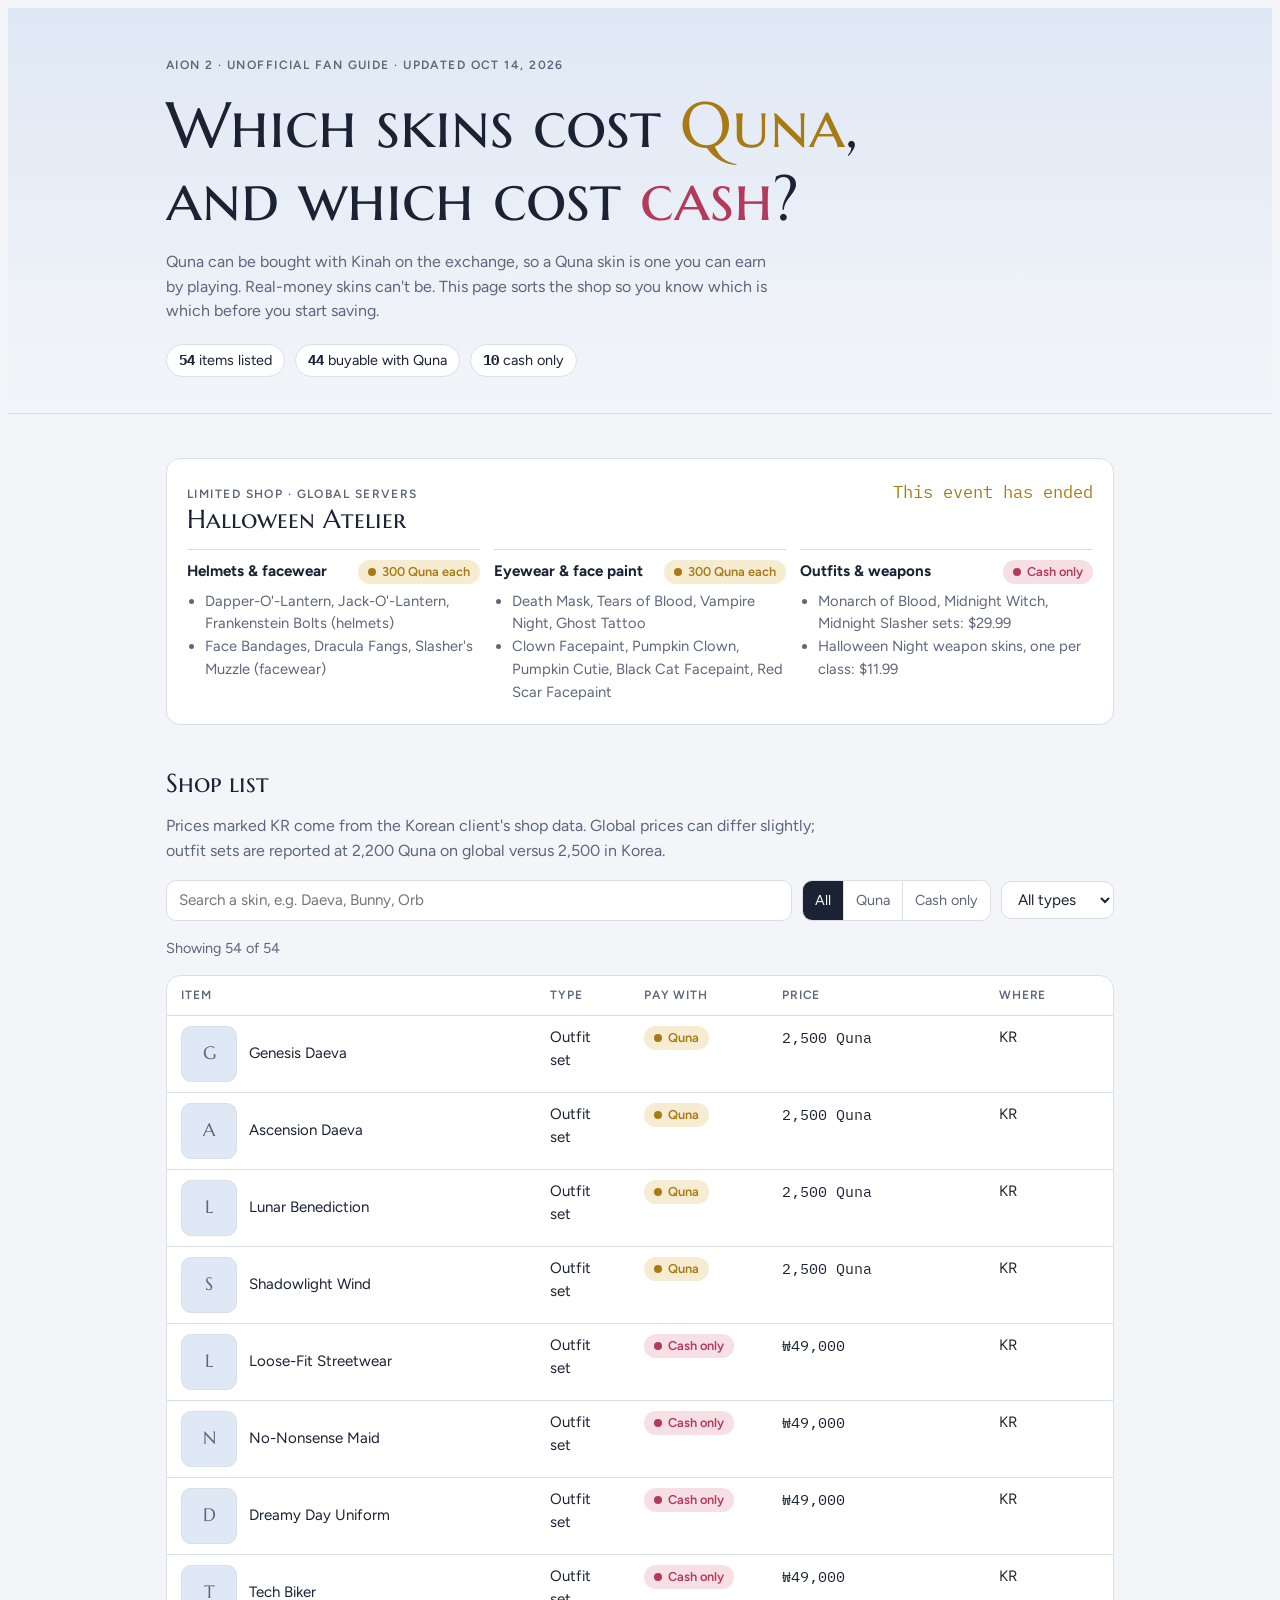
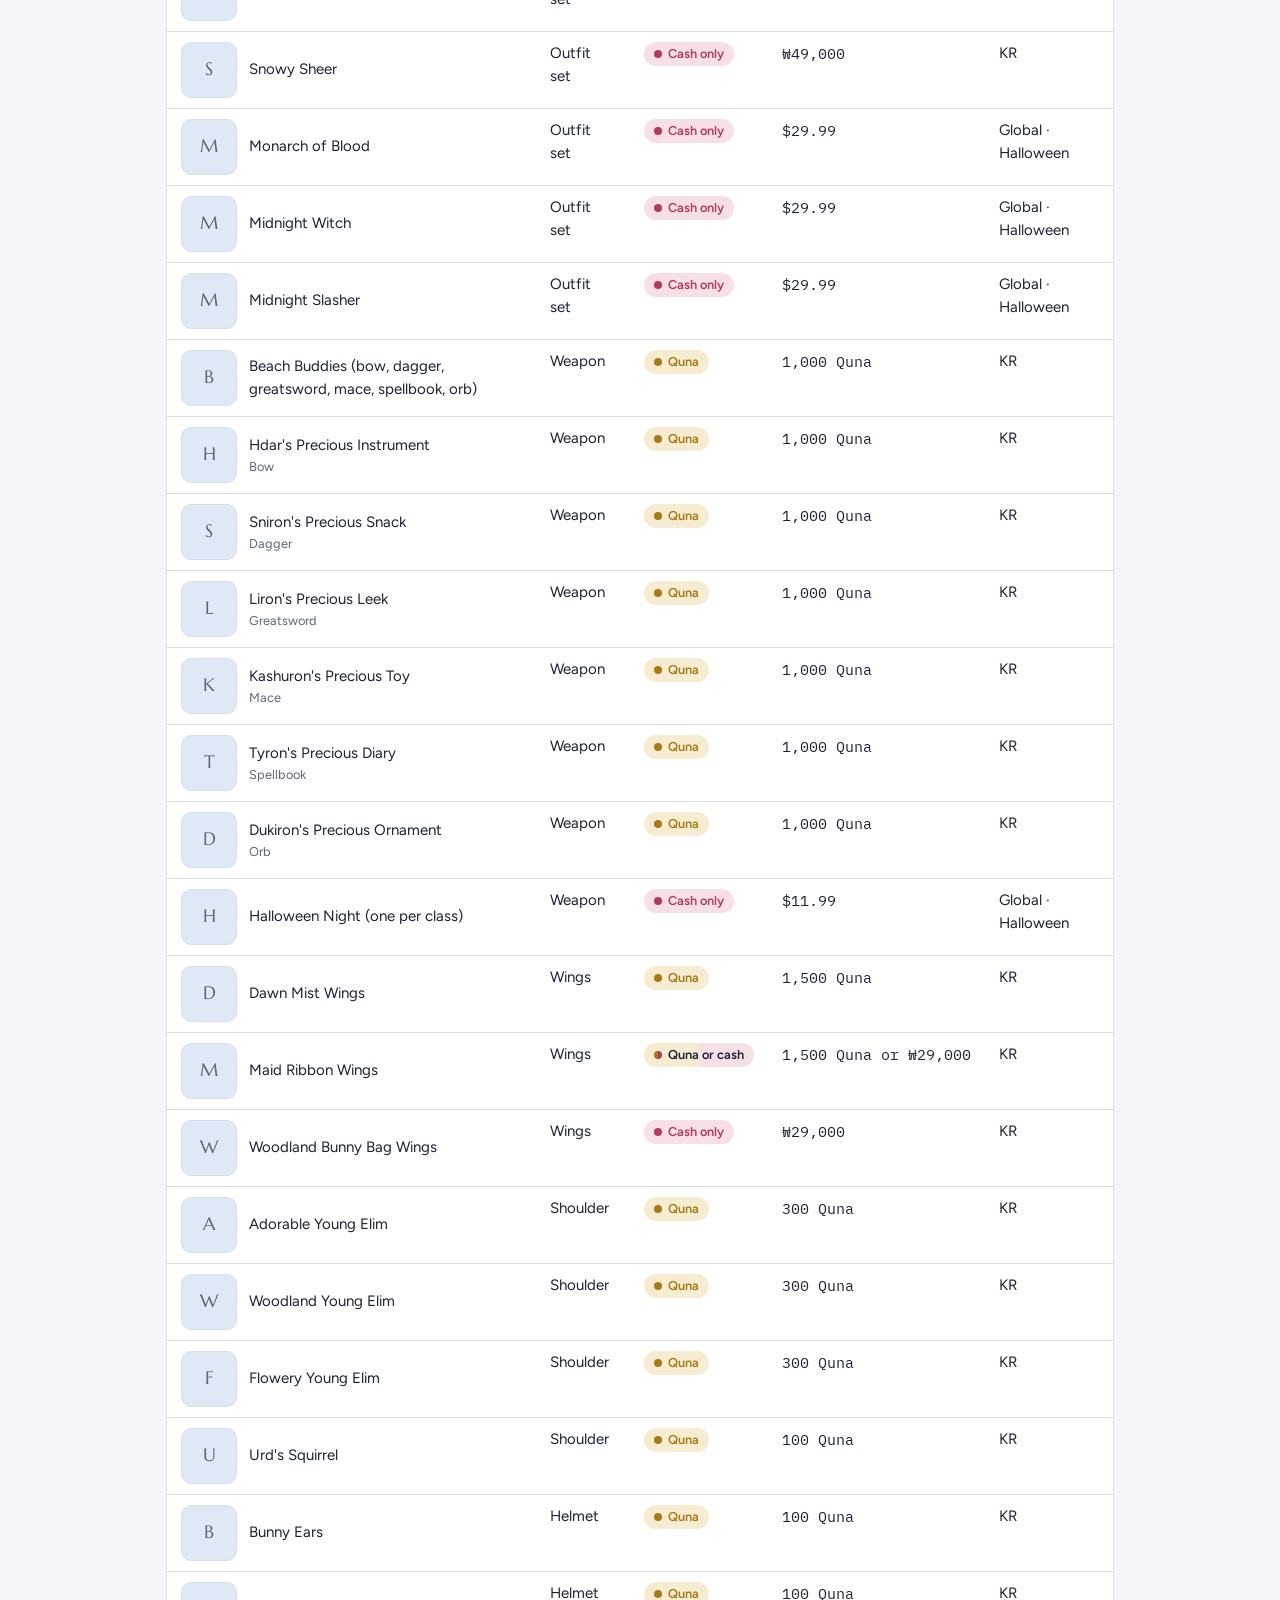
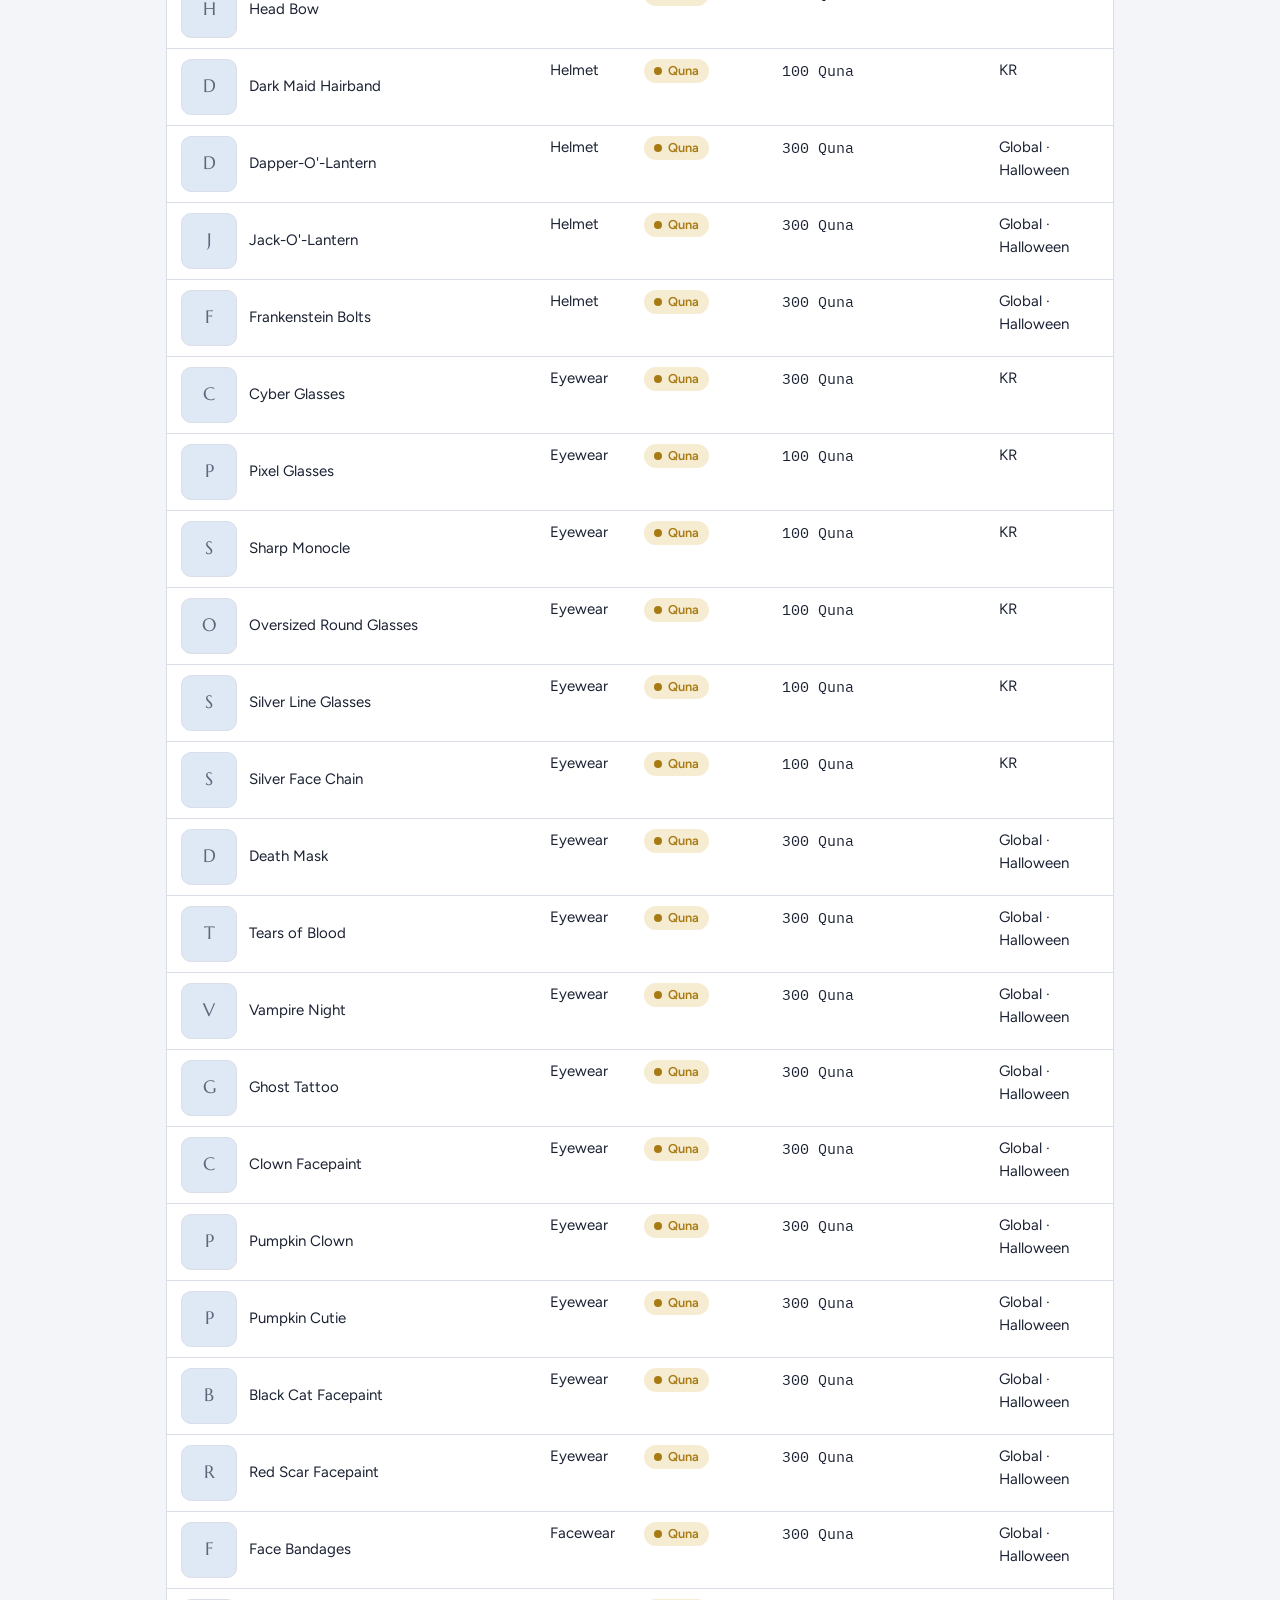
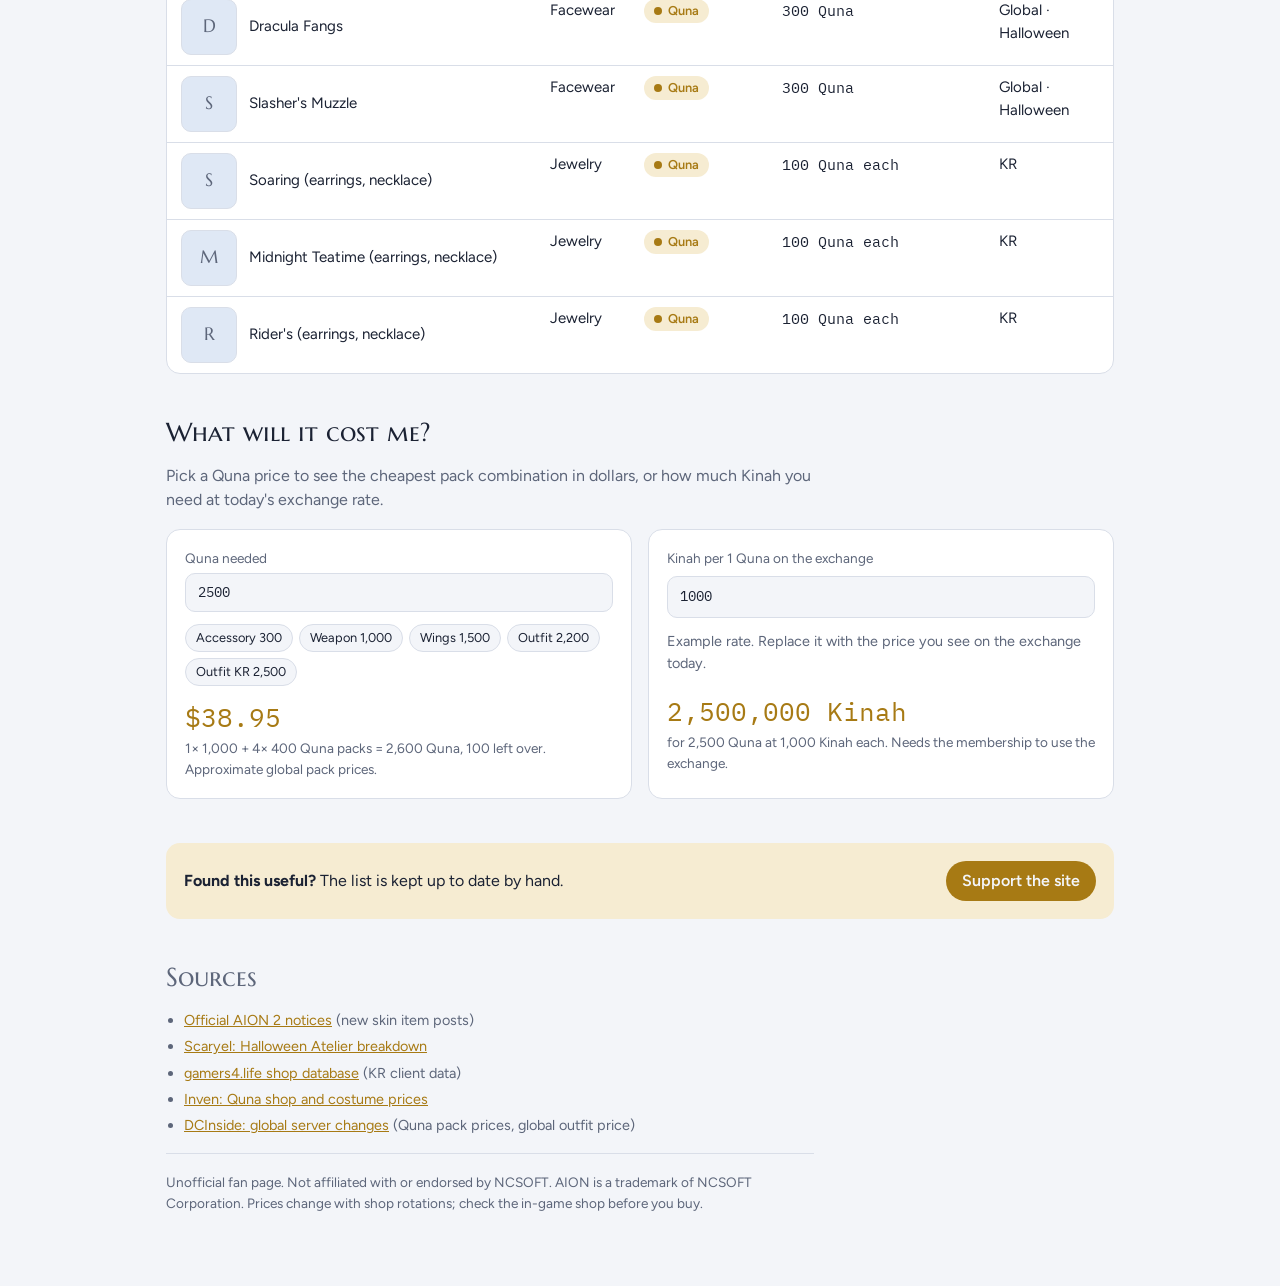
==== index.html @ 922e8251 "Add Quna or Cash? AION 2 skin guide Co-Authored-By: Claude Opus 5.5 <noreply@anthropic.com>" ====
<!doctype html>
<html lang="en">
<head>
<meta charset="utf-8">
<meta name="viewport" content="width=device-width, initial-scale=1, viewport-fit=cover">
<title>Quna or Cash?</title>
<meta name="description" content="Unofficial AION 2 fan guide: which skins, weapons, wings and accessories can be bought with Quna, which are real-money only, and what they cost.">
<link rel="preconnect" href="https://fonts.googleapis.com">
<link rel="preconnect" href="https://fonts.gstatic.com" crossorigin>
<link rel="stylesheet" href="https://fonts.googleapis.com/css2?family=Marcellus+SC&family=Figtree:wght@400;500;600;700&family=IBM+Plex+Mono:wght@500&display=swap">
<style>
/* Layout: a single reading column; Elyos daylight in light theme, Asmodian night in dark. Quna = gold, cash = rose. */
:root {
  --bg: #f3f5f9;
  --surface: #ffffff;
  --line: #d9dee8;
  --fg: #1b2233;
  --muted: #5d667a;
  --accent: #a77a14;      /* Quna gold */
  --accent-soft: #f6ecd2;
  --cash: #b23a5b;        /* real money */
  --cash-soft: #f7dfe6;
  --sky: #dfe8f5;
  --font-display: "Marcellus SC", "Palatino Linotype", Georgia, serif;
  --font-body: "Figtree", "Segoe UI", system-ui, sans-serif;
  --font-num: "IBM Plex Mono", ui-monospace, Consolas, monospace;
}
@media (prefers-color-scheme: dark) {
  :root:not([data-theme="light"]) {
    --bg: #12111c; --surface: #1b1a29; --line: #2e2c42; --fg: #e8e6f2; --muted: #a09cb8;
    --accent: #e2b852; --accent-soft: #352c17; --cash: #f0809f; --cash-soft: #3a1c27; --sky: #1f1d33;
    color-scheme: dark;
  }
}
:root[data-theme="dark"] {
  --bg: #12111c; --surface: #1b1a29; --line: #2e2c42; --fg: #e8e6f2; --muted: #a09cb8;
  --accent: #e2b852; --accent-soft: #352c17; --cash: #f0809f; --cash-soft: #3a1c27; --sky: #1f1d33;
  color-scheme: dark;
}
* { box-sizing: border-box; }
body { background: var(--bg); color: var(--fg); font-family: var(--font-body); font-size: 16px; line-height: 1.55; }
.wrap { max-width: 980px; margin: 0 auto; padding-inline: 16px; padding-block: 0 64px; }
a { color: var(--accent); }
a:focus-visible, button:focus-visible, input:focus-visible, select:focus-visible { outline: 2px solid var(--accent); outline-offset: 2px; }
h1, h2 { font-family: var(--font-display); font-weight: 400; text-wrap: balance; line-height: 1.15; margin: 0; }
h2 { font-size: 1.6rem; }
.eyebrow { font-size: .75rem; letter-spacing: .12em; text-transform: uppercase; color: var(--muted); font-weight: 600; }
.num { font-family: var(--font-num); font-variant-numeric: tabular-nums; }

/* hero */
.hero { background: linear-gradient(180deg, var(--sky), var(--bg)); border-bottom: 1px solid var(--line); }
.hero .wrap { padding-block: 48px 36px; display: grid; gap: 14px; }
.hero h1 { font-size: clamp(2.4rem, 7vw, 4rem); }
.hero h1 .q { color: var(--accent); }
.hero h1 .c { color: var(--cash); }
.hero p { max-width: 62ch; margin: 0; color: var(--muted); }
.summary { display: flex; flex-wrap: wrap; gap: 10px; margin-top: 6px; }
.summary span { background: var(--surface); border: 1px solid var(--line); border-radius: 999px; padding: 4px 12px; font-size: .9rem; }

section { margin-top: 44px; display: grid; gap: 16px; }
section > p { margin: 0; max-width: 68ch; color: var(--muted); }

/* chips */
.chip { display: inline-flex; align-items: center; gap: 6px; border-radius: 999px; padding: 2px 10px; font-size: .8rem; font-weight: 600; white-space: nowrap; }
.chip::before { content: ""; width: 8px; height: 8px; border-radius: 50%; background: currentColor; }
.chip.quna { background: var(--accent-soft); color: var(--accent); }
.chip.cash { background: var(--cash-soft); color: var(--cash); }
.chip.both { background: linear-gradient(90deg, var(--accent-soft) 50%, var(--cash-soft) 50%); color: var(--fg); }
.chip.both::before { background: linear-gradient(90deg, var(--accent) 50%, var(--cash) 50%); }

/* event banner */
.event { background: var(--surface); border: 1px solid var(--line); border-radius: 14px; padding: 20px; display: grid; gap: 14px; }
.event-head { display: flex; flex-wrap: wrap; justify-content: space-between; gap: 12px; align-items: baseline; }
.countdown { font-family: var(--font-num); font-size: 1.05rem; color: var(--accent); }
.event-groups { display: grid; grid-template-columns: repeat(auto-fit, minmax(240px, 1fr)); gap: 14px; }
.group { border-top: 1px solid var(--line); padding-top: 10px; min-width: 0; }
.group h3 { margin: 0 0 6px; font-size: .95rem; display: flex; justify-content: space-between; gap: 8px; align-items: center; }
.group ul { margin: 0; padding-left: 18px; color: var(--muted); font-size: .92rem; }

/* filters + table */
.filters { display: flex; flex-wrap: wrap; gap: 10px; align-items: center; }
.filters input, .filters select { font: inherit; font-size: .95rem; padding: 8px 12px; border-radius: 10px; border: 1px solid var(--line); background: var(--surface); color: var(--fg); }
.filters input { flex: 1 1 220px; min-width: 0; }
.seg { display: inline-flex; border: 1px solid var(--line); border-radius: 10px; overflow: hidden; }
.seg button { font: inherit; font-size: .9rem; border: 0; background: var(--surface); color: var(--muted); padding: 8px 12px; cursor: pointer; }
.seg button + button { border-left: 1px solid var(--line); }
.seg button[aria-pressed="true"] { background: var(--fg); color: var(--bg); }
.table-box { overflow-x: auto; border: 1px solid var(--line); border-radius: 14px; background: var(--surface); }
table { width: 100%; border-collapse: collapse; font-size: .94rem; min-width: 560px; }
th, td { text-align: left; padding: 10px 14px; border-bottom: 1px solid var(--line); vertical-align: top; }
th { font-size: .75rem; letter-spacing: .08em; text-transform: uppercase; color: var(--muted); font-weight: 600; }
tr:last-child td { border-bottom: 0; }
td.price { white-space: nowrap; }
td .note { display: block; color: var(--muted); font-size: .8rem; }
.item { display: flex; gap: 12px; align-items: center; min-width: 0; }
.thumb { flex: 0 0 56px; width: 56px; height: 56px; border-radius: 10px; border: 1px solid var(--line); background: var(--sky); object-fit: cover; display: grid; place-items: center; font-family: var(--font-display); color: var(--muted); font-size: 1.1rem; padding: 0; cursor: default; }
button.thumb { cursor: zoom-in; overflow: hidden; }
button.thumb img { width: 100%; height: 100%; object-fit: cover; display: block; }
dialog { border: 1px solid var(--line); border-radius: 14px; background: var(--surface); color: var(--fg); padding: 12px; max-width: min(92vw, 720px); }
dialog::backdrop { background: rgba(10, 8, 20, .7); }
dialog img { display: block; max-width: 100%; max-height: 75vh; border-radius: 10px; margin: 0 auto; }
dialog p { margin: 10px 4px 2px; display: flex; justify-content: space-between; gap: 12px; align-items: center; }
dialog button { font: inherit; border: 1px solid var(--line); background: var(--bg); color: var(--fg); border-radius: 999px; padding: 4px 14px; cursor: pointer; }
.count { color: var(--muted); font-size: .9rem; }
.empty { padding: 24px; color: var(--muted); text-align: center; }

/* calculator */
.calc { display: grid; grid-template-columns: repeat(auto-fit, minmax(280px, 1fr)); gap: 16px; }
.panel { background: var(--surface); border: 1px solid var(--line); border-radius: 14px; padding: 18px; display: grid; gap: 12px; min-width: 0; }
.panel label { font-size: .85rem; color: var(--muted); display: grid; gap: 4px; }
.panel input { font: inherit; font-family: var(--font-num); padding: 8px 12px; border-radius: 10px; border: 1px solid var(--line); background: var(--bg); color: var(--fg); width: 100%; }
.result { font-family: var(--font-num); font-size: 1.6rem; color: var(--accent); }
.result small { display: block; font-family: var(--font-body); font-size: .85rem; color: var(--muted); }
.presets { display: flex; flex-wrap: wrap; gap: 6px; }
.presets button { font: inherit; font-size: .8rem; border: 1px solid var(--line); background: var(--bg); color: var(--fg); border-radius: 999px; padding: 3px 10px; cursor: pointer; }

/* footer */
.sources { font-size: .9rem; color: var(--muted); }
.sources ul { margin: 0; padding-left: 18px; display: grid; gap: 4px; }
.disclaimer { border-top: 1px solid var(--line); padding-top: 18px; font-size: .85rem; color: var(--muted); max-width: 72ch; }
.tip { background: var(--accent-soft); border-radius: 14px; padding: 18px; display: flex; flex-wrap: wrap; gap: 12px; align-items: center; justify-content: space-between; }
.tip a { background: var(--accent); color: var(--bg); text-decoration: none; padding: 8px 16px; border-radius: 999px; font-weight: 600; }
@media (prefers-reduced-motion: no-preference) { .seg button, .presets button { transition: background .15s, color .15s; } }
</style>
</head>
<body>


<header class="hero">
  <div class="wrap">
    <span class="eyebrow">AION 2 · Unofficial fan guide · Updated Oct 14, 2026</span>
    <h1>Which skins cost <span class="q">Quna</span>, and which cost <span class="c">cash</span>?</h1>
    <p>Quna can be bought with Kinah on the exchange, so a Quna skin is one you can earn by playing. Real-money skins can't be. This page sorts the shop so you know which is which before you start saving.</p>
    <div class="summary" id="summary"></div>
  </div>
</header>

<main class="wrap">

  <section aria-labelledby="event-h">
    <div class="event">
      <div class="event-head">
        <div>
          <span class="eyebrow">Limited shop · Global servers</span>
          <h2 id="event-h">Halloween Atelier</h2>
        </div>
        <div class="countdown" id="countdown">Ends Nov 24 (NA) · Nov 25 (EU)</div>
      </div>
      <div class="event-groups">
        <div class="group">
          <h3>Helmets &amp; facewear <span class="chip quna">300 Quna each</span></h3>
          <ul><li>Dapper-O'-Lantern, Jack-O'-Lantern, Frankenstein Bolts (helmets)</li><li>Face Bandages, Dracula Fangs, Slasher's Muzzle (facewear)</li></ul>
        </div>
        <div class="group">
          <h3>Eyewear &amp; face paint <span class="chip quna">300 Quna each</span></h3>
          <ul><li>Death Mask, Tears of Blood, Vampire Night, Ghost Tattoo</li><li>Clown Facepaint, Pumpkin Clown, Pumpkin Cutie, Black Cat Facepaint, Red Scar Facepaint</li></ul>
        </div>
        <div class="group">
          <h3>Outfits &amp; weapons <span class="chip cash">Cash only</span></h3>
          <ul><li>Monarch of Blood, Midnight Witch, Midnight Slasher sets: $29.99</li><li>Halloween Night weapon skins, one per class: $11.99</li></ul>
        </div>
      </div>
    </div>
  </section>

  <section aria-labelledby="list-h">
    <h2 id="list-h">Shop list</h2>
    <p>Prices marked KR come from the Korean client's shop data. Global prices can differ slightly; outfit sets are reported at 2,200 Quna on global versus 2,500 in Korea.</p>
    <div class="filters" role="search">
      <input id="q" type="search" placeholder="Search a skin, e.g. Daeva, Bunny, Orb" aria-label="Search skins">
      <div class="seg" role="group" aria-label="Currency">
        <button type="button" data-cur="all" aria-pressed="true">All</button>
        <button type="button" data-cur="quna" aria-pressed="false">Quna</button>
        <button type="button" data-cur="cash" aria-pressed="false">Cash only</button>
      </div>
      <select id="type" aria-label="Item type"></select>
    </div>
    <div class="count" id="count"></div>
    <div class="table-box">
      <table>
        <thead><tr><th>Item</th><th>Type</th><th>Pay with</th><th>Price</th><th>Where</th></tr></thead>
        <tbody id="rows"></tbody>
      </table>
    </div>
  </section>

  <section aria-labelledby="calc-h">
    <h2 id="calc-h">What will it cost me?</h2>
    <p>Pick a Quna price to see the cheapest pack combination in dollars, or how much Kinah you need at today's exchange rate.</p>
    <div class="calc">
      <div class="panel">
        <label for="need">Quna needed
          <input id="need" type="number" min="0" step="100" value="2500" inputmode="numeric">
        </label>
        <div class="presets" aria-label="Common prices">
          <button type="button" data-q="300">Accessory 300</button>
          <button type="button" data-q="1000">Weapon 1,000</button>
          <button type="button" data-q="1500">Wings 1,500</button>
          <button type="button" data-q="2200">Outfit 2,200</button>
          <button type="button" data-q="2500">Outfit KR 2,500</button>
        </div>
        <div class="result" id="usd"></div>
      </div>
      <div class="panel">
        <label for="rate">Kinah per 1 Quna on the exchange
          <input id="rate" type="number" min="0" step="1" value="1000" inputmode="numeric">
        </label>
        <div class="count">Example rate. Replace it with the price you see on the exchange today.</div>
        <div class="result" id="kinah"></div>
      </div>
    </div>
  </section>

  <section class="tip" id="tip" hidden>
    <div><strong>Found this useful?</strong> The list is kept up to date by hand.</div>
    <a id="tip-link" href="#" target="_blank" rel="noopener">Support the site</a>
  </section>

  <section aria-labelledby="src-h" class="sources">
    <h2 id="src-h">Sources</h2>
    <ul>
      <li><a href="https://aion2.plaync.com/en-us/board/notice" target="_blank" rel="noopener">Official AION 2 notices</a> (new skin item posts)</li>
      <li><a href="https://scaryel.com/en/article/aion2-halloween-skins-october/" target="_blank" rel="noopener">Scaryel: Halloween Atelier breakdown</a></li>
      <li><a href="https://gamers4.life/aion-2/database/en/shop/" target="_blank" rel="noopener">gamers4.life shop database</a> (KR client data)</li>
      <li><a href="https://www.inven.co.kr/board/aion2/6444/139" target="_blank" rel="noopener">Inven: Quna shop and costume prices</a></li>
      <li><a href="https://gall.dcinside.com/mgallery/board/view/?id=aion2&amp;no=3002169" target="_blank" rel="noopener">DCInside: global server changes</a> (Quna pack prices, global outfit price)</li>
    </ul>
    <p class="disclaimer">Unofficial fan page. Not affiliated with or endorsed by NCSOFT. AION is a trademark of NCSOFT Corporation. Prices change with shop rotations; check the in-game shop before you buy.</p>
  </section>
</main>

<dialog id="zoom" aria-label="Skin preview">
  <img id="zoom-img" src="" alt="">
  <p><strong id="zoom-name"></strong><button type="button" id="zoom-close">Close</button></p>
</dialog>

<script>
// Set this to your Ko-fi / PayPal.me link to show the support box.
const TIP_URL = "";

const ITEMS = [
  // Outfit sets
  ["Genesis Daeva", "Outfit set", "quna", "2,500 Quna", "KR"],
  ["Ascension Daeva", "Outfit set", "quna", "2,500 Quna", "KR"],
  ["Lunar Benediction", "Outfit set", "quna", "2,500 Quna", "KR"],
  ["Shadowlight Wind", "Outfit set", "quna", "2,500 Quna", "KR"],
  ["Loose-Fit Streetwear", "Outfit set", "cash", "₩49,000", "KR"],
  ["No-Nonsense Maid", "Outfit set", "cash", "₩49,000", "KR"],
  ["Dreamy Day Uniform", "Outfit set", "cash", "₩49,000", "KR"],
  ["Tech Biker", "Outfit set", "cash", "₩49,000", "KR"],
  ["Snowy Sheer", "Outfit set", "cash", "₩49,000", "KR"],
  ["Monarch of Blood", "Outfit set", "cash", "$29.99", "Global · Halloween"],
  ["Midnight Witch", "Outfit set", "cash", "$29.99", "Global · Halloween"],
  ["Midnight Slasher", "Outfit set", "cash", "$29.99", "Global · Halloween"],
  // Weapons
  ["Beach Buddies (bow, dagger, greatsword, mace, spellbook, orb)", "Weapon", "quna", "1,000 Quna", "KR"],
  ["Hdar's Precious Instrument", "Weapon", "quna", "1,000 Quna", "KR", "Bow"],
  ["Sniron's Precious Snack", "Weapon", "quna", "1,000 Quna", "KR", "Dagger"],
  ["Liron's Precious Leek", "Weapon", "quna", "1,000 Quna", "KR", "Greatsword"],
  ["Kashuron's Precious Toy", "Weapon", "quna", "1,000 Quna", "KR", "Mace"],
  ["Tyron's Precious Diary", "Weapon", "quna", "1,000 Quna", "KR", "Spellbook"],
  ["Dukiron's Precious Ornament", "Weapon", "quna", "1,000 Quna", "KR", "Orb"],
  ["Halloween Night (one per class)", "Weapon", "cash", "$11.99", "Global · Halloween"],
  // Wings
  ["Dawn Mist Wings", "Wings", "quna", "1,500 Quna", "KR"],
  ["Maid Ribbon Wings", "Wings", "both", "1,500 Quna or ₩29,000", "KR"],
  ["Woodland Bunny Bag Wings", "Wings", "cash", "₩29,000", "KR"],
  // Shoulder
  ["Adorable Young Elim", "Shoulder", "quna", "300 Quna", "KR"],
  ["Woodland Young Elim", "Shoulder", "quna", "300 Quna", "KR"],
  ["Flowery Young Elim", "Shoulder", "quna", "300 Quna", "KR"],
  ["Urd's Squirrel", "Shoulder", "quna", "100 Quna", "KR"],
  // Helmets
  ["Bunny Ears", "Helmet", "quna", "100 Quna", "KR"],
  ["Head Bow", "Helmet", "quna", "100 Quna", "KR"],
  ["Dark Maid Hairband", "Helmet", "quna", "100 Quna", "KR"],
  ["Dapper-O'-Lantern", "Helmet", "quna", "300 Quna", "Global · Halloween"],
  ["Jack-O'-Lantern", "Helmet", "quna", "300 Quna", "Global · Halloween"],
  ["Frankenstein Bolts", "Helmet", "quna", "300 Quna", "Global · Halloween"],
  // Eyewear / facewear
  ["Cyber Glasses", "Eyewear", "quna", "300 Quna", "KR"],
  ["Pixel Glasses", "Eyewear", "quna", "100 Quna", "KR"],
  ["Sharp Monocle", "Eyewear", "quna", "100 Quna", "KR"],
  ["Oversized Round Glasses", "Eyewear", "quna", "100 Quna", "KR"],
  ["Silver Line Glasses", "Eyewear", "quna", "100 Quna", "KR"],
  ["Silver Face Chain", "Eyewear", "quna", "100 Quna", "KR"],
  ["Death Mask", "Eyewear", "quna", "300 Quna", "Global · Halloween"],
  ["Tears of Blood", "Eyewear", "quna", "300 Quna", "Global · Halloween"],
  ["Vampire Night", "Eyewear", "quna", "300 Quna", "Global · Halloween"],
  ["Ghost Tattoo", "Eyewear", "quna", "300 Quna", "Global · Halloween"],
  ["Clown Facepaint", "Eyewear", "quna", "300 Quna", "Global · Halloween"],
  ["Pumpkin Clown", "Eyewear", "quna", "300 Quna", "Global · Halloween"],
  ["Pumpkin Cutie", "Eyewear", "quna", "300 Quna", "Global · Halloween"],
  ["Black Cat Facepaint", "Eyewear", "quna", "300 Quna", "Global · Halloween"],
  ["Red Scar Facepaint", "Eyewear", "quna", "300 Quna", "Global · Halloween"],
  ["Face Bandages", "Facewear", "quna", "300 Quna", "Global · Halloween"],
  ["Dracula Fangs", "Facewear", "quna", "300 Quna", "Global · Halloween"],
  ["Slasher's Muzzle", "Facewear", "quna", "300 Quna", "Global · Halloween"],
  // Jewelry
  ["Soaring (earrings, necklace)", "Jewelry", "quna", "100 Quna each", "KR"],
  ["Midnight Teatime (earrings, necklace)", "Jewelry", "quna", "100 Quna each", "KR"],
  ["Rider's (earrings, necklace)", "Jewelry", "quna", "100 Quna each", "KR"],
].map(([name, type, cur, price, where, sub]) => ({ name, type, cur, price, where, sub }));

// Pictures: put a screenshot in images/ named after the item (e.g. images/genesis-daeva.jpg)
// and add that name here. Items without a picture show their initial instead.
const HAS_IMG = new Set([]);
const slug = (s) => s.replace(/\(.*?\)/g, "").toLowerCase().replace(/['’]/g, "").replace(/[^a-z0-9]+/g, "-").replace(/^-|-$/g, "");
const imgPath = (name) => `images/${slug(name)}.jpg`;

const CHIP = { quna: ["quna", "Quna"], cash: ["cash", "Cash only"], both: ["both", "Quna or cash"] };
const $ = (s) => document.querySelector(s);
const esc = (s) => s.replace(/[&<>"]/g, (c) => ({ "&": "&amp;", "<": "&lt;", ">": "&gt;", '"': "&quot;" }[c]));
let cur = "all";

// summary pills
const nQ = ITEMS.filter(i => i.cur !== "cash").length, nC = ITEMS.filter(i => i.cur === "cash").length;
$("#summary").innerHTML = `<span><b class="num">${ITEMS.length}</b> items listed</span><span><b class="num">${nQ}</b> buyable with Quna</span><span><b class="num">${nC}</b> cash only</span>`;

// type select
const types = [...new Set(ITEMS.map(i => i.type))];
$("#type").innerHTML = `<option value="all">All types</option>` + types.map(t => `<option>${t}</option>`).join("");

try { const saved = localStorage.getItem("qoc-cur"); if (saved && ["all","quna","cash"].includes(saved)) cur = saved; } catch (e) {}

function render() {
  const q = $("#q").value.trim().toLowerCase(), t = $("#type").value;
  document.querySelectorAll(".seg button").forEach(b => b.setAttribute("aria-pressed", String(b.dataset.cur === cur)));
  const list = ITEMS.filter(i =>
    (cur === "all" || (cur === "quna" ? i.cur !== "cash" : i.cur === "cash")) &&
    (t === "all" || i.type === t) &&
    (!q || (i.name + " " + i.type + " " + (i.sub || "")).toLowerCase().includes(q)));
  $("#count").textContent = `Showing ${list.length} of ${ITEMS.length}`;
  $("#rows").innerHTML = list.length ? list.map(i => {
    const [cls, label] = CHIP[i.cur];
    const initial = esc(i.name.charAt(0));
    const pic = HAS_IMG.has(slug(i.name))
      ? `<button type="button" class="thumb" data-img="${imgPath(i.name)}" data-name="${esc(i.name)}" aria-label="View ${esc(i.name)}"><img src="${imgPath(i.name)}" alt="" loading="lazy"></button>`
      : `<span class="thumb" aria-hidden="true">${initial}</span>`;
    return `<tr><td><div class="item">${pic}<div>${esc(i.name)}${i.sub ? `<span class="note">${esc(i.sub)}</span>` : ""}</div></div></td><td>${i.type}</td><td><span class="chip ${cls}">${label}</span></td><td class="price num">${esc(i.price)}</td><td>${esc(i.where)}</td></tr>`;
  }).join("") : `<tr><td colspan="5" class="empty">No skins match. Try a shorter search or clear the filters.</td></tr>`;
}
document.querySelectorAll(".seg button").forEach(b => b.addEventListener("click", () => {
  cur = b.dataset.cur; try { localStorage.setItem("qoc-cur", cur); } catch (e) {} render();
}));
$("#rows").addEventListener("click", (e) => {
  const b = e.target.closest("button.thumb"); if (!b) return;
  $("#zoom-img").src = b.dataset.img; $("#zoom-img").alt = b.dataset.name; $("#zoom-name").textContent = b.dataset.name;
  $("#zoom").showModal();
});
$("#zoom-close").addEventListener("click", () => $("#zoom").close());
$("#zoom").addEventListener("click", (e) => { if (e.target === $("#zoom")) $("#zoom").close(); });
$("#q").addEventListener("input", render);
$("#type").addEventListener("change", render);
render();

// countdown to the EU end date (Nov 25, 2026)
(function () {
  const end = new Date("2026-11-25T00:00:00+01:00");
  const days = Math.ceil((end - new Date()) / 864e5);
  $("#countdown").textContent = days > 0 ? `About ${days} days left · ends Nov 24 (NA) / Nov 25 (EU)` : "This event has ended";
})();

// calculator: global Quna packs (USD, reported prices)
const PACKS = [[400, 5.99], [1000, 14.99], [2000, 29.99], [4000, 59.99]];
function cheapest(n) {
  if (n <= 0) return { cost: 0, combo: [] };
  const unit = 200, max = Math.ceil(n / unit) + 20;           // allow some overshoot
  const best = Array(max + 1).fill(Infinity), pick = Array(max + 1).fill(-1);
  best[0] = 0;
  for (let a = 1; a <= max; a++) PACKS.forEach(([q, p], k) => {
    const s = q / unit; if (s <= a && best[a - s] + p < best[a]) { best[a] = best[a - s] + p; pick[a] = k; }
  });
  let a = -1, cost = Infinity;
  for (let x = Math.ceil(n / unit); x <= max; x++) if (best[x] < cost - 1e-9) { cost = best[x]; a = x; }
  const combo = []; while (a > 0 && pick[a] >= 0) { combo.push(PACKS[pick[a]][0]); a -= PACKS[pick[a]][0] / unit; }
  return { cost, combo };
}
function calc() {
  const n = Math.max(0, Math.round(+$("#need").value || 0));
  const { cost, combo } = cheapest(n);
  const got = combo.reduce((s, q) => s + q, 0);
  const counts = {}; combo.forEach(q => counts[q] = (counts[q] || 0) + 1);
  const desc = Object.keys(counts).sort((a, b) => b - a).map(q => `${counts[q]}× ${(+q).toLocaleString()}`).join(" + ");
  $("#usd").innerHTML = n ? `$${cost.toFixed(2)}<small>${desc} Quna packs = ${got.toLocaleString()} Quna${got > n ? `, ${(got - n).toLocaleString()} left over` : ""}. Approximate global pack prices.</small>` : `$0.00<small>Enter a Quna amount.</small>`;
  const r = Math.max(0, +$("#rate").value || 0);
  $("#kinah").innerHTML = `${Math.round(n * r).toLocaleString()} Kinah<small>for ${n.toLocaleString()} Quna at ${r.toLocaleString()} Kinah each. Needs the membership to use the exchange.</small>`;
}
document.querySelectorAll(".presets button").forEach(b => b.addEventListener("click", () => { $("#need").value = b.dataset.q; calc(); }));
$("#need").addEventListener("input", calc);
$("#rate").addEventListener("input", calc);
calc();

if (TIP_URL) { $("#tip-link").href = TIP_URL; $("#tip").hidden = false; }
</script>

</body>
</html>
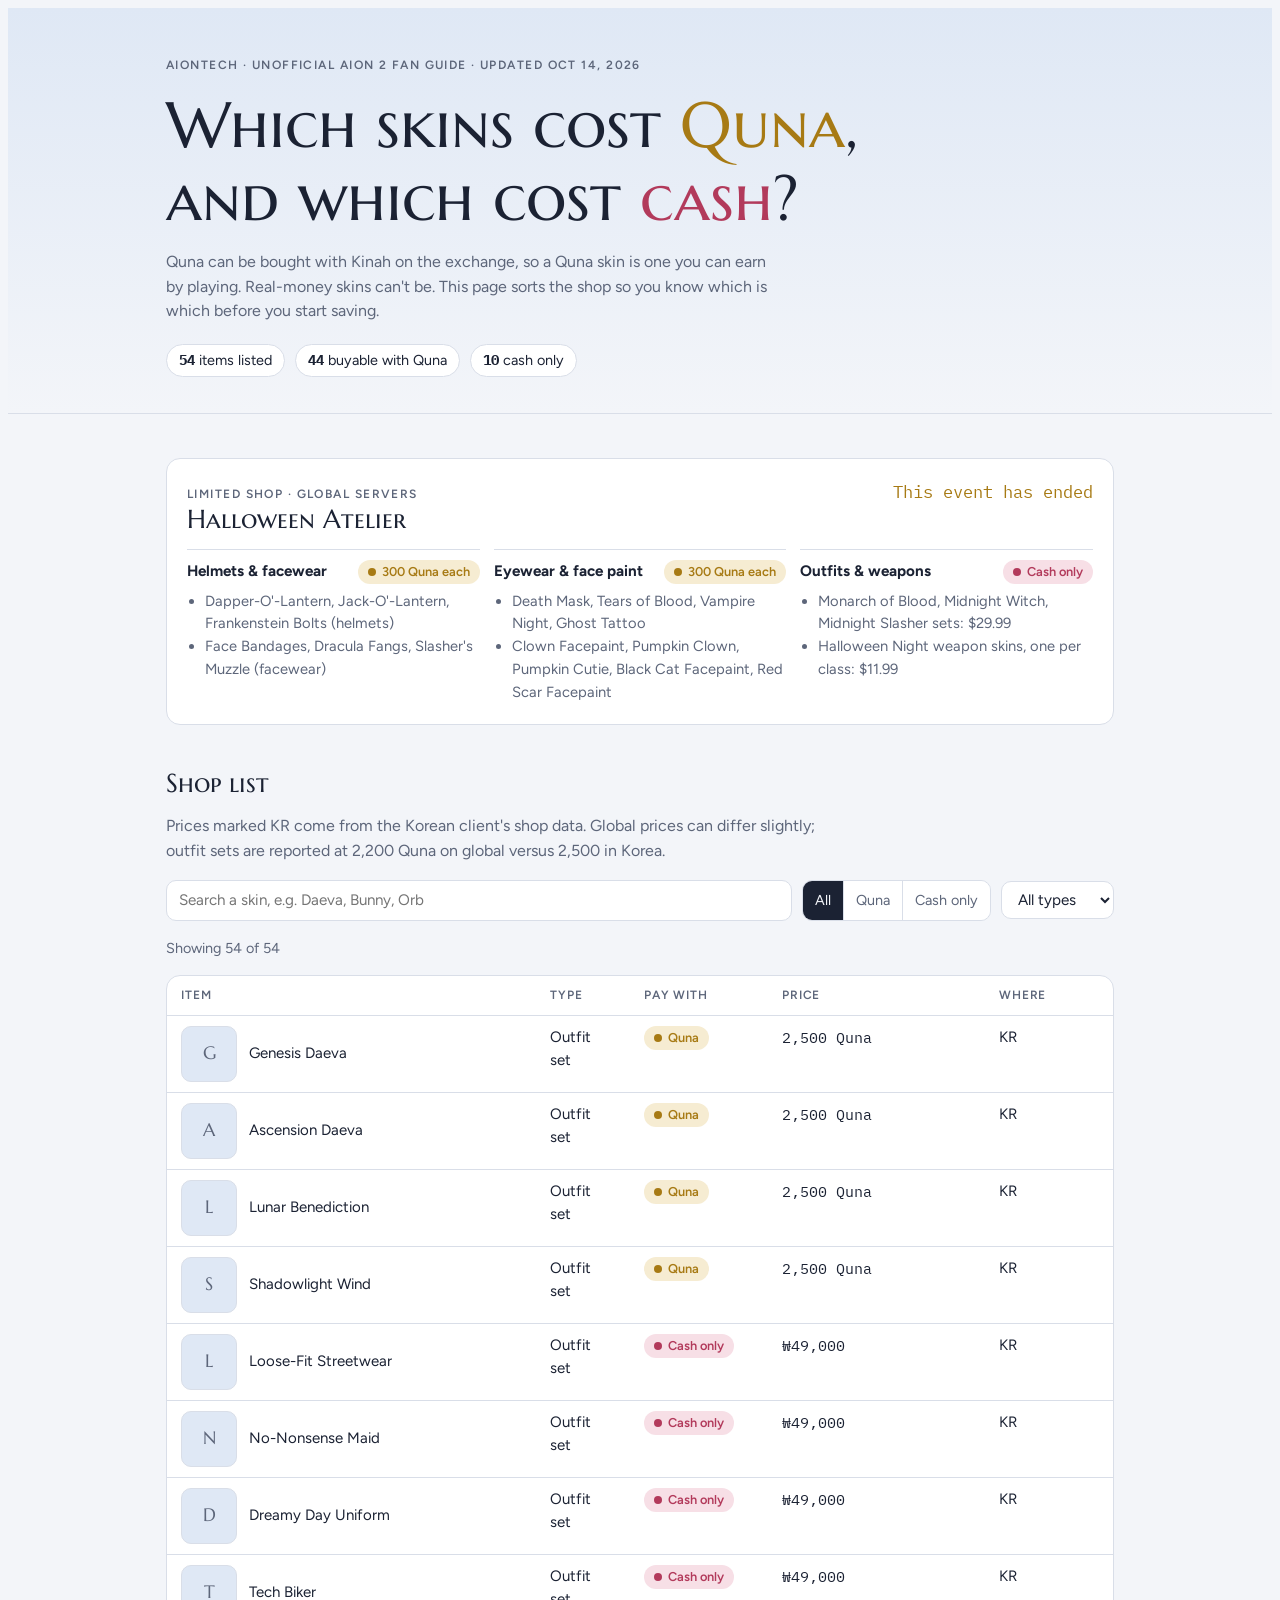
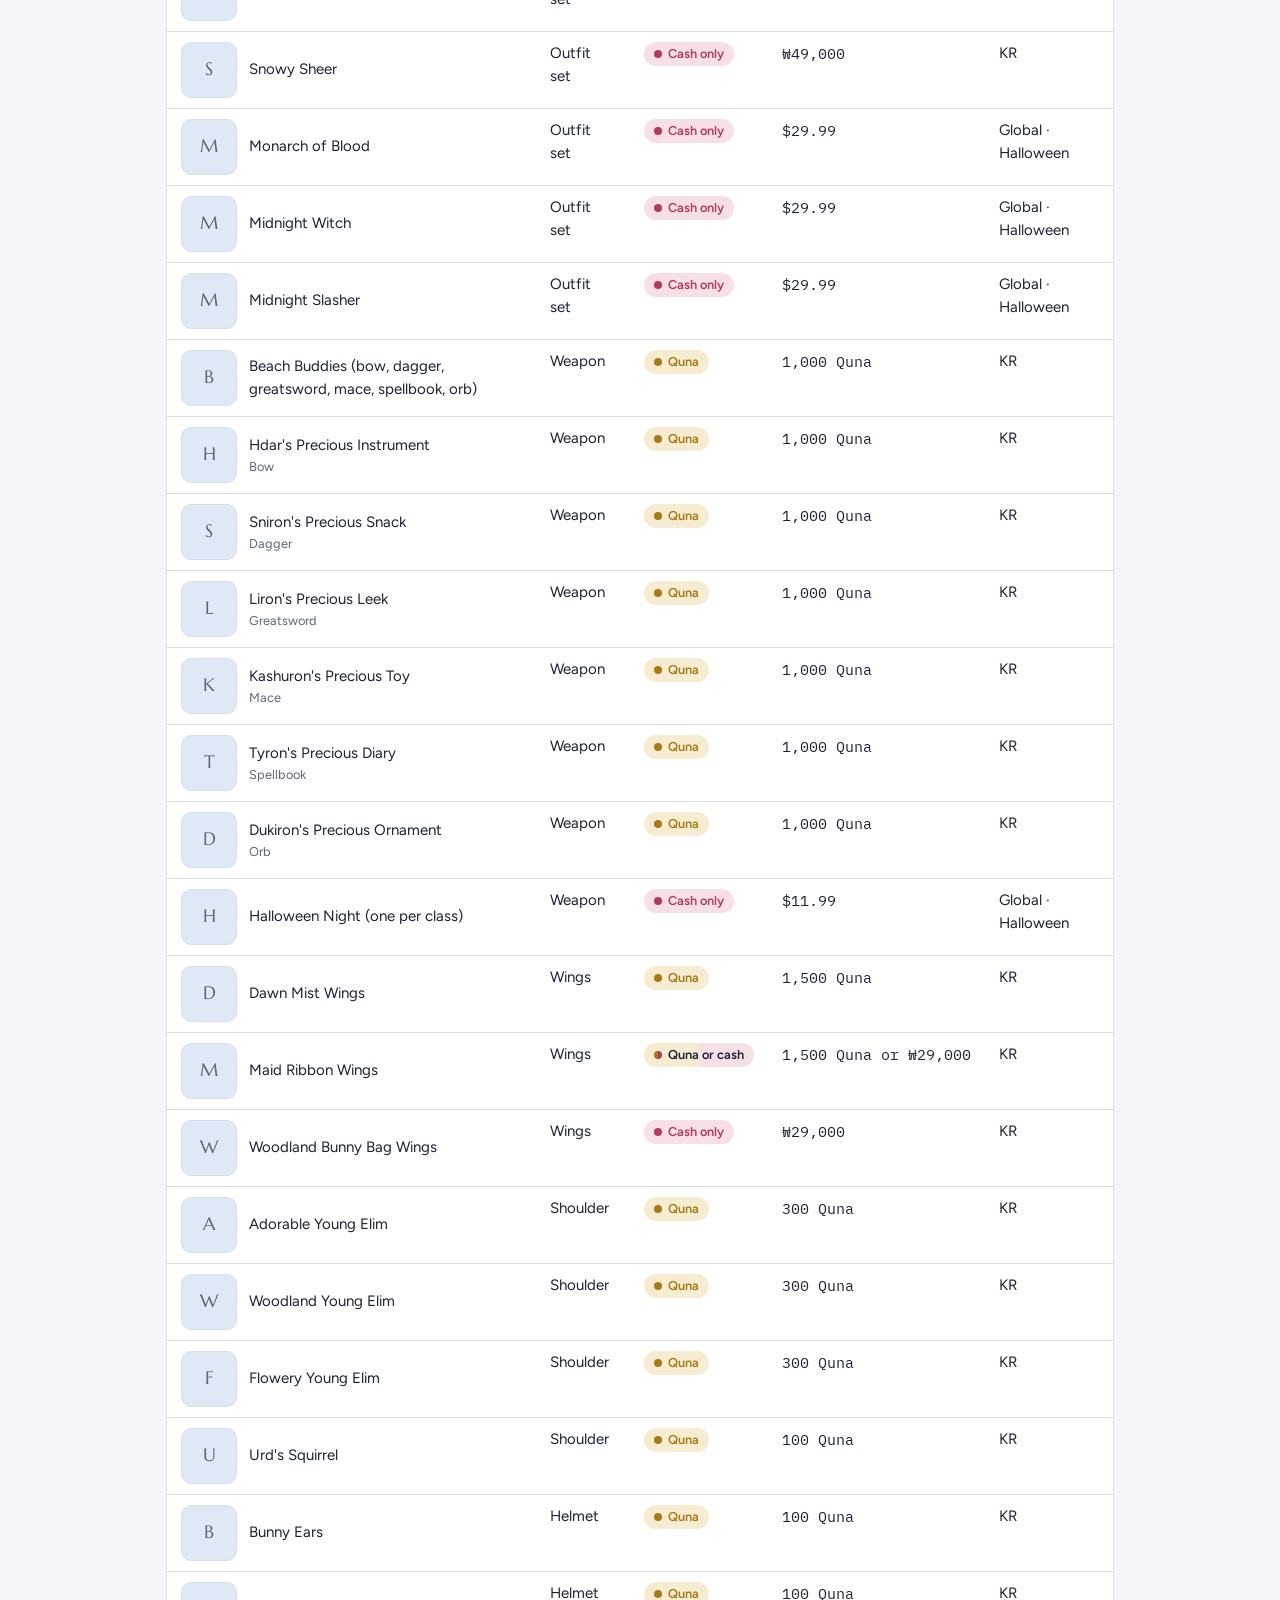
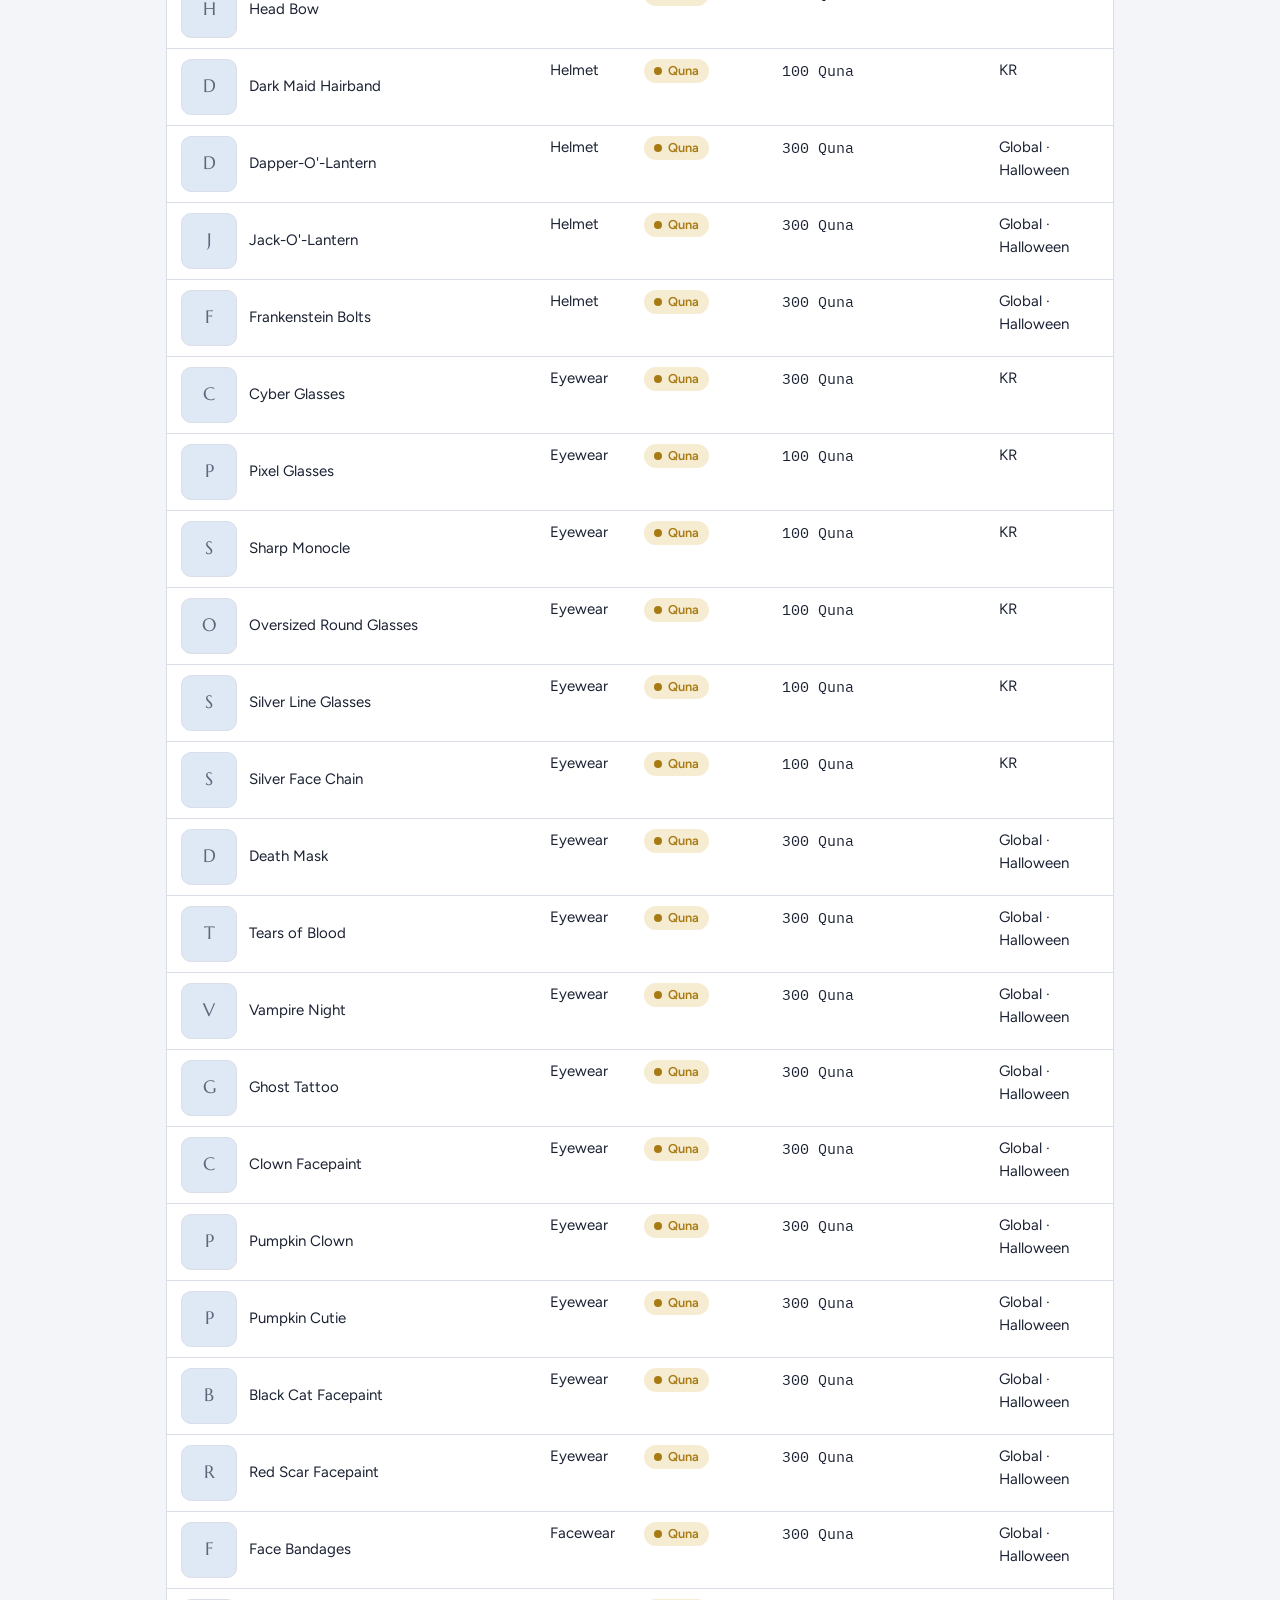
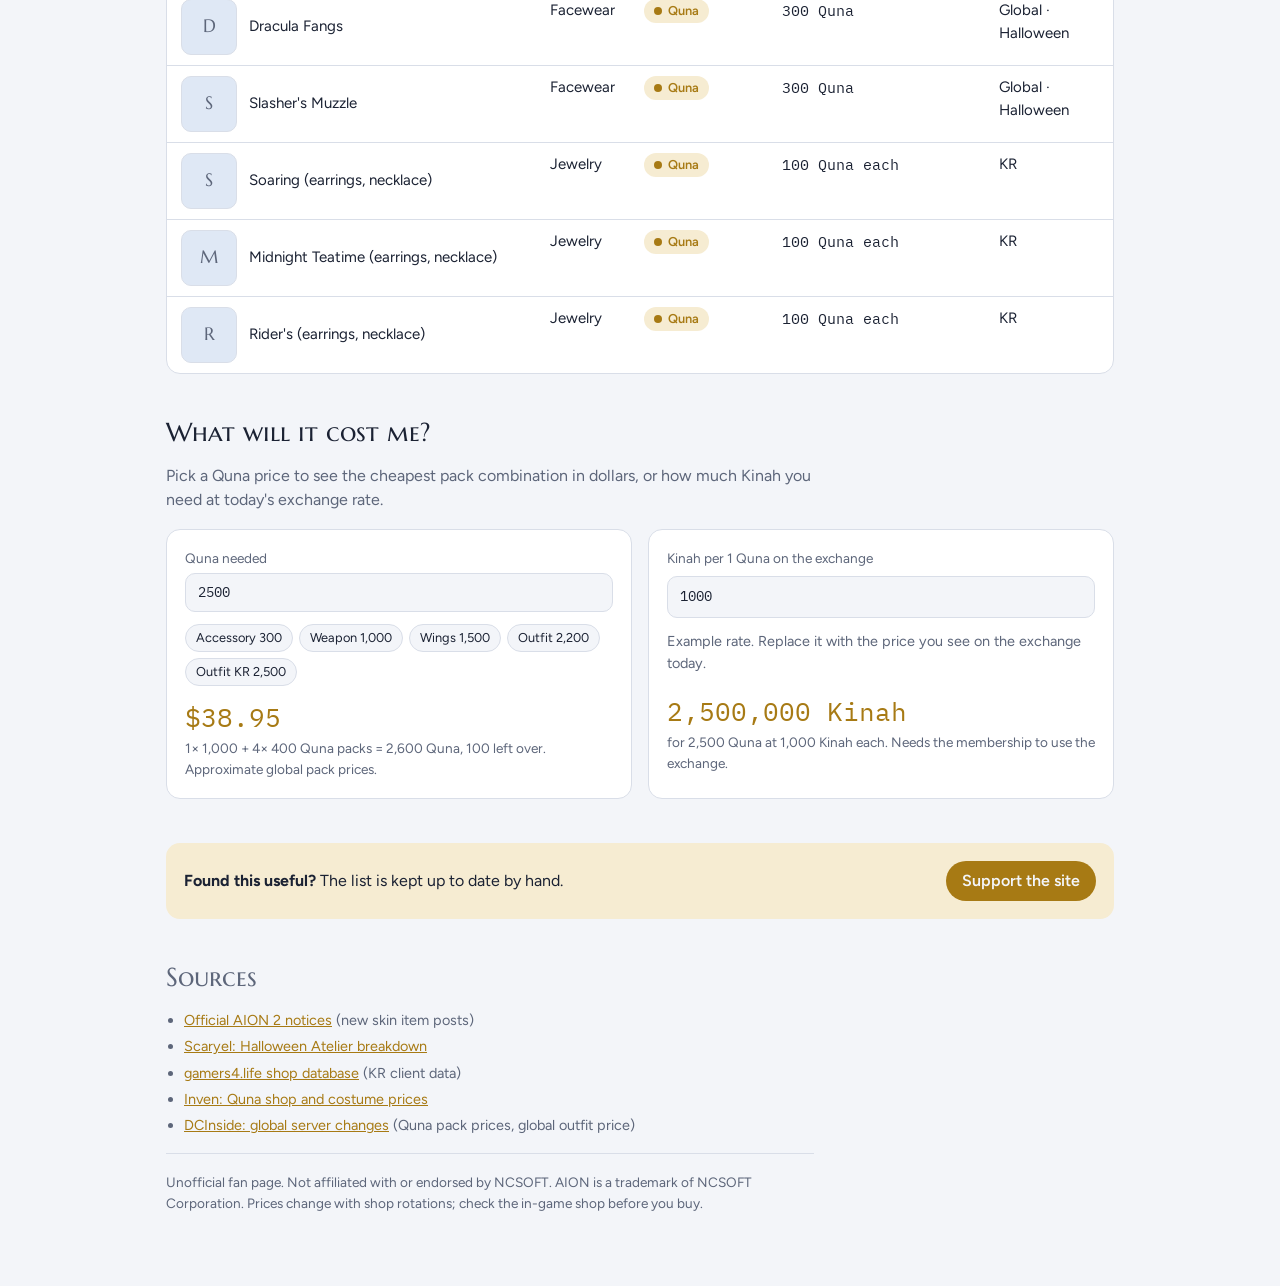
==== commit 763bded4: "Rename site to AionTech Co-Authored-By: Claude Opus 5.5 <noreply@anthropic.com>" ====
--- a/index.html
+++ b/index.html
@@ -3,7 +3,7 @@
 <head>
 <meta charset="utf-8">
 <meta name="viewport" content="width=device-width, initial-scale=1, viewport-fit=cover">
-<title>Quna or Cash?</title>
+<title>AionTech</title>
 <meta name="description" content="Unofficial AION 2 fan guide: which skins, weapons, wings and accessories can be bought with Quna, which are real-money only, and what they cost.">
 <link rel="preconnect" href="https://fonts.googleapis.com">
 <link rel="preconnect" href="https://fonts.gstatic.com" crossorigin>
@@ -128,7 +128,7 @@
 
 <header class="hero">
   <div class="wrap">
-    <span class="eyebrow">AION 2 · Unofficial fan guide · Updated Oct 14, 2026</span>
+    <span class="eyebrow">AionTech · Unofficial AION 2 fan guide · Updated Oct 14, 2026</span>
     <h1>Which skins cost <span class="q">Quna</span>, and which cost <span class="c">cash</span>?</h1>
     <p>Quna can be bought with Kinah on the exchange, so a Quna skin is one you can earn by playing. Real-money skins can't be. This page sorts the shop so you know which is which before you start saving.</p>
     <div class="summary" id="summary"></div>
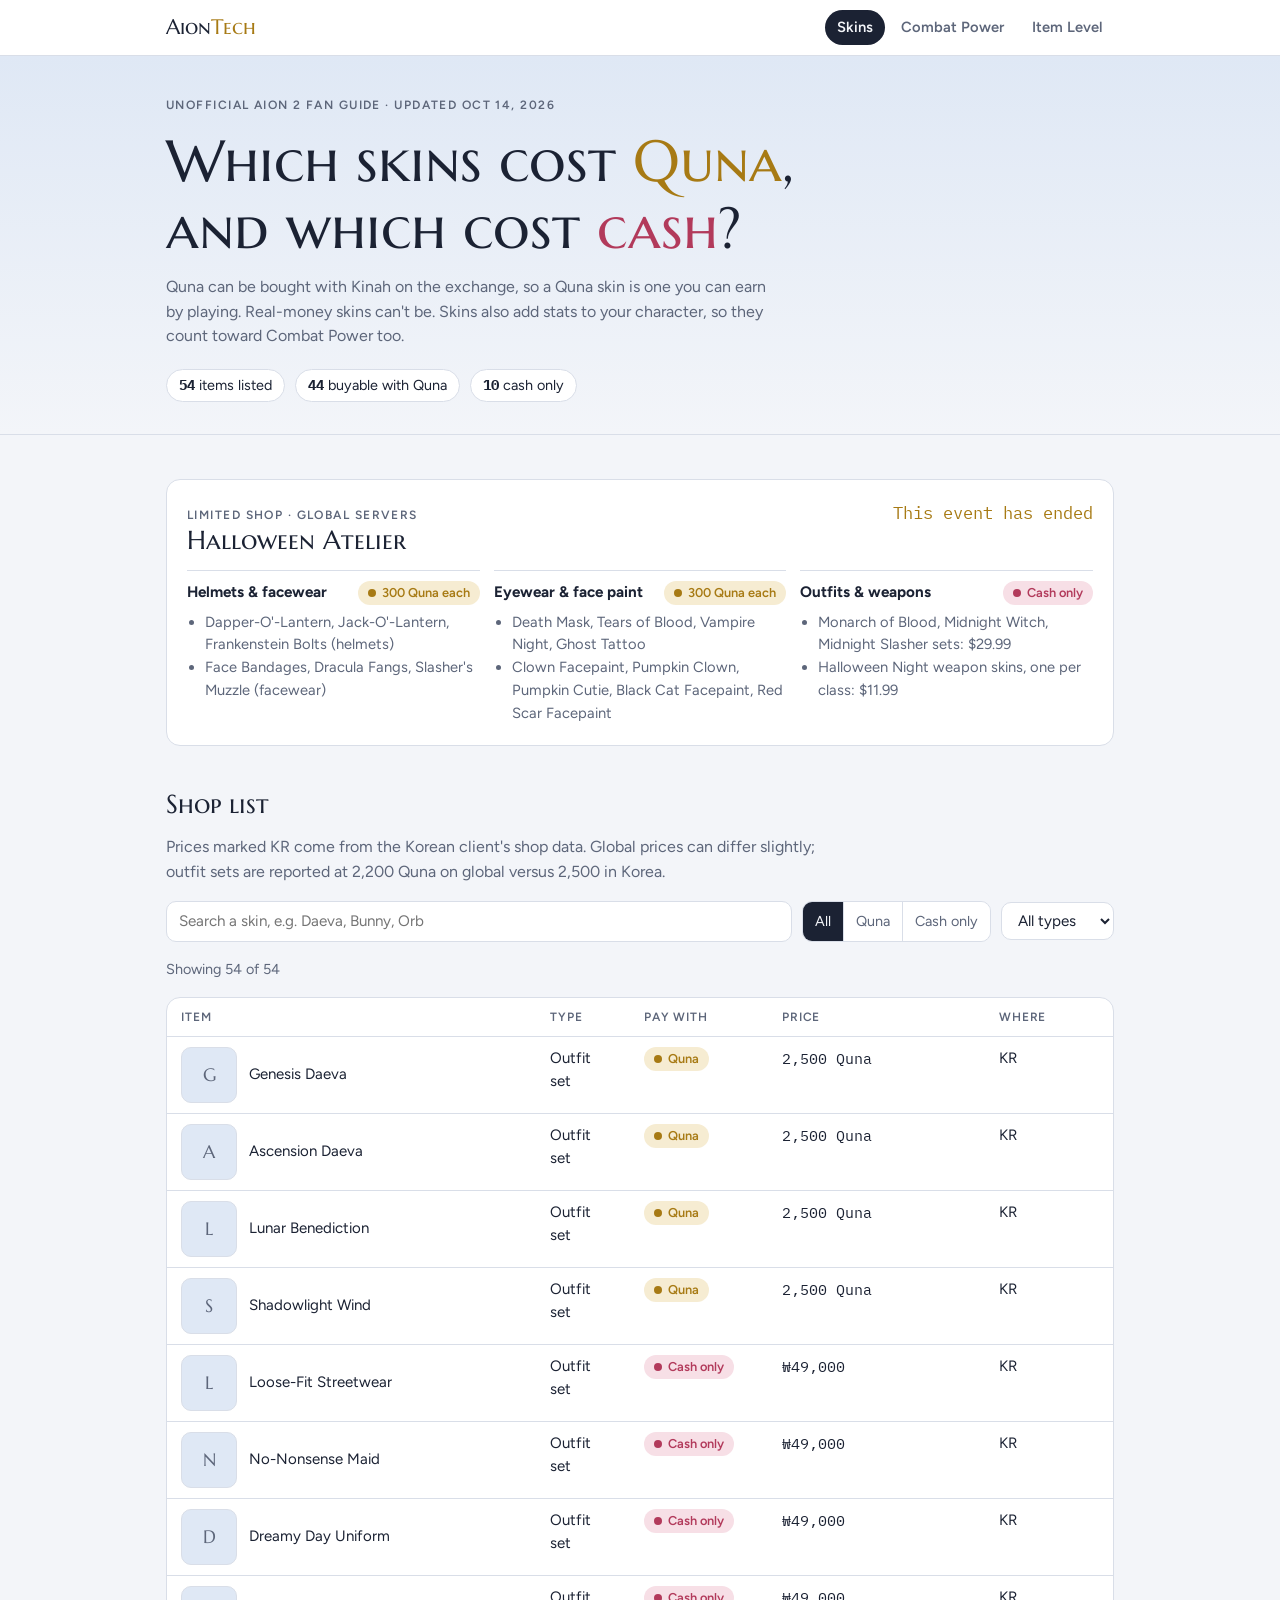
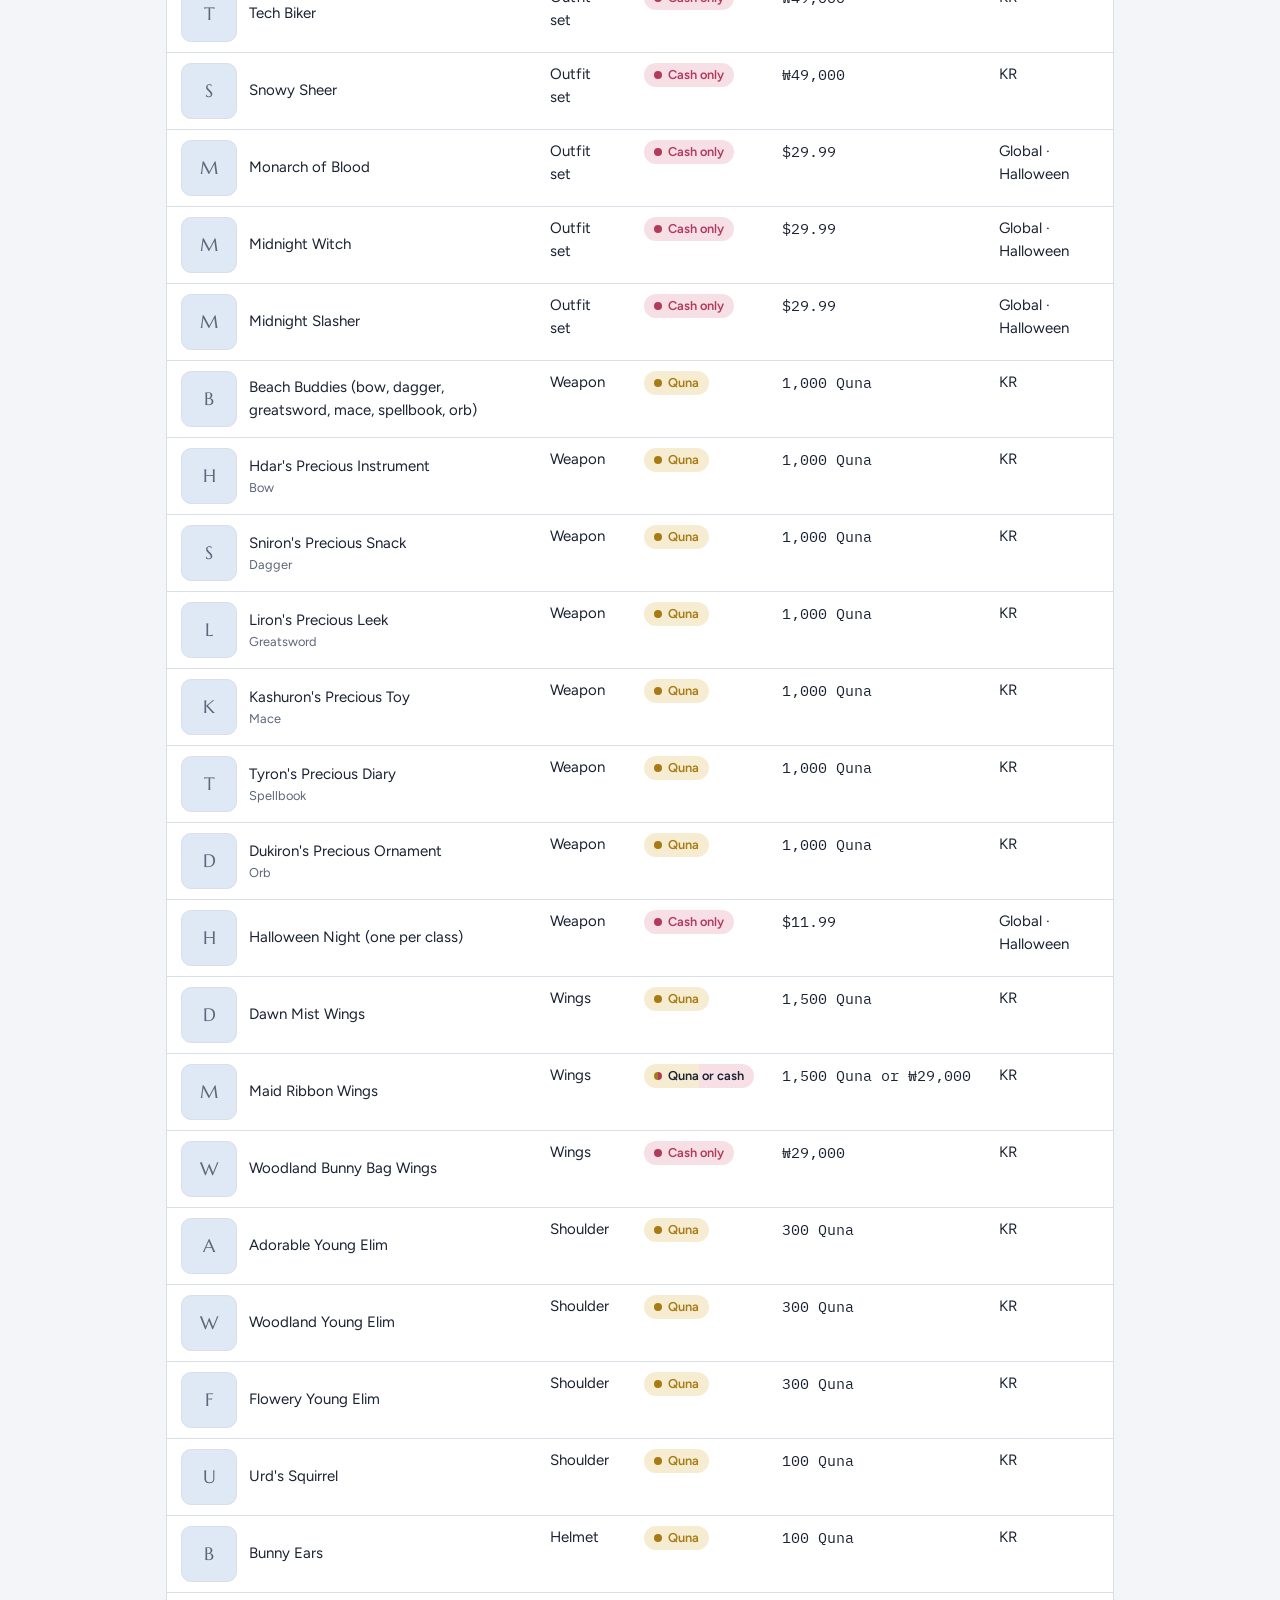
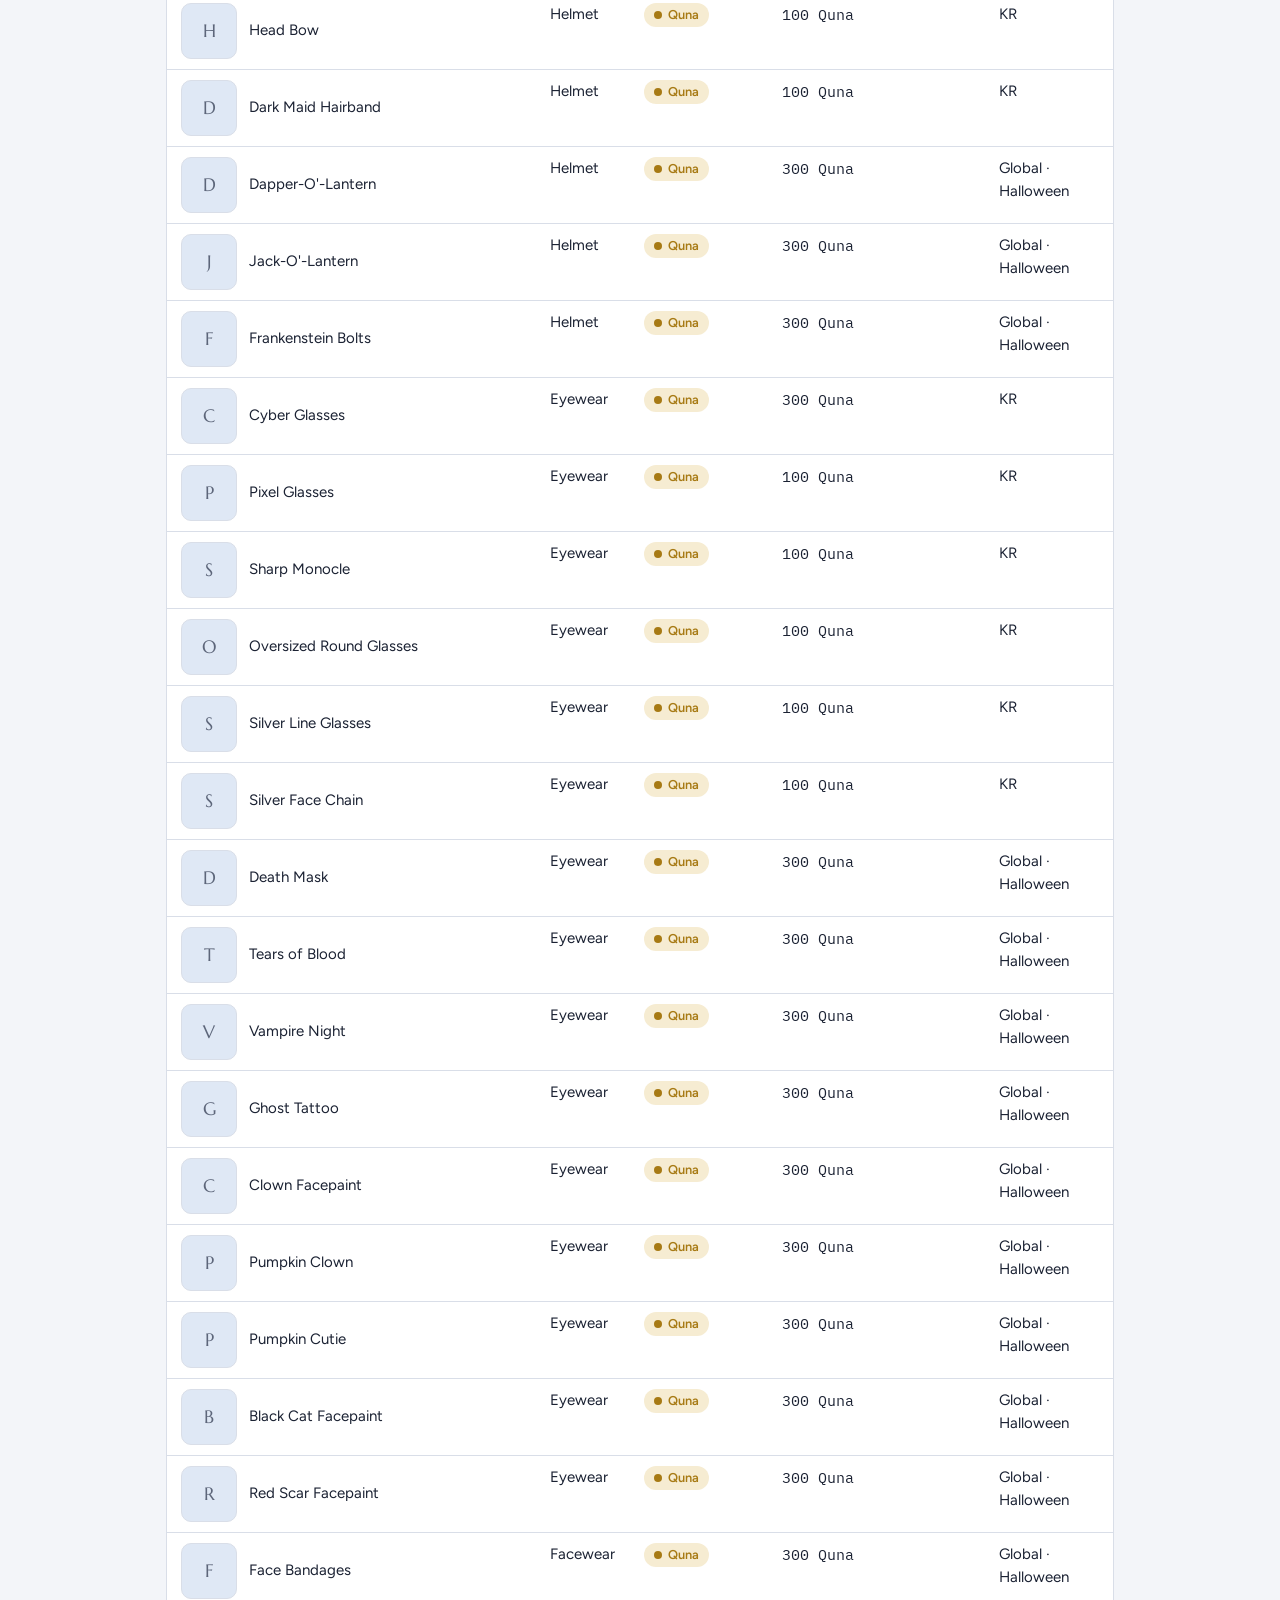
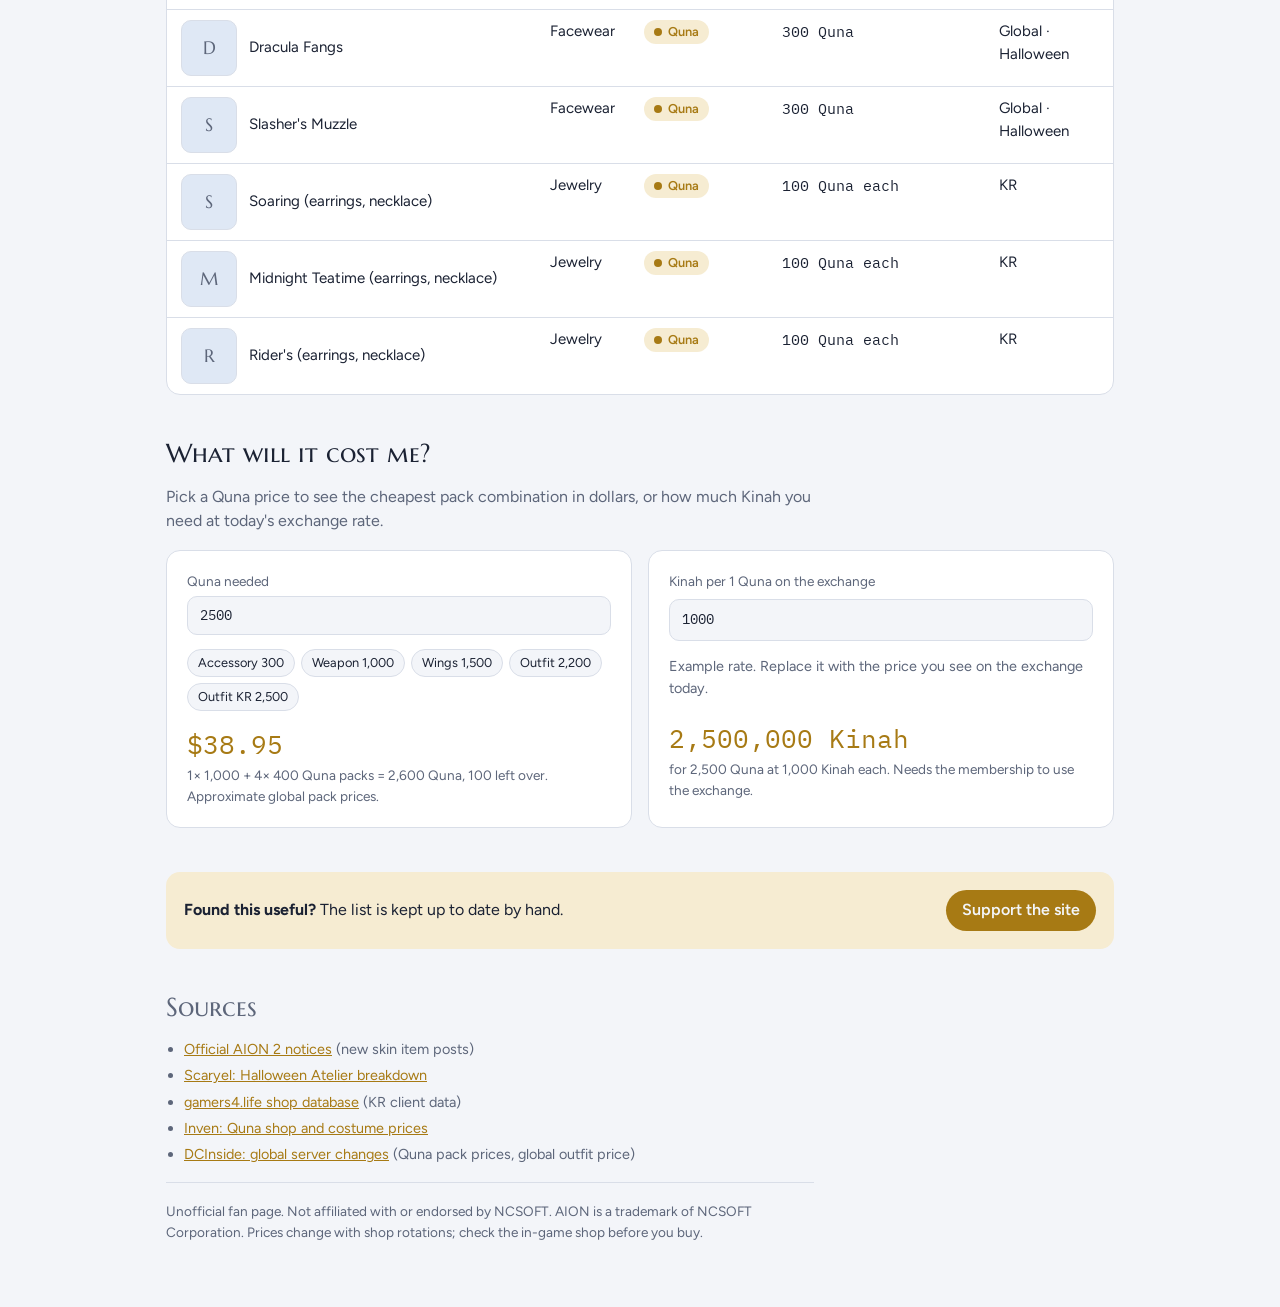
==== commit 0439e551: "Add Combat Power and Item Level guides, shared styles and site nav Co-Authored-By: Claude Opus 5.5 <" ====
--- a/index.html
+++ b/index.html
@@ -3,134 +3,30 @@
 <head>
 <meta charset="utf-8">
 <meta name="viewport" content="width=device-width, initial-scale=1, viewport-fit=cover">
-<title>AionTech</title>
+<title>AionTech · AION 2 Skins: Quna or Cash?</title>
 <meta name="description" content="Unofficial AION 2 fan guide: which skins, weapons, wings and accessories can be bought with Quna, which are real-money only, and what they cost.">
 <link rel="preconnect" href="https://fonts.googleapis.com">
 <link rel="preconnect" href="https://fonts.gstatic.com" crossorigin>
 <link rel="stylesheet" href="https://fonts.googleapis.com/css2?family=Marcellus+SC&family=Figtree:wght@400;500;600;700&family=IBM+Plex+Mono:wght@500&display=swap">
-<style>
-/* Layout: a single reading column; Elyos daylight in light theme, Asmodian night in dark. Quna = gold, cash = rose. */
-:root {
-  --bg: #f3f5f9;
-  --surface: #ffffff;
-  --line: #d9dee8;
-  --fg: #1b2233;
-  --muted: #5d667a;
-  --accent: #a77a14;      /* Quna gold */
-  --accent-soft: #f6ecd2;
-  --cash: #b23a5b;        /* real money */
-  --cash-soft: #f7dfe6;
-  --sky: #dfe8f5;
-  --font-display: "Marcellus SC", "Palatino Linotype", Georgia, serif;
-  --font-body: "Figtree", "Segoe UI", system-ui, sans-serif;
-  --font-num: "IBM Plex Mono", ui-monospace, Consolas, monospace;
-}
-@media (prefers-color-scheme: dark) {
-  :root:not([data-theme="light"]) {
-    --bg: #12111c; --surface: #1b1a29; --line: #2e2c42; --fg: #e8e6f2; --muted: #a09cb8;
-    --accent: #e2b852; --accent-soft: #352c17; --cash: #f0809f; --cash-soft: #3a1c27; --sky: #1f1d33;
-    color-scheme: dark;
-  }
-}
-:root[data-theme="dark"] {
-  --bg: #12111c; --surface: #1b1a29; --line: #2e2c42; --fg: #e8e6f2; --muted: #a09cb8;
-  --accent: #e2b852; --accent-soft: #352c17; --cash: #f0809f; --cash-soft: #3a1c27; --sky: #1f1d33;
-  color-scheme: dark;
-}
-* { box-sizing: border-box; }
-body { background: var(--bg); color: var(--fg); font-family: var(--font-body); font-size: 16px; line-height: 1.55; }
-.wrap { max-width: 980px; margin: 0 auto; padding-inline: 16px; padding-block: 0 64px; }
-a { color: var(--accent); }
-a:focus-visible, button:focus-visible, input:focus-visible, select:focus-visible { outline: 2px solid var(--accent); outline-offset: 2px; }
-h1, h2 { font-family: var(--font-display); font-weight: 400; text-wrap: balance; line-height: 1.15; margin: 0; }
-h2 { font-size: 1.6rem; }
-.eyebrow { font-size: .75rem; letter-spacing: .12em; text-transform: uppercase; color: var(--muted); font-weight: 600; }
-.num { font-family: var(--font-num); font-variant-numeric: tabular-nums; }
-
-/* hero */
-.hero { background: linear-gradient(180deg, var(--sky), var(--bg)); border-bottom: 1px solid var(--line); }
-.hero .wrap { padding-block: 48px 36px; display: grid; gap: 14px; }
-.hero h1 { font-size: clamp(2.4rem, 7vw, 4rem); }
-.hero h1 .q { color: var(--accent); }
-.hero h1 .c { color: var(--cash); }
-.hero p { max-width: 62ch; margin: 0; color: var(--muted); }
-.summary { display: flex; flex-wrap: wrap; gap: 10px; margin-top: 6px; }
-.summary span { background: var(--surface); border: 1px solid var(--line); border-radius: 999px; padding: 4px 12px; font-size: .9rem; }
-
-section { margin-top: 44px; display: grid; gap: 16px; }
-section > p { margin: 0; max-width: 68ch; color: var(--muted); }
-
-/* chips */
-.chip { display: inline-flex; align-items: center; gap: 6px; border-radius: 999px; padding: 2px 10px; font-size: .8rem; font-weight: 600; white-space: nowrap; }
-.chip::before { content: ""; width: 8px; height: 8px; border-radius: 50%; background: currentColor; }
-.chip.quna { background: var(--accent-soft); color: var(--accent); }
-.chip.cash { background: var(--cash-soft); color: var(--cash); }
-.chip.both { background: linear-gradient(90deg, var(--accent-soft) 50%, var(--cash-soft) 50%); color: var(--fg); }
-.chip.both::before { background: linear-gradient(90deg, var(--accent) 50%, var(--cash) 50%); }
-
-/* event banner */
-.event { background: var(--surface); border: 1px solid var(--line); border-radius: 14px; padding: 20px; display: grid; gap: 14px; }
-.event-head { display: flex; flex-wrap: wrap; justify-content: space-between; gap: 12px; align-items: baseline; }
-.countdown { font-family: var(--font-num); font-size: 1.05rem; color: var(--accent); }
-.event-groups { display: grid; grid-template-columns: repeat(auto-fit, minmax(240px, 1fr)); gap: 14px; }
-.group { border-top: 1px solid var(--line); padding-top: 10px; min-width: 0; }
-.group h3 { margin: 0 0 6px; font-size: .95rem; display: flex; justify-content: space-between; gap: 8px; align-items: center; }
-.group ul { margin: 0; padding-left: 18px; color: var(--muted); font-size: .92rem; }
-
-/* filters + table */
-.filters { display: flex; flex-wrap: wrap; gap: 10px; align-items: center; }
-.filters input, .filters select { font: inherit; font-size: .95rem; padding: 8px 12px; border-radius: 10px; border: 1px solid var(--line); background: var(--surface); color: var(--fg); }
-.filters input { flex: 1 1 220px; min-width: 0; }
-.seg { display: inline-flex; border: 1px solid var(--line); border-radius: 10px; overflow: hidden; }
-.seg button { font: inherit; font-size: .9rem; border: 0; background: var(--surface); color: var(--muted); padding: 8px 12px; cursor: pointer; }
-.seg button + button { border-left: 1px solid var(--line); }
-.seg button[aria-pressed="true"] { background: var(--fg); color: var(--bg); }
-.table-box { overflow-x: auto; border: 1px solid var(--line); border-radius: 14px; background: var(--surface); }
-table { width: 100%; border-collapse: collapse; font-size: .94rem; min-width: 560px; }
-th, td { text-align: left; padding: 10px 14px; border-bottom: 1px solid var(--line); vertical-align: top; }
-th { font-size: .75rem; letter-spacing: .08em; text-transform: uppercase; color: var(--muted); font-weight: 600; }
-tr:last-child td { border-bottom: 0; }
-td.price { white-space: nowrap; }
-td .note { display: block; color: var(--muted); font-size: .8rem; }
-.item { display: flex; gap: 12px; align-items: center; min-width: 0; }
-.thumb { flex: 0 0 56px; width: 56px; height: 56px; border-radius: 10px; border: 1px solid var(--line); background: var(--sky); object-fit: cover; display: grid; place-items: center; font-family: var(--font-display); color: var(--muted); font-size: 1.1rem; padding: 0; cursor: default; }
-button.thumb { cursor: zoom-in; overflow: hidden; }
-button.thumb img { width: 100%; height: 100%; object-fit: cover; display: block; }
-dialog { border: 1px solid var(--line); border-radius: 14px; background: var(--surface); color: var(--fg); padding: 12px; max-width: min(92vw, 720px); }
-dialog::backdrop { background: rgba(10, 8, 20, .7); }
-dialog img { display: block; max-width: 100%; max-height: 75vh; border-radius: 10px; margin: 0 auto; }
-dialog p { margin: 10px 4px 2px; display: flex; justify-content: space-between; gap: 12px; align-items: center; }
-dialog button { font: inherit; border: 1px solid var(--line); background: var(--bg); color: var(--fg); border-radius: 999px; padding: 4px 14px; cursor: pointer; }
-.count { color: var(--muted); font-size: .9rem; }
-.empty { padding: 24px; color: var(--muted); text-align: center; }
-
-/* calculator */
-.calc { display: grid; grid-template-columns: repeat(auto-fit, minmax(280px, 1fr)); gap: 16px; }
-.panel { background: var(--surface); border: 1px solid var(--line); border-radius: 14px; padding: 18px; display: grid; gap: 12px; min-width: 0; }
-.panel label { font-size: .85rem; color: var(--muted); display: grid; gap: 4px; }
-.panel input { font: inherit; font-family: var(--font-num); padding: 8px 12px; border-radius: 10px; border: 1px solid var(--line); background: var(--bg); color: var(--fg); width: 100%; }
-.result { font-family: var(--font-num); font-size: 1.6rem; color: var(--accent); }
-.result small { display: block; font-family: var(--font-body); font-size: .85rem; color: var(--muted); }
-.presets { display: flex; flex-wrap: wrap; gap: 6px; }
-.presets button { font: inherit; font-size: .8rem; border: 1px solid var(--line); background: var(--bg); color: var(--fg); border-radius: 999px; padding: 3px 10px; cursor: pointer; }
-
-/* footer */
-.sources { font-size: .9rem; color: var(--muted); }
-.sources ul { margin: 0; padding-left: 18px; display: grid; gap: 4px; }
-.disclaimer { border-top: 1px solid var(--line); padding-top: 18px; font-size: .85rem; color: var(--muted); max-width: 72ch; }
-.tip { background: var(--accent-soft); border-radius: 14px; padding: 18px; display: flex; flex-wrap: wrap; gap: 12px; align-items: center; justify-content: space-between; }
-.tip a { background: var(--accent); color: var(--bg); text-decoration: none; padding: 8px 16px; border-radius: 999px; font-weight: 600; }
-@media (prefers-reduced-motion: no-preference) { .seg button, .presets button { transition: background .15s, color .15s; } }
-</style>
+<link rel="stylesheet" href="styles.css">
 </head>
 <body>
-
+<nav class="nav" aria-label="Site">
+  <div class="wrap">
+    <a class="brand" href="./">Aion<span>Tech</span></a>
+    <ul>
+      <li><a href="./" aria-current="page">Skins</a></li>
+      <li><a href="combat-power.html">Combat Power</a></li>
+      <li><a href="item-level.html">Item Level</a></li>
+    </ul>
+  </div>
+</nav>
 
 <header class="hero">
   <div class="wrap">
-    <span class="eyebrow">AionTech · Unofficial AION 2 fan guide · Updated Oct 14, 2026</span>
+    <span class="eyebrow">Unofficial AION 2 fan guide · Updated Oct 14, 2026</span>
     <h1>Which skins cost <span class="q">Quna</span>, and which cost <span class="c">cash</span>?</h1>
-    <p>Quna can be bought with Kinah on the exchange, so a Quna skin is one you can earn by playing. Real-money skins can't be. This page sorts the shop so you know which is which before you start saving.</p>
+    <p>Quna can be bought with Kinah on the exchange, so a Quna skin is one you can earn by playing. Real-money skins can't be. Skins also add stats to your character, so they count toward Combat Power too.</p>
     <div class="summary" id="summary"></div>
   </div>
 </header>
@@ -165,7 +61,7 @@
 
   <section aria-labelledby="list-h">
     <h2 id="list-h">Shop list</h2>
-    <p>Prices marked KR come from the Korean client's shop data. Global prices can differ slightly; outfit sets are reported at 2,200 Quna on global versus 2,500 in Korea.</p>
+    <p class="lead">Prices marked KR come from the Korean client's shop data. Global prices can differ slightly; outfit sets are reported at 2,200 Quna on global versus 2,500 in Korea.</p>
     <div class="filters" role="search">
       <input id="q" type="search" placeholder="Search a skin, e.g. Daeva, Bunny, Orb" aria-label="Search skins">
       <div class="seg" role="group" aria-label="Currency">
@@ -186,8 +82,8 @@
 
   <section aria-labelledby="calc-h">
     <h2 id="calc-h">What will it cost me?</h2>
-    <p>Pick a Quna price to see the cheapest pack combination in dollars, or how much Kinah you need at today's exchange rate.</p>
-    <div class="calc">
+    <p class="lead">Pick a Quna price to see the cheapest pack combination in dollars, or how much Kinah you need at today's exchange rate.</p>
+    <div class="grid2">
       <div class="panel">
         <label for="need">Quna needed
           <input id="need" type="number" min="0" step="100" value="2500" inputmode="numeric">
@@ -238,8 +134,13 @@
 // Set this to your Ko-fi / PayPal.me link to show the support box.
 const TIP_URL = "";
 
+// Pictures: put a screenshot in images/ named after the item (e.g. images/genesis-daeva.jpg)
+// and add that name here. Items without a picture show their initial instead.
+const HAS_IMG = new Set([]);
+const slug = (s) => s.replace(/\(.*?\)/g, "").toLowerCase().replace(/['’]/g, "").replace(/[^a-z0-9]+/g, "-").replace(/^-|-$/g, "");
+const imgPath = (name) => `images/${slug(name)}.jpg`;
+
 const ITEMS = [
-  // Outfit sets
   ["Genesis Daeva", "Outfit set", "quna", "2,500 Quna", "KR"],
   ["Ascension Daeva", "Outfit set", "quna", "2,500 Quna", "KR"],
   ["Lunar Benediction", "Outfit set", "quna", "2,500 Quna", "KR"],
@@ -252,7 +153,6 @@
   ["Monarch of Blood", "Outfit set", "cash", "$29.99", "Global · Halloween"],
   ["Midnight Witch", "Outfit set", "cash", "$29.99", "Global · Halloween"],
   ["Midnight Slasher", "Outfit set", "cash", "$29.99", "Global · Halloween"],
-  // Weapons
   ["Beach Buddies (bow, dagger, greatsword, mace, spellbook, orb)", "Weapon", "quna", "1,000 Quna", "KR"],
   ["Hdar's Precious Instrument", "Weapon", "quna", "1,000 Quna", "KR", "Bow"],
   ["Sniron's Precious Snack", "Weapon", "quna", "1,000 Quna", "KR", "Dagger"],
@@ -261,23 +161,19 @@
   ["Tyron's Precious Diary", "Weapon", "quna", "1,000 Quna", "KR", "Spellbook"],
   ["Dukiron's Precious Ornament", "Weapon", "quna", "1,000 Quna", "KR", "Orb"],
   ["Halloween Night (one per class)", "Weapon", "cash", "$11.99", "Global · Halloween"],
-  // Wings
   ["Dawn Mist Wings", "Wings", "quna", "1,500 Quna", "KR"],
   ["Maid Ribbon Wings", "Wings", "both", "1,500 Quna or ₩29,000", "KR"],
   ["Woodland Bunny Bag Wings", "Wings", "cash", "₩29,000", "KR"],
-  // Shoulder
   ["Adorable Young Elim", "Shoulder", "quna", "300 Quna", "KR"],
   ["Woodland Young Elim", "Shoulder", "quna", "300 Quna", "KR"],
   ["Flowery Young Elim", "Shoulder", "quna", "300 Quna", "KR"],
   ["Urd's Squirrel", "Shoulder", "quna", "100 Quna", "KR"],
-  // Helmets
   ["Bunny Ears", "Helmet", "quna", "100 Quna", "KR"],
   ["Head Bow", "Helmet", "quna", "100 Quna", "KR"],
   ["Dark Maid Hairband", "Helmet", "quna", "100 Quna", "KR"],
   ["Dapper-O'-Lantern", "Helmet", "quna", "300 Quna", "Global · Halloween"],
   ["Jack-O'-Lantern", "Helmet", "quna", "300 Quna", "Global · Halloween"],
   ["Frankenstein Bolts", "Helmet", "quna", "300 Quna", "Global · Halloween"],
-  // Eyewear / facewear
   ["Cyber Glasses", "Eyewear", "quna", "300 Quna", "KR"],
   ["Pixel Glasses", "Eyewear", "quna", "100 Quna", "KR"],
   ["Sharp Monocle", "Eyewear", "quna", "100 Quna", "KR"],
@@ -296,28 +192,19 @@
   ["Face Bandages", "Facewear", "quna", "300 Quna", "Global · Halloween"],
   ["Dracula Fangs", "Facewear", "quna", "300 Quna", "Global · Halloween"],
   ["Slasher's Muzzle", "Facewear", "quna", "300 Quna", "Global · Halloween"],
-  // Jewelry
   ["Soaring (earrings, necklace)", "Jewelry", "quna", "100 Quna each", "KR"],
   ["Midnight Teatime (earrings, necklace)", "Jewelry", "quna", "100 Quna each", "KR"],
   ["Rider's (earrings, necklace)", "Jewelry", "quna", "100 Quna each", "KR"],
 ].map(([name, type, cur, price, where, sub]) => ({ name, type, cur, price, where, sub }));
 
-// Pictures: put a screenshot in images/ named after the item (e.g. images/genesis-daeva.jpg)
-// and add that name here. Items without a picture show their initial instead.
-const HAS_IMG = new Set([]);
-const slug = (s) => s.replace(/\(.*?\)/g, "").toLowerCase().replace(/['’]/g, "").replace(/[^a-z0-9]+/g, "-").replace(/^-|-$/g, "");
-const imgPath = (name) => `images/${slug(name)}.jpg`;
-
 const CHIP = { quna: ["quna", "Quna"], cash: ["cash", "Cash only"], both: ["both", "Quna or cash"] };
 const $ = (s) => document.querySelector(s);
 const esc = (s) => s.replace(/[&<>"]/g, (c) => ({ "&": "&amp;", "<": "&lt;", ">": "&gt;", '"': "&quot;" }[c]));
 let cur = "all";
 
-// summary pills
 const nQ = ITEMS.filter(i => i.cur !== "cash").length, nC = ITEMS.filter(i => i.cur === "cash").length;
 $("#summary").innerHTML = `<span><b class="num">${ITEMS.length}</b> items listed</span><span><b class="num">${nQ}</b> buyable with Quna</span><span><b class="num">${nC}</b> cash only</span>`;
 
-// type select
 const types = [...new Set(ITEMS.map(i => i.type))];
 $("#type").innerHTML = `<option value="all">All types</option>` + types.map(t => `<option>${t}</option>`).join("");
 
@@ -333,11 +220,10 @@
   $("#count").textContent = `Showing ${list.length} of ${ITEMS.length}`;
   $("#rows").innerHTML = list.length ? list.map(i => {
     const [cls, label] = CHIP[i.cur];
-    const initial = esc(i.name.charAt(0));
     const pic = HAS_IMG.has(slug(i.name))
       ? `<button type="button" class="thumb" data-img="${imgPath(i.name)}" data-name="${esc(i.name)}" aria-label="View ${esc(i.name)}"><img src="${imgPath(i.name)}" alt="" loading="lazy"></button>`
-      : `<span class="thumb" aria-hidden="true">${initial}</span>`;
-    return `<tr><td><div class="item">${pic}<div>${esc(i.name)}${i.sub ? `<span class="note">${esc(i.sub)}</span>` : ""}</div></div></td><td>${i.type}</td><td><span class="chip ${cls}">${label}</span></td><td class="price num">${esc(i.price)}</td><td>${esc(i.where)}</td></tr>`;
+      : `<span class="thumb" aria-hidden="true">${esc(i.name.charAt(0))}</span>`;
+    return `<tr><td><div class="item">${pic}<div>${esc(i.name)}${i.sub ? `<span class="note">${esc(i.sub)}</span>` : ""}</div></div></td><td>${i.type}</td><td><span class="chip ${cls}">${label}</span></td><td class="price">${esc(i.price)}</td><td>${esc(i.where)}</td></tr>`;
   }).join("") : `<tr><td colspan="5" class="empty">No skins match. Try a shorter search or clear the filters.</td></tr>`;
 }
 document.querySelectorAll(".seg button").forEach(b => b.addEventListener("click", () => {
@@ -354,18 +240,17 @@
 $("#type").addEventListener("change", render);
 render();
 
-// countdown to the EU end date (Nov 25, 2026)
 (function () {
   const end = new Date("2026-11-25T00:00:00+01:00");
   const days = Math.ceil((end - new Date()) / 864e5);
   $("#countdown").textContent = days > 0 ? `About ${days} days left · ends Nov 24 (NA) / Nov 25 (EU)` : "This event has ended";
 })();
 
-// calculator: global Quna packs (USD, reported prices)
+// Global Quna packs (USD). 400 and 4,000 are reported prices; 1,000 and 2,000 are estimated at the same rate.
 const PACKS = [[400, 5.99], [1000, 14.99], [2000, 29.99], [4000, 59.99]];
 function cheapest(n) {
   if (n <= 0) return { cost: 0, combo: [] };
-  const unit = 200, max = Math.ceil(n / unit) + 20;           // allow some overshoot
+  const unit = 200, max = Math.ceil(n / unit) + 20;
   const best = Array(max + 1).fill(Infinity), pick = Array(max + 1).fill(-1);
   best[0] = 0;
   for (let a = 1; a <= max; a++) PACKS.forEach(([q, p], k) => {
@@ -393,6 +278,5 @@
 
 if (TIP_URL) { $("#tip-link").href = TIP_URL; $("#tip").hidden = false; }
 </script>
-
 </body>
 </html>
--- a/styles.css
+++ b/styles.css
@@ -0,0 +1,154 @@
+/* AionTech: one reading column; Elyos daylight in light theme, Asmodian night in dark. Quna = gold, cash = rose. */
+:root {
+  --bg: #f3f5f9;
+  --surface: #ffffff;
+  --line: #d9dee8;
+  --fg: #1b2233;
+  --muted: #5d667a;
+  --accent: #a77a14;
+  --accent-soft: #f6ecd2;
+  --cash: #b23a5b;
+  --cash-soft: #f7dfe6;
+  --sky: #dfe8f5;
+  --good: #2f7d4f;
+  --warn: #a35a00;
+  --font-display: "Marcellus SC", "Palatino Linotype", Georgia, serif;
+  --font-body: "Figtree", "Segoe UI", system-ui, sans-serif;
+  --font-num: "IBM Plex Mono", ui-monospace, Consolas, monospace;
+}
+@media (prefers-color-scheme: dark) {
+  :root:not([data-theme="light"]) {
+    --bg: #12111c; --surface: #1b1a29; --line: #2e2c42; --fg: #e8e6f2; --muted: #a09cb8;
+    --accent: #e2b852; --accent-soft: #352c17; --cash: #f0809f; --cash-soft: #3a1c27; --sky: #1f1d33;
+    --good: #6fcf97; --warn: #f2a65a;
+    color-scheme: dark;
+  }
+}
+:root[data-theme="dark"] {
+  --bg: #12111c; --surface: #1b1a29; --line: #2e2c42; --fg: #e8e6f2; --muted: #a09cb8;
+  --accent: #e2b852; --accent-soft: #352c17; --cash: #f0809f; --cash-soft: #3a1c27; --sky: #1f1d33;
+  --good: #6fcf97; --warn: #f2a65a;
+  color-scheme: dark;
+}
+* { box-sizing: border-box; }
+body { margin: 0; background: var(--bg); color: var(--fg); font-family: var(--font-body); font-size: 16px; line-height: 1.55; }
+.wrap { max-width: 980px; margin: 0 auto; padding-inline: 16px; padding-block: 0 64px; }
+a { color: var(--accent); }
+a:focus-visible, button:focus-visible, input:focus-visible, select:focus-visible { outline: 2px solid var(--accent); outline-offset: 2px; }
+h1, h2, h3 { text-wrap: balance; }
+h1, h2 { font-family: var(--font-display); font-weight: 400; line-height: 1.15; margin: 0; }
+h2 { font-size: 1.6rem; }
+h3 { font-size: 1.05rem; margin: 0; }
+.eyebrow { font-size: .75rem; letter-spacing: .12em; text-transform: uppercase; color: var(--muted); font-weight: 600; }
+.num { font-family: var(--font-num); font-variant-numeric: tabular-nums; }
+
+/* site nav */
+.nav { position: sticky; top: 0; z-index: 5; background: var(--surface); border-bottom: 1px solid var(--line); }
+.nav .wrap { padding-block: 10px; display: flex; flex-wrap: wrap; gap: 8px 20px; align-items: center; }
+.brand { font-family: var(--font-display); font-size: 1.3rem; color: var(--fg); text-decoration: none; margin-right: auto; }
+.brand span { color: var(--accent); }
+.nav ul { list-style: none; margin: 0; padding: 0; display: flex; flex-wrap: wrap; gap: 4px; }
+.nav ul a { display: block; padding: 6px 12px; border-radius: 999px; text-decoration: none; color: var(--muted); font-weight: 600; font-size: .92rem; }
+.nav ul a:hover { color: var(--fg); background: var(--bg); }
+.nav ul a[aria-current="page"] { color: var(--bg); background: var(--fg); }
+
+/* hero */
+.hero { background: linear-gradient(180deg, var(--sky), var(--bg)); border-bottom: 1px solid var(--line); }
+.hero .wrap { padding-block: 40px 32px; display: grid; gap: 14px; }
+.hero h1 { font-size: clamp(2.2rem, 6.5vw, 3.6rem); }
+.hero h1 .q { color: var(--accent); }
+.hero h1 .c { color: var(--cash); }
+.hero p { max-width: 62ch; margin: 0; color: var(--muted); }
+.summary { display: flex; flex-wrap: wrap; gap: 10px; margin-top: 6px; }
+.summary span, .summary a { background: var(--surface); border: 1px solid var(--line); border-radius: 999px; padding: 4px 12px; font-size: .9rem; color: var(--fg); text-decoration: none; }
+.summary a:hover { border-color: var(--accent); }
+
+section { margin-top: 44px; display: grid; gap: 16px; }
+section > p, .prose p { margin: 0; max-width: 68ch; }
+section > p.lead { color: var(--muted); }
+.prose { display: grid; gap: 12px; }
+.prose ul, .prose ol { margin: 0; padding-left: 22px; display: grid; gap: 6px; max-width: 70ch; }
+
+/* chips */
+.chip { display: inline-flex; align-items: center; gap: 6px; border-radius: 999px; padding: 2px 10px; font-size: .8rem; font-weight: 600; white-space: nowrap; }
+.chip::before { content: ""; width: 8px; height: 8px; border-radius: 50%; background: currentColor; }
+.chip.quna { background: var(--accent-soft); color: var(--accent); }
+.chip.cash { background: var(--cash-soft); color: var(--cash); }
+.chip.both { background: linear-gradient(90deg, var(--accent-soft) 50%, var(--cash-soft) 50%); color: var(--fg); }
+.chip.both::before { background: linear-gradient(90deg, var(--accent) 50%, var(--cash) 50%); }
+.chip.high { background: var(--accent-soft); color: var(--accent); }
+.chip.mid { background: var(--sky); color: var(--fg); }
+.chip.low { background: var(--bg); color: var(--muted); border: 1px solid var(--line); }
+
+/* cards and panels */
+.event, .panel, .callout { background: var(--surface); border: 1px solid var(--line); border-radius: 14px; padding: 20px; display: grid; gap: 14px; min-width: 0; }
+.callout { border-left: 4px solid var(--accent); gap: 8px; }
+.callout.warn { border-left-color: var(--warn); }
+.callout p { margin: 0; }
+.event-head { display: flex; flex-wrap: wrap; justify-content: space-between; gap: 12px; align-items: baseline; }
+.countdown { font-family: var(--font-num); font-size: 1.05rem; color: var(--accent); }
+.event-groups { display: grid; grid-template-columns: repeat(auto-fit, minmax(240px, 1fr)); gap: 14px; }
+.group { border-top: 1px solid var(--line); padding-top: 10px; min-width: 0; }
+.group h3 { margin: 0 0 6px; font-size: .95rem; display: flex; justify-content: space-between; gap: 8px; align-items: center; }
+.group ul { margin: 0; padding-left: 18px; color: var(--muted); font-size: .92rem; }
+.grid2 { display: grid; grid-template-columns: repeat(auto-fit, minmax(280px, 1fr)); gap: 16px; }
+
+/* numbered roadmap: order matters here */
+.steps { list-style: none; margin: 0; padding: 0; display: grid; gap: 12px; counter-reset: step; }
+.steps > li { counter-increment: step; display: grid; grid-template-columns: 40px 1fr; gap: 14px; background: var(--surface); border: 1px solid var(--line); border-radius: 14px; padding: 16px; }
+.steps > li::before { content: counter(step); width: 40px; height: 40px; border-radius: 50%; display: grid; place-items: center; background: var(--accent-soft); color: var(--accent); font-family: var(--font-display); font-size: 1.2rem; }
+.steps > li > div { min-width: 0; display: grid; gap: 6px; }
+.steps p, .steps ul { margin: 0; color: var(--muted); }
+.steps ul { padding-left: 18px; display: grid; gap: 4px; }
+.stage { font-family: var(--font-num); font-size: .8rem; color: var(--accent); }
+
+/* filters + table */
+.filters { display: flex; flex-wrap: wrap; gap: 10px; align-items: center; }
+.filters input, .filters select { font: inherit; font-size: .95rem; padding: 8px 12px; border-radius: 10px; border: 1px solid var(--line); background: var(--surface); color: var(--fg); }
+.filters input { flex: 1 1 220px; min-width: 0; }
+.seg { display: inline-flex; border: 1px solid var(--line); border-radius: 10px; overflow: hidden; }
+.seg button { font: inherit; font-size: .9rem; border: 0; background: var(--surface); color: var(--muted); padding: 8px 12px; cursor: pointer; }
+.seg button + button { border-left: 1px solid var(--line); }
+.seg button[aria-pressed="true"] { background: var(--fg); color: var(--bg); }
+.table-box { overflow-x: auto; border: 1px solid var(--line); border-radius: 14px; background: var(--surface); }
+table { width: 100%; border-collapse: collapse; font-size: .94rem; min-width: 560px; }
+th, td { text-align: left; padding: 10px 14px; border-bottom: 1px solid var(--line); vertical-align: top; }
+th { font-size: .75rem; letter-spacing: .08em; text-transform: uppercase; color: var(--muted); font-weight: 600; }
+tr:last-child td { border-bottom: 0; }
+td.price, td.n { white-space: nowrap; font-family: var(--font-num); font-variant-numeric: tabular-nums; }
+td .note { display: block; color: var(--muted); font-size: .8rem; }
+tr.done td { color: var(--muted); }
+tr.done td:first-child::before { content: "✓ "; color: var(--good); font-weight: 700; }
+tr.next td { background: var(--accent-soft); }
+.count { color: var(--muted); font-size: .9rem; }
+.empty { padding: 24px; color: var(--muted); text-align: center; }
+.item { display: flex; gap: 12px; align-items: center; min-width: 0; }
+.thumb { flex: 0 0 56px; width: 56px; height: 56px; border-radius: 10px; border: 1px solid var(--line); background: var(--sky); display: grid; place-items: center; font-family: var(--font-display); color: var(--muted); font-size: 1.1rem; padding: 0; }
+button.thumb { cursor: zoom-in; overflow: hidden; }
+button.thumb img { width: 100%; height: 100%; object-fit: cover; display: block; }
+dialog { border: 1px solid var(--line); border-radius: 14px; background: var(--surface); color: var(--fg); padding: 12px; max-width: min(92vw, 720px); }
+dialog::backdrop { background: rgba(10, 8, 20, .7); }
+dialog img { display: block; max-width: 100%; max-height: 75vh; border-radius: 10px; margin: 0 auto; }
+dialog p { margin: 10px 4px 2px; display: flex; justify-content: space-between; gap: 12px; align-items: center; }
+dialog button { font: inherit; border: 1px solid var(--line); background: var(--bg); color: var(--fg); border-radius: 999px; padding: 4px 14px; cursor: pointer; }
+
+/* calculators */
+.panel label { font-size: .85rem; color: var(--muted); display: grid; gap: 4px; }
+.panel input { font: inherit; font-family: var(--font-num); padding: 8px 12px; border-radius: 10px; border: 1px solid var(--line); background: var(--bg); color: var(--fg); width: 100%; }
+.result { font-family: var(--font-num); font-size: 1.6rem; color: var(--accent); }
+.result small { display: block; font-family: var(--font-body); font-size: .85rem; color: var(--muted); }
+.presets { display: flex; flex-wrap: wrap; gap: 6px; }
+.presets button { font: inherit; font-size: .8rem; border: 1px solid var(--line); background: var(--bg); color: var(--fg); border-radius: 999px; padding: 3px 10px; cursor: pointer; }
+.meter { height: 10px; border-radius: 999px; background: var(--bg); border: 1px solid var(--line); overflow: hidden; }
+.meter i { display: block; height: 100%; width: 0; background: var(--accent); }
+
+/* footer */
+.sources { font-size: .9rem; color: var(--muted); }
+.sources ul { margin: 0; padding-left: 18px; display: grid; gap: 4px; }
+.disclaimer { border-top: 1px solid var(--line); padding-top: 18px; font-size: .85rem; color: var(--muted); max-width: 72ch; }
+.tip { background: var(--accent-soft); border-radius: 14px; padding: 18px; display: flex; flex-wrap: wrap; gap: 12px; align-items: center; justify-content: space-between; }
+.tip a { background: var(--accent); color: var(--bg); text-decoration: none; padding: 8px 16px; border-radius: 999px; font-weight: 600; }
+@media (prefers-reduced-motion: no-preference) {
+  .seg button, .presets button, .nav ul a { transition: background .15s, color .15s; }
+  .meter i { transition: width .3s; }
+}
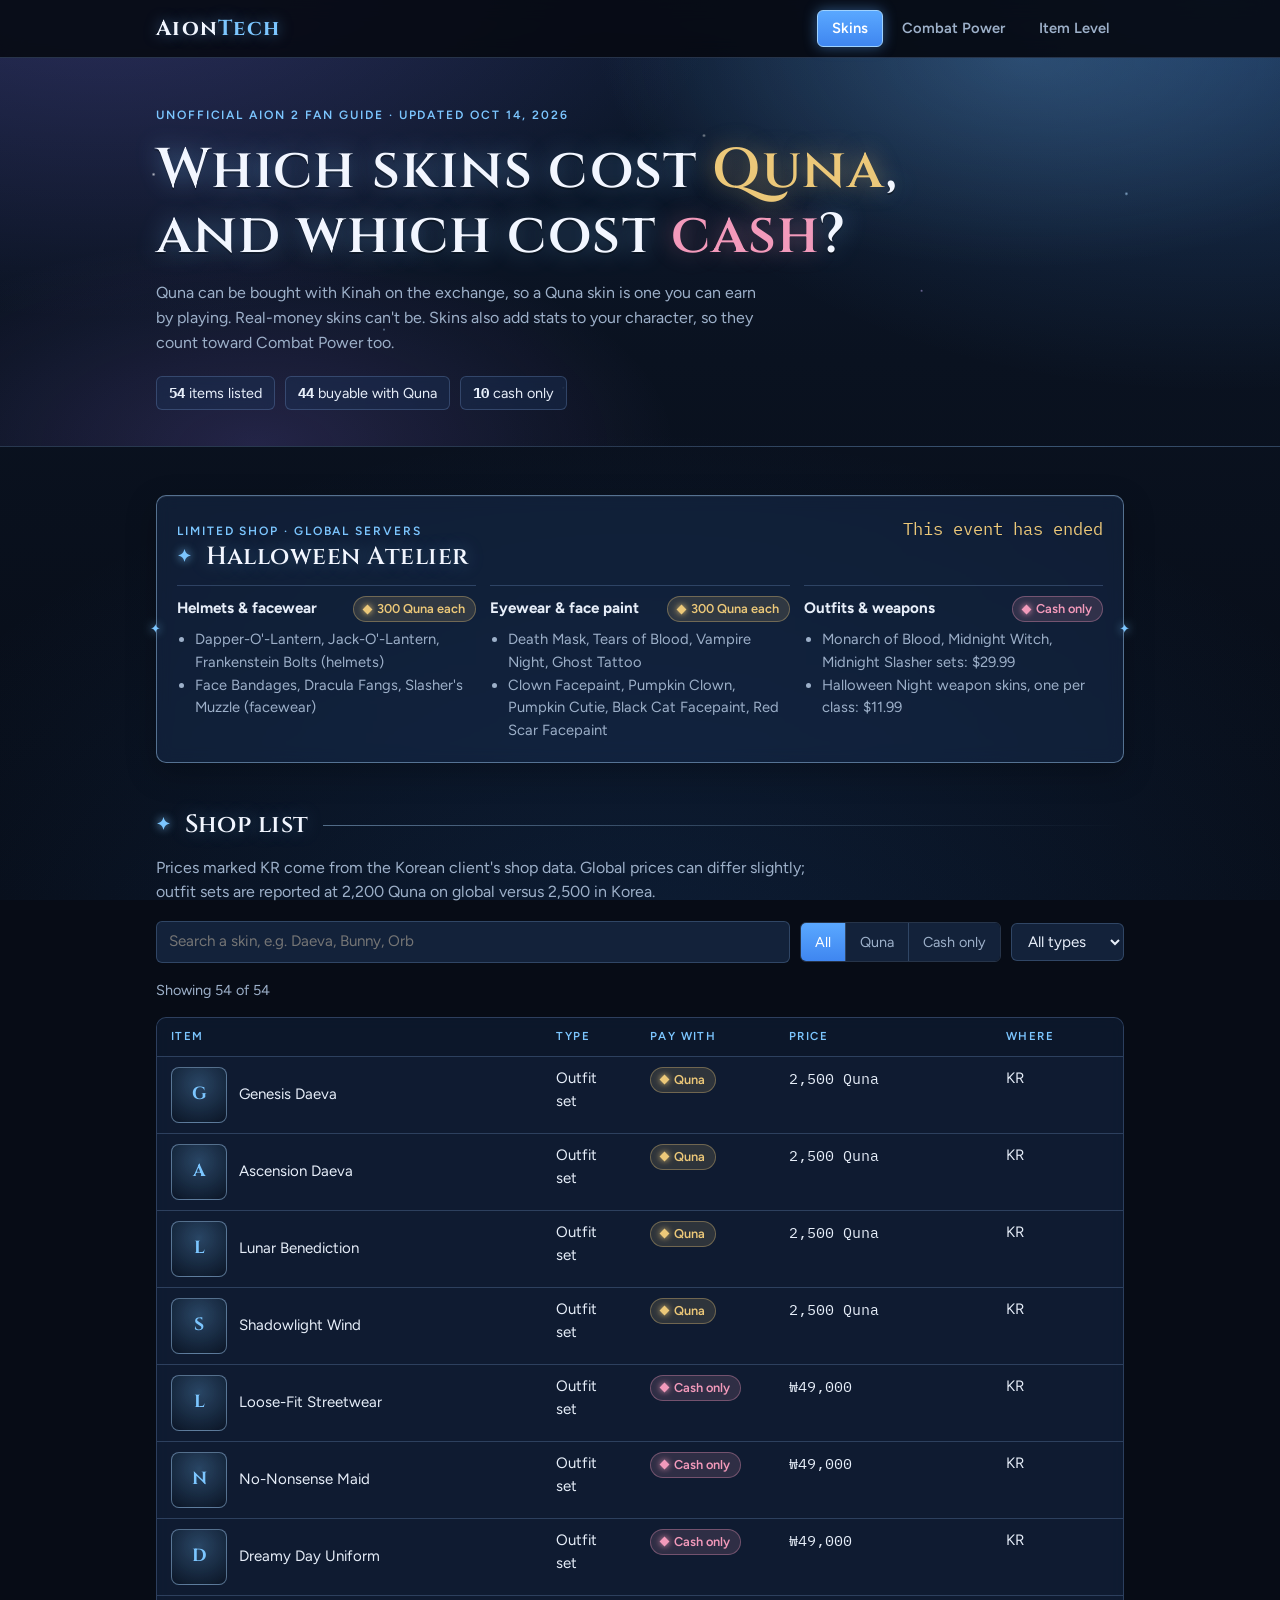
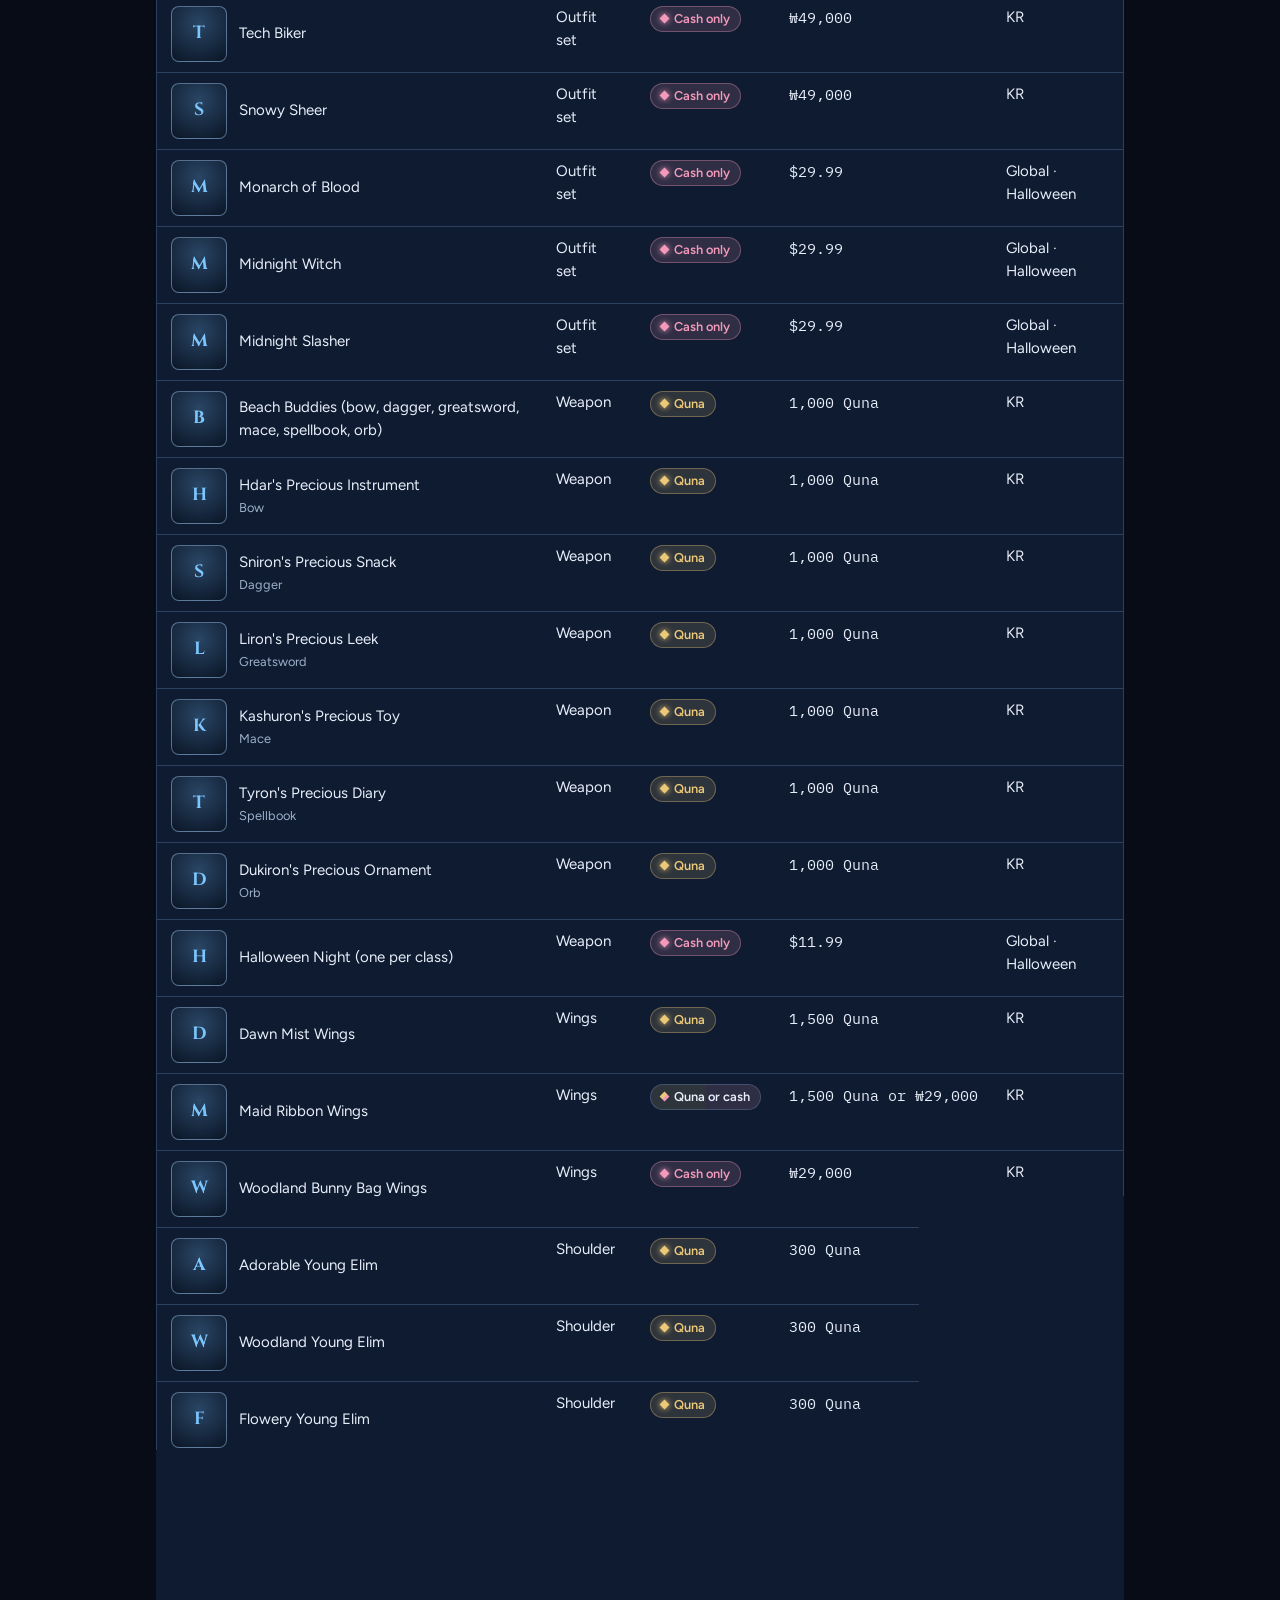
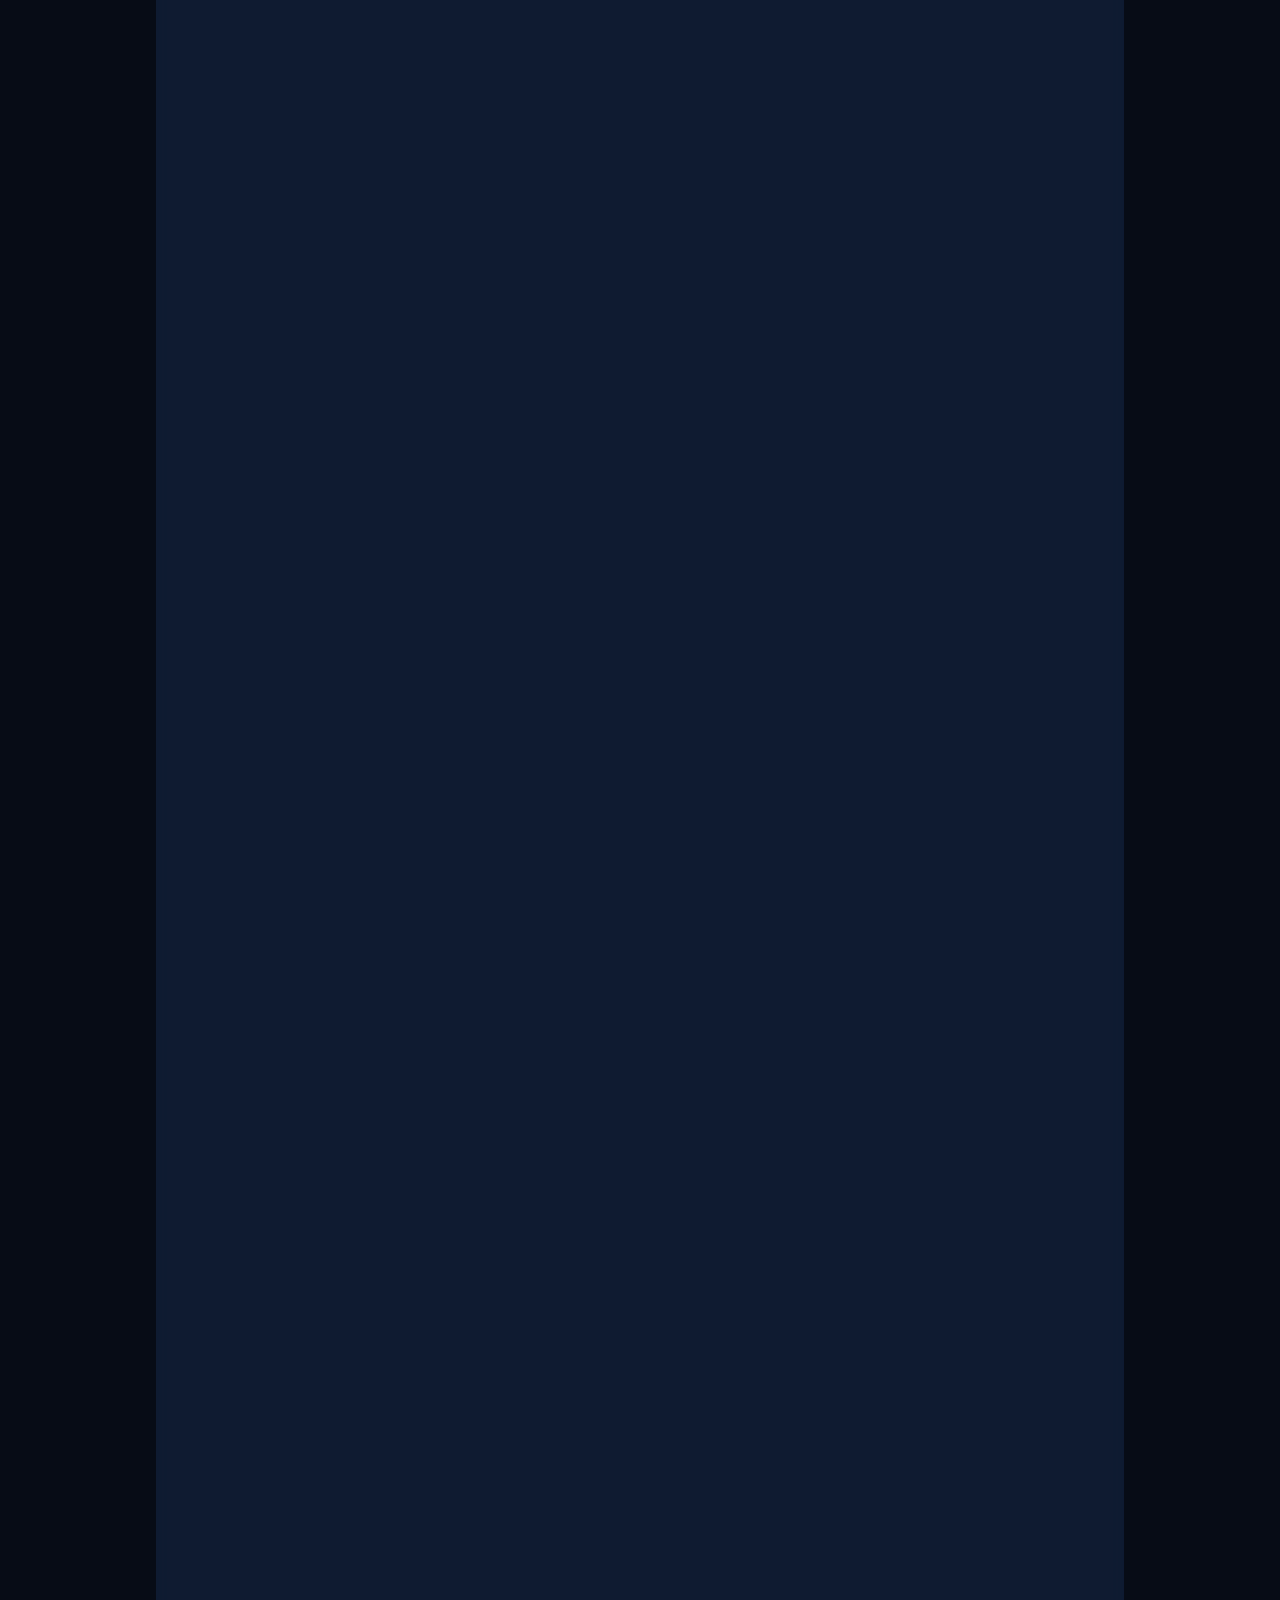
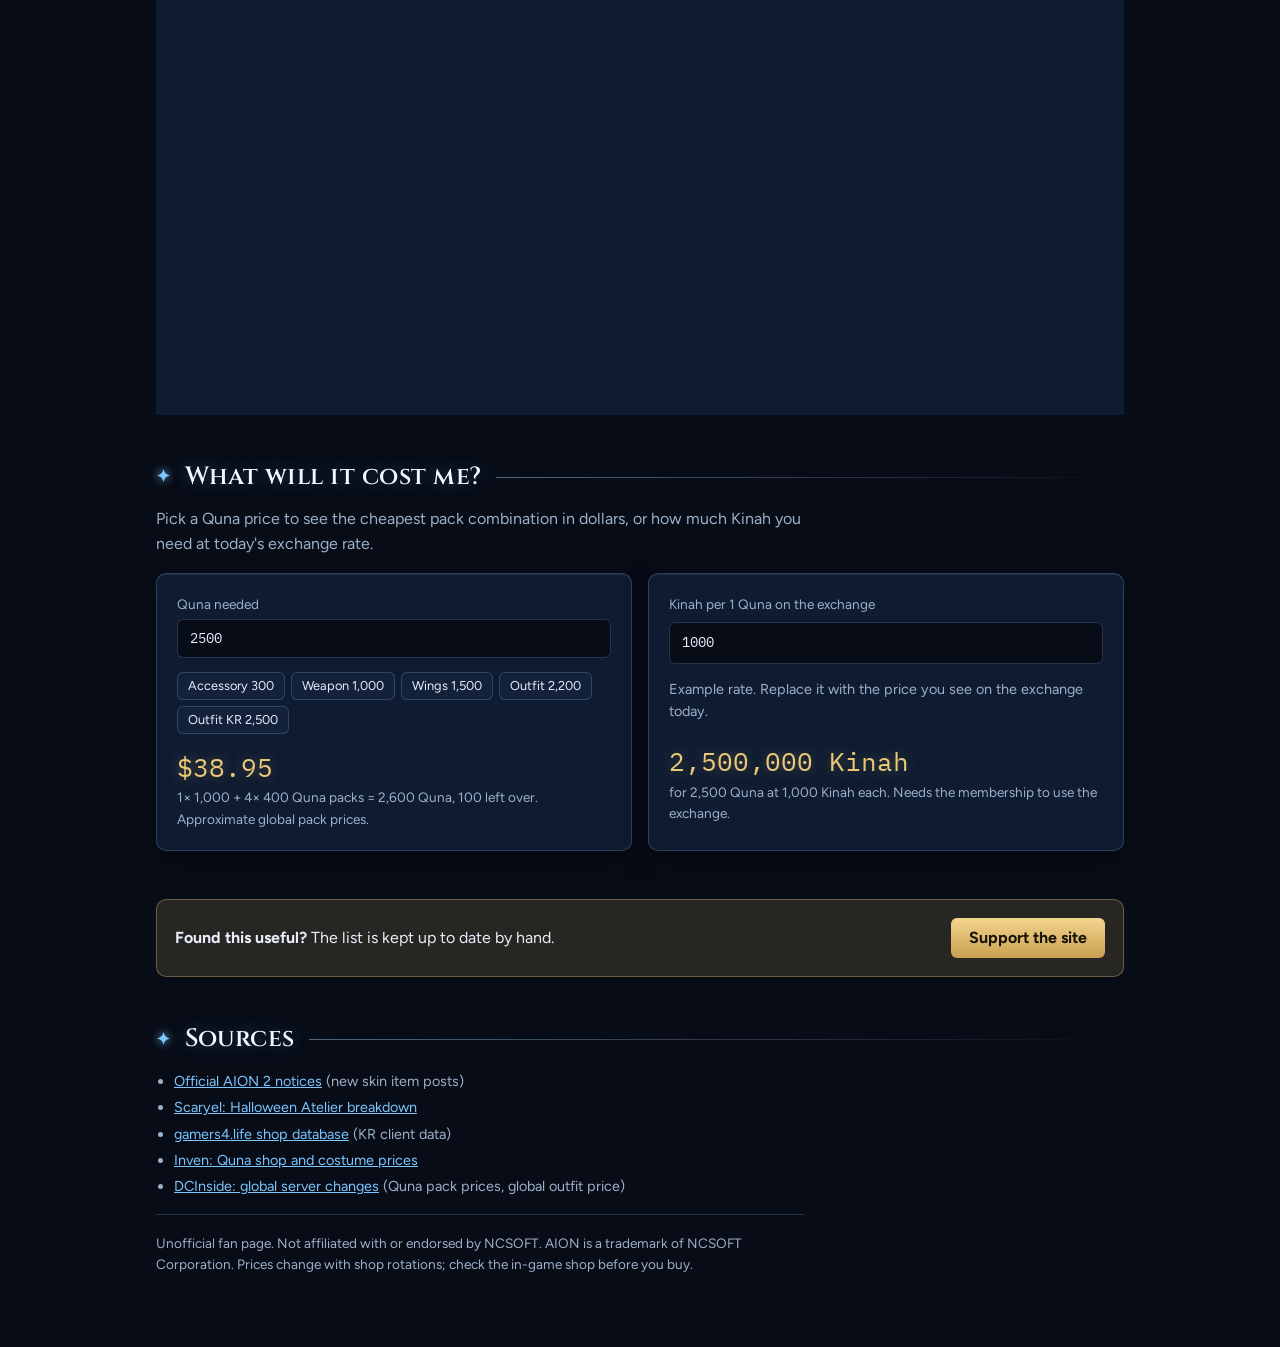
==== commit 830f6f5f: "Restyle site with an AION 2 night-sky theme Co-Authored-By: Claude Opus 5.5 <noreply@anthropic.com>" ====
--- a/index.html
+++ b/index.html
@@ -7,7 +7,7 @@
 <meta name="description" content="Unofficial AION 2 fan guide: which skins, weapons, wings and accessories can be bought with Quna, which are real-money only, and what they cost.">
 <link rel="preconnect" href="https://fonts.googleapis.com">
 <link rel="preconnect" href="https://fonts.gstatic.com" crossorigin>
-<link rel="stylesheet" href="https://fonts.googleapis.com/css2?family=Marcellus+SC&family=Figtree:wght@400;500;600;700&family=IBM+Plex+Mono:wght@500&display=swap">
+<link rel="stylesheet" href="https://fonts.googleapis.com/css2?family=Cinzel:wght@600;700&family=Figtree:wght@400;500;600;700&family=IBM+Plex+Mono:wght@500&display=swap">
 <link rel="stylesheet" href="styles.css">
 </head>
 <body>
--- a/styles.css
+++ b/styles.css
@@ -1,92 +1,114 @@
-/* AionTech: one reading column; Elyos daylight in light theme, Asmodian night in dark. Quna = gold, cash = rose. */
+/* AionTech, AION 2 night-sky theme: deep navy ground, Elyos-blue glow, Asmodian-violet haze,
+   silver carved headings with diamond flourishes, glass panels. Gold = Quna, rose = real money.
+   Single dark theme on purpose, to match the game's look. */
 :root {
-  --bg: #f3f5f9;
-  --surface: #ffffff;
-  --line: #d9dee8;
-  --fg: #1b2233;
-  --muted: #5d667a;
-  --accent: #a77a14;
-  --accent-soft: #f6ecd2;
-  --cash: #b23a5b;
-  --cash-soft: #f7dfe6;
-  --sky: #dfe8f5;
-  --good: #2f7d4f;
-  --warn: #a35a00;
-  --font-display: "Marcellus SC", "Palatino Linotype", Georgia, serif;
+  color-scheme: dark;
+  --bg: #0a1220;
+  --bg-deep: #070c16;
+  --surface: rgba(28, 52, 88, .42);
+  --surface-solid: #13223a;
+  --line: rgba(150, 196, 255, .22);
+  --line-strong: rgba(170, 214, 255, .45);
+  --fg: #e7eef9;
+  --muted: #9db0c9;
+  --accent: #7cc6ff;          /* Elyos glow */
+  --accent-deep: #3f86f0;
+  --violet: #9a7cff;          /* Asmodian haze */
+  --accent-soft: rgba(124, 198, 255, .14);
+  --gold: #ecc879;            /* Quna */
+  --gold-soft: rgba(236, 200, 121, .14);
+  --cash: #f39abb;            /* real money */
+  --cash-soft: rgba(243, 154, 187, .14);
+  --sky: rgba(124, 198, 255, .10);
+  --good: #79e0a6;
+  --warn: #f5b26b;
+  --font-display: "Cinzel", "Trajan Pro", "Palatino Linotype", Georgia, serif;
   --font-body: "Figtree", "Segoe UI", system-ui, sans-serif;
   --font-num: "IBM Plex Mono", ui-monospace, Consolas, monospace;
 }
-@media (prefers-color-scheme: dark) {
-  :root:not([data-theme="light"]) {
-    --bg: #12111c; --surface: #1b1a29; --line: #2e2c42; --fg: #e8e6f2; --muted: #a09cb8;
-    --accent: #e2b852; --accent-soft: #352c17; --cash: #f0809f; --cash-soft: #3a1c27; --sky: #1f1d33;
-    --good: #6fcf97; --warn: #f2a65a;
-    color-scheme: dark;
-  }
+* { box-sizing: border-box; }
+html { background: var(--bg-deep); }
+body {
+  margin: 0; color: var(--fg); font-family: var(--font-body); font-size: 16px; line-height: 1.55;
+  background:
+    radial-gradient(900px 520px at 8% -5%, rgba(154, 124, 255, .22), transparent 70%),
+    radial-gradient(900px 560px at 95% 0%, rgba(80, 160, 255, .24), transparent 70%),
+    radial-gradient(1200px 800px at 50% 110%, rgba(40, 110, 200, .18), transparent 70%),
+    linear-gradient(180deg, #0d1a30 0%, var(--bg) 40%, var(--bg-deep) 100%);
+  background-attachment: fixed;
+  min-height: 100vh;
 }
-:root[data-theme="dark"] {
-  --bg: #12111c; --surface: #1b1a29; --line: #2e2c42; --fg: #e8e6f2; --muted: #a09cb8;
-  --accent: #e2b852; --accent-soft: #352c17; --cash: #f0809f; --cash-soft: #3a1c27; --sky: #1f1d33;
-  --good: #6fcf97; --warn: #f2a65a;
-  color-scheme: dark;
-}
-* { box-sizing: border-box; }
-body { margin: 0; background: var(--bg); color: var(--fg); font-family: var(--font-body); font-size: 16px; line-height: 1.55; }
-.wrap { max-width: 980px; margin: 0 auto; padding-inline: 16px; padding-block: 0 64px; }
+.wrap { max-width: 1000px; margin: 0 auto; padding-inline: 16px; padding-block: 0 72px; }
 a { color: var(--accent); }
+a:hover { color: #b5deff; }
 a:focus-visible, button:focus-visible, input:focus-visible, select:focus-visible { outline: 2px solid var(--accent); outline-offset: 2px; }
 h1, h2, h3 { text-wrap: balance; }
-h1, h2 { font-family: var(--font-display); font-weight: 400; line-height: 1.15; margin: 0; }
-h2 { font-size: 1.6rem; }
+h1, h2 { font-family: var(--font-display); font-weight: 600; line-height: 1.15; margin: 0; letter-spacing: .02em; color: #f2f6ff; }
+h2 { font-size: 1.55rem; display: flex; align-items: center; gap: 14px; text-shadow: 0 0 18px rgba(124, 198, 255, .35); }
+h2::before, h2::after { content: "✦"; font-size: .7em; color: var(--accent); text-shadow: 0 0 10px var(--accent); }
+h2::after { flex: 1; content: ""; height: 1px; background: linear-gradient(90deg, var(--line-strong), transparent); text-shadow: none; }
 h3 { font-size: 1.05rem; margin: 0; }
-.eyebrow { font-size: .75rem; letter-spacing: .12em; text-transform: uppercase; color: var(--muted); font-weight: 600; }
+.eyebrow { font-size: .75rem; letter-spacing: .16em; text-transform: uppercase; color: var(--accent); font-weight: 600; }
 .num { font-family: var(--font-num); font-variant-numeric: tabular-nums; }
 
 /* site nav */
-.nav { position: sticky; top: 0; z-index: 5; background: var(--surface); border-bottom: 1px solid var(--line); }
+.nav { position: sticky; top: env(safe-area-inset-top, 0px); z-index: 5; background: rgba(6, 10, 18, .88); backdrop-filter: blur(10px); border-bottom: 1px solid var(--line); }
 .nav .wrap { padding-block: 10px; display: flex; flex-wrap: wrap; gap: 8px 20px; align-items: center; }
-.brand { font-family: var(--font-display); font-size: 1.3rem; color: var(--fg); text-decoration: none; margin-right: auto; }
+.brand { font-family: var(--font-display); font-weight: 700; font-size: 1.35rem; letter-spacing: .06em; color: #f2f6ff; text-decoration: none; margin-right: auto; text-shadow: 0 0 14px rgba(124, 198, 255, .5); }
 .brand span { color: var(--accent); }
 .nav ul { list-style: none; margin: 0; padding: 0; display: flex; flex-wrap: wrap; gap: 4px; }
-.nav ul a { display: block; padding: 6px 12px; border-radius: 999px; text-decoration: none; color: var(--muted); font-weight: 600; font-size: .92rem; }
-.nav ul a:hover { color: var(--fg); background: var(--bg); }
-.nav ul a[aria-current="page"] { color: var(--bg); background: var(--fg); }
+.nav ul a { display: block; padding: 6px 14px; border-radius: 6px; text-decoration: none; color: var(--muted); font-weight: 600; font-size: .92rem; border: 1px solid transparent; }
+.nav ul a:hover { color: var(--fg); border-color: var(--line); }
+.nav ul a[aria-current="page"] { color: #fff; background: linear-gradient(180deg, #5aa8ff, var(--accent-deep)); border-color: #9fd2ff; box-shadow: 0 0 14px rgba(90, 168, 255, .45); }
 
 /* hero */
-.hero { background: linear-gradient(180deg, var(--sky), var(--bg)); border-bottom: 1px solid var(--line); }
-.hero .wrap { padding-block: 40px 32px; display: grid; gap: 14px; }
-.hero h1 { font-size: clamp(2.2rem, 6.5vw, 3.6rem); }
-.hero h1 .q { color: var(--accent); }
-.hero h1 .c { color: var(--cash); }
+.hero { border-bottom: 1px solid var(--line); position: relative; overflow: hidden;
+  background:
+    radial-gradient(2px 2px at 12% 30%, rgba(255,255,255,.7), transparent),
+    radial-gradient(1.5px 1.5px at 30% 70%, rgba(180,220,255,.6), transparent),
+    radial-gradient(2px 2px at 55% 20%, rgba(255,255,255,.5), transparent),
+    radial-gradient(1.5px 1.5px at 72% 60%, rgba(200,180,255,.6), transparent),
+    radial-gradient(2px 2px at 88% 35%, rgba(180,220,255,.7), transparent),
+    radial-gradient(1.5px 1.5px at 44% 85%, rgba(255,255,255,.4), transparent),
+    radial-gradient(600px 300px at 20% 100%, rgba(154, 124, 255, .18), transparent 70%),
+    radial-gradient(600px 300px at 80% 0%, rgba(124, 198, 255, .2), transparent 70%); }
+.hero .wrap { padding-block: 48px 36px; display: grid; gap: 14px; }
+.hero h1 { font-size: clamp(2.1rem, 6vw, 3.5rem); text-shadow: 0 0 24px rgba(124, 198, 255, .45), 0 2px 0 rgba(0,0,0,.4); }
+.hero h1 .q { color: var(--gold); text-shadow: 0 0 22px rgba(236, 200, 121, .5); }
+.hero h1 .c { color: var(--cash); text-shadow: 0 0 22px rgba(243, 154, 187, .45); }
 .hero p { max-width: 62ch; margin: 0; color: var(--muted); }
 .summary { display: flex; flex-wrap: wrap; gap: 10px; margin-top: 6px; }
-.summary span, .summary a { background: var(--surface); border: 1px solid var(--line); border-radius: 999px; padding: 4px 12px; font-size: .9rem; color: var(--fg); text-decoration: none; }
-.summary a:hover { border-color: var(--accent); }
+.summary span, .summary a { background: var(--surface); border: 1px solid var(--line); border-radius: 6px; padding: 5px 12px; font-size: .9rem; color: var(--fg); text-decoration: none; backdrop-filter: blur(6px); }
+.summary a:hover { border-color: var(--accent); box-shadow: 0 0 12px rgba(124, 198, 255, .3); }
 
-section { margin-top: 44px; display: grid; gap: 16px; }
+section { margin-top: 48px; display: grid; gap: 16px; }
 section > p, .prose p { margin: 0; max-width: 68ch; }
 section > p.lead { color: var(--muted); }
 .prose { display: grid; gap: 12px; }
 .prose ul, .prose ol { margin: 0; padding-left: 22px; display: grid; gap: 6px; max-width: 70ch; }
+.prose li::marker { color: var(--accent); }
 
 /* chips */
-.chip { display: inline-flex; align-items: center; gap: 6px; border-radius: 999px; padding: 2px 10px; font-size: .8rem; font-weight: 600; white-space: nowrap; }
-.chip::before { content: ""; width: 8px; height: 8px; border-radius: 50%; background: currentColor; }
-.chip.quna { background: var(--accent-soft); color: var(--accent); }
-.chip.cash { background: var(--cash-soft); color: var(--cash); }
-.chip.both { background: linear-gradient(90deg, var(--accent-soft) 50%, var(--cash-soft) 50%); color: var(--fg); }
-.chip.both::before { background: linear-gradient(90deg, var(--accent) 50%, var(--cash) 50%); }
-.chip.high { background: var(--accent-soft); color: var(--accent); }
-.chip.mid { background: var(--sky); color: var(--fg); }
-.chip.low { background: var(--bg); color: var(--muted); border: 1px solid var(--line); }
+.chip { display: inline-flex; align-items: center; gap: 6px; border-radius: 999px; padding: 2px 10px; font-size: .8rem; font-weight: 600; white-space: nowrap; border: 1px solid transparent; }
+.chip::before { content: ""; width: 7px; height: 7px; transform: rotate(45deg); background: currentColor; box-shadow: 0 0 6px currentColor; }
+.chip.quna, .chip.high { background: var(--gold-soft); color: var(--gold); border-color: rgba(236, 200, 121, .35); }
+.chip.cash { background: var(--cash-soft); color: var(--cash); border-color: rgba(243, 154, 187, .35); }
+.chip.both { background: linear-gradient(90deg, var(--gold-soft) 50%, var(--cash-soft) 50%); color: var(--fg); border-color: var(--line); }
+.chip.both::before { background: linear-gradient(90deg, var(--gold) 50%, var(--cash) 50%); box-shadow: none; }
+.chip.mid { background: var(--accent-soft); color: var(--accent); border-color: rgba(124, 198, 255, .35); }
+.chip.low { background: transparent; color: var(--muted); border-color: var(--line); }
 
-/* cards and panels */
-.event, .panel, .callout { background: var(--surface); border: 1px solid var(--line); border-radius: 14px; padding: 20px; display: grid; gap: 14px; min-width: 0; }
-.callout { border-left: 4px solid var(--accent); gap: 8px; }
+/* glass panels */
+.event, .panel, .callout { background: var(--surface); border: 1px solid var(--line); border-radius: 10px; padding: 20px; display: grid; gap: 14px; min-width: 0; backdrop-filter: blur(8px); box-shadow: inset 0 1px 0 rgba(255,255,255,.06), 0 10px 30px rgba(0,0,0,.25); }
+.event { border-color: var(--line-strong); position: relative; }
+.event::before, .event::after { content: "✦"; position: absolute; top: 50%; transform: translateY(-50%); color: var(--accent); text-shadow: 0 0 10px var(--accent); font-size: .8rem; }
+.event::before { left: -7px; } .event::after { right: -7px; }
+.callout { border-left: 3px solid var(--accent); gap: 8px; }
 .callout.warn { border-left-color: var(--warn); }
 .callout p { margin: 0; }
 .event-head { display: flex; flex-wrap: wrap; justify-content: space-between; gap: 12px; align-items: baseline; }
-.countdown { font-family: var(--font-num); font-size: 1.05rem; color: var(--accent); }
+.event-head h2::after { display: none; }
+.countdown { font-family: var(--font-num); font-size: 1.05rem; color: var(--gold); }
 .event-groups { display: grid; grid-template-columns: repeat(auto-fit, minmax(240px, 1fr)); gap: 14px; }
 .group { border-top: 1px solid var(--line); padding-top: 10px; min-width: 0; }
 .group h3 { margin: 0 0 6px; font-size: .95rem; display: flex; justify-content: space-between; gap: 8px; align-items: center; }
@@ -95,60 +117,63 @@
 
 /* numbered roadmap: order matters here */
 .steps { list-style: none; margin: 0; padding: 0; display: grid; gap: 12px; counter-reset: step; }
-.steps > li { counter-increment: step; display: grid; grid-template-columns: 40px 1fr; gap: 14px; background: var(--surface); border: 1px solid var(--line); border-radius: 14px; padding: 16px; }
-.steps > li::before { content: counter(step); width: 40px; height: 40px; border-radius: 50%; display: grid; place-items: center; background: var(--accent-soft); color: var(--accent); font-family: var(--font-display); font-size: 1.2rem; }
+.steps > li { counter-increment: step; display: grid; grid-template-columns: 42px 1fr; gap: 14px; background: var(--surface); border: 1px solid var(--line); border-radius: 10px; padding: 16px; backdrop-filter: blur(8px); }
+.steps > li::before { content: counter(step); width: 42px; height: 42px; border-radius: 50%; display: grid; place-items: center; background: radial-gradient(circle at 50% 35%, #5aa8ff, #1d4f9c); color: #fff; border: 1px solid #9fd2ff; box-shadow: 0 0 14px rgba(90, 168, 255, .5); font-family: var(--font-display); font-weight: 700; font-size: 1.1rem; }
 .steps > li > div { min-width: 0; display: grid; gap: 6px; }
 .steps p, .steps ul { margin: 0; color: var(--muted); }
 .steps ul { padding-left: 18px; display: grid; gap: 4px; }
-.stage { font-family: var(--font-num); font-size: .8rem; color: var(--accent); }
+.stage { font-family: var(--font-num); font-size: .8rem; color: var(--gold); }
 
-/* filters + table */
+/* filters + tables */
 .filters { display: flex; flex-wrap: wrap; gap: 10px; align-items: center; }
-.filters input, .filters select { font: inherit; font-size: .95rem; padding: 8px 12px; border-radius: 10px; border: 1px solid var(--line); background: var(--surface); color: var(--fg); }
+.filters input, .filters select { font: inherit; font-size: .95rem; padding: 8px 12px; border-radius: 6px; border: 1px solid var(--line); background: var(--surface-solid); color: var(--fg); }
 .filters input { flex: 1 1 220px; min-width: 0; }
-.seg { display: inline-flex; border: 1px solid var(--line); border-radius: 10px; overflow: hidden; }
-.seg button { font: inherit; font-size: .9rem; border: 0; background: var(--surface); color: var(--muted); padding: 8px 12px; cursor: pointer; }
+.seg { display: inline-flex; border: 1px solid var(--line); border-radius: 6px; overflow: hidden; }
+.seg button { font: inherit; font-size: .9rem; border: 0; background: var(--surface-solid); color: var(--muted); padding: 8px 14px; cursor: pointer; }
 .seg button + button { border-left: 1px solid var(--line); }
-.seg button[aria-pressed="true"] { background: var(--fg); color: var(--bg); }
-.table-box { overflow-x: auto; border: 1px solid var(--line); border-radius: 14px; background: var(--surface); }
+.seg button[aria-pressed="true"] { background: linear-gradient(180deg, #5aa8ff, var(--accent-deep)); color: #fff; }
+.table-box { overflow-x: auto; border: 1px solid var(--line); border-radius: 10px; background: var(--surface); backdrop-filter: blur(8px); }
 table { width: 100%; border-collapse: collapse; font-size: .94rem; min-width: 560px; }
 th, td { text-align: left; padding: 10px 14px; border-bottom: 1px solid var(--line); vertical-align: top; }
-th { font-size: .75rem; letter-spacing: .08em; text-transform: uppercase; color: var(--muted); font-weight: 600; }
+th { font-size: .72rem; letter-spacing: .12em; text-transform: uppercase; color: var(--accent); font-weight: 600; background: rgba(10, 20, 36, .5); }
+tbody tr:hover td { background: rgba(124, 198, 255, .05); }
 tr:last-child td { border-bottom: 0; }
 td.price, td.n { white-space: nowrap; font-family: var(--font-num); font-variant-numeric: tabular-nums; }
 td .note { display: block; color: var(--muted); font-size: .8rem; }
 tr.done td { color: var(--muted); }
 tr.done td:first-child::before { content: "✓ "; color: var(--good); font-weight: 700; }
-tr.next td { background: var(--accent-soft); }
+tr.next td { background: var(--gold-soft); }
+tr.next td:first-child { color: var(--gold); }
 .count { color: var(--muted); font-size: .9rem; }
 .empty { padding: 24px; color: var(--muted); text-align: center; }
 .item { display: flex; gap: 12px; align-items: center; min-width: 0; }
-.thumb { flex: 0 0 56px; width: 56px; height: 56px; border-radius: 10px; border: 1px solid var(--line); background: var(--sky); display: grid; place-items: center; font-family: var(--font-display); color: var(--muted); font-size: 1.1rem; padding: 0; }
+.thumb { flex: 0 0 56px; width: 56px; height: 56px; border-radius: 8px; border: 1px solid var(--line-strong); background: radial-gradient(circle at 50% 30%, rgba(124, 198, 255, .25), rgba(10, 20, 36, .8)); display: grid; place-items: center; font-family: var(--font-display); font-weight: 700; color: var(--accent); font-size: 1.1rem; padding: 0; }
 button.thumb { cursor: zoom-in; overflow: hidden; }
 button.thumb img { width: 100%; height: 100%; object-fit: cover; display: block; }
-dialog { border: 1px solid var(--line); border-radius: 14px; background: var(--surface); color: var(--fg); padding: 12px; max-width: min(92vw, 720px); }
-dialog::backdrop { background: rgba(10, 8, 20, .7); }
-dialog img { display: block; max-width: 100%; max-height: 75vh; border-radius: 10px; margin: 0 auto; }
+dialog { border: 1px solid var(--line-strong); border-radius: 10px; background: var(--surface-solid); color: var(--fg); padding: 12px; max-width: min(92vw, 720px); box-shadow: 0 0 40px rgba(90, 168, 255, .3); }
+dialog::backdrop { background: rgba(4, 8, 16, .78); }
+dialog img { display: block; max-width: 100%; max-height: 75vh; border-radius: 8px; margin: 0 auto; }
 dialog p { margin: 10px 4px 2px; display: flex; justify-content: space-between; gap: 12px; align-items: center; }
-dialog button { font: inherit; border: 1px solid var(--line); background: var(--bg); color: var(--fg); border-radius: 999px; padding: 4px 14px; cursor: pointer; }
+dialog button { font: inherit; border: 1px solid var(--line); background: var(--bg); color: var(--fg); border-radius: 6px; padding: 4px 14px; cursor: pointer; }
 
 /* calculators */
 .panel label { font-size: .85rem; color: var(--muted); display: grid; gap: 4px; }
-.panel input { font: inherit; font-family: var(--font-num); padding: 8px 12px; border-radius: 10px; border: 1px solid var(--line); background: var(--bg); color: var(--fg); width: 100%; }
-.result { font-family: var(--font-num); font-size: 1.6rem; color: var(--accent); }
-.result small { display: block; font-family: var(--font-body); font-size: .85rem; color: var(--muted); }
+.panel input { font: inherit; font-family: var(--font-num); padding: 8px 12px; border-radius: 6px; border: 1px solid var(--line); background: var(--bg-deep); color: var(--fg); width: 100%; }
+.result { font-family: var(--font-num); font-size: 1.6rem; color: var(--gold); text-shadow: 0 0 14px rgba(236, 200, 121, .35); }
+.result small { display: block; font-family: var(--font-body); font-size: .85rem; color: var(--muted); text-shadow: none; }
 .presets { display: flex; flex-wrap: wrap; gap: 6px; }
-.presets button { font: inherit; font-size: .8rem; border: 1px solid var(--line); background: var(--bg); color: var(--fg); border-radius: 999px; padding: 3px 10px; cursor: pointer; }
-.meter { height: 10px; border-radius: 999px; background: var(--bg); border: 1px solid var(--line); overflow: hidden; }
-.meter i { display: block; height: 100%; width: 0; background: var(--accent); }
+.presets button { font: inherit; font-size: .8rem; border: 1px solid var(--line); background: var(--surface-solid); color: var(--fg); border-radius: 6px; padding: 3px 10px; cursor: pointer; }
+.presets button:hover { border-color: var(--accent); }
+.meter { height: 10px; border-radius: 999px; background: var(--bg-deep); border: 1px solid var(--line); overflow: hidden; }
+.meter i { display: block; height: 100%; width: 0; background: linear-gradient(90deg, var(--accent-deep), var(--accent)); box-shadow: 0 0 10px var(--accent); }
 
 /* footer */
 .sources { font-size: .9rem; color: var(--muted); }
 .sources ul { margin: 0; padding-left: 18px; display: grid; gap: 4px; }
 .disclaimer { border-top: 1px solid var(--line); padding-top: 18px; font-size: .85rem; color: var(--muted); max-width: 72ch; }
-.tip { background: var(--accent-soft); border-radius: 14px; padding: 18px; display: flex; flex-wrap: wrap; gap: 12px; align-items: center; justify-content: space-between; }
-.tip a { background: var(--accent); color: var(--bg); text-decoration: none; padding: 8px 16px; border-radius: 999px; font-weight: 600; }
+.tip { background: var(--gold-soft); border: 1px solid rgba(236, 200, 121, .35); border-radius: 10px; padding: 18px; display: flex; flex-wrap: wrap; gap: 12px; align-items: center; justify-content: space-between; }
+.tip a { background: linear-gradient(180deg, #f3d48e, #c9a050); color: #1a1408; text-decoration: none; padding: 8px 18px; border-radius: 6px; font-weight: 700; }
 @media (prefers-reduced-motion: no-preference) {
-  .seg button, .presets button, .nav ul a { transition: background .15s, color .15s; }
+  .seg button, .presets button, .nav ul a, .summary a { transition: background .15s, color .15s, border-color .15s, box-shadow .15s; }
   .meter i { transition: width .3s; }
 }
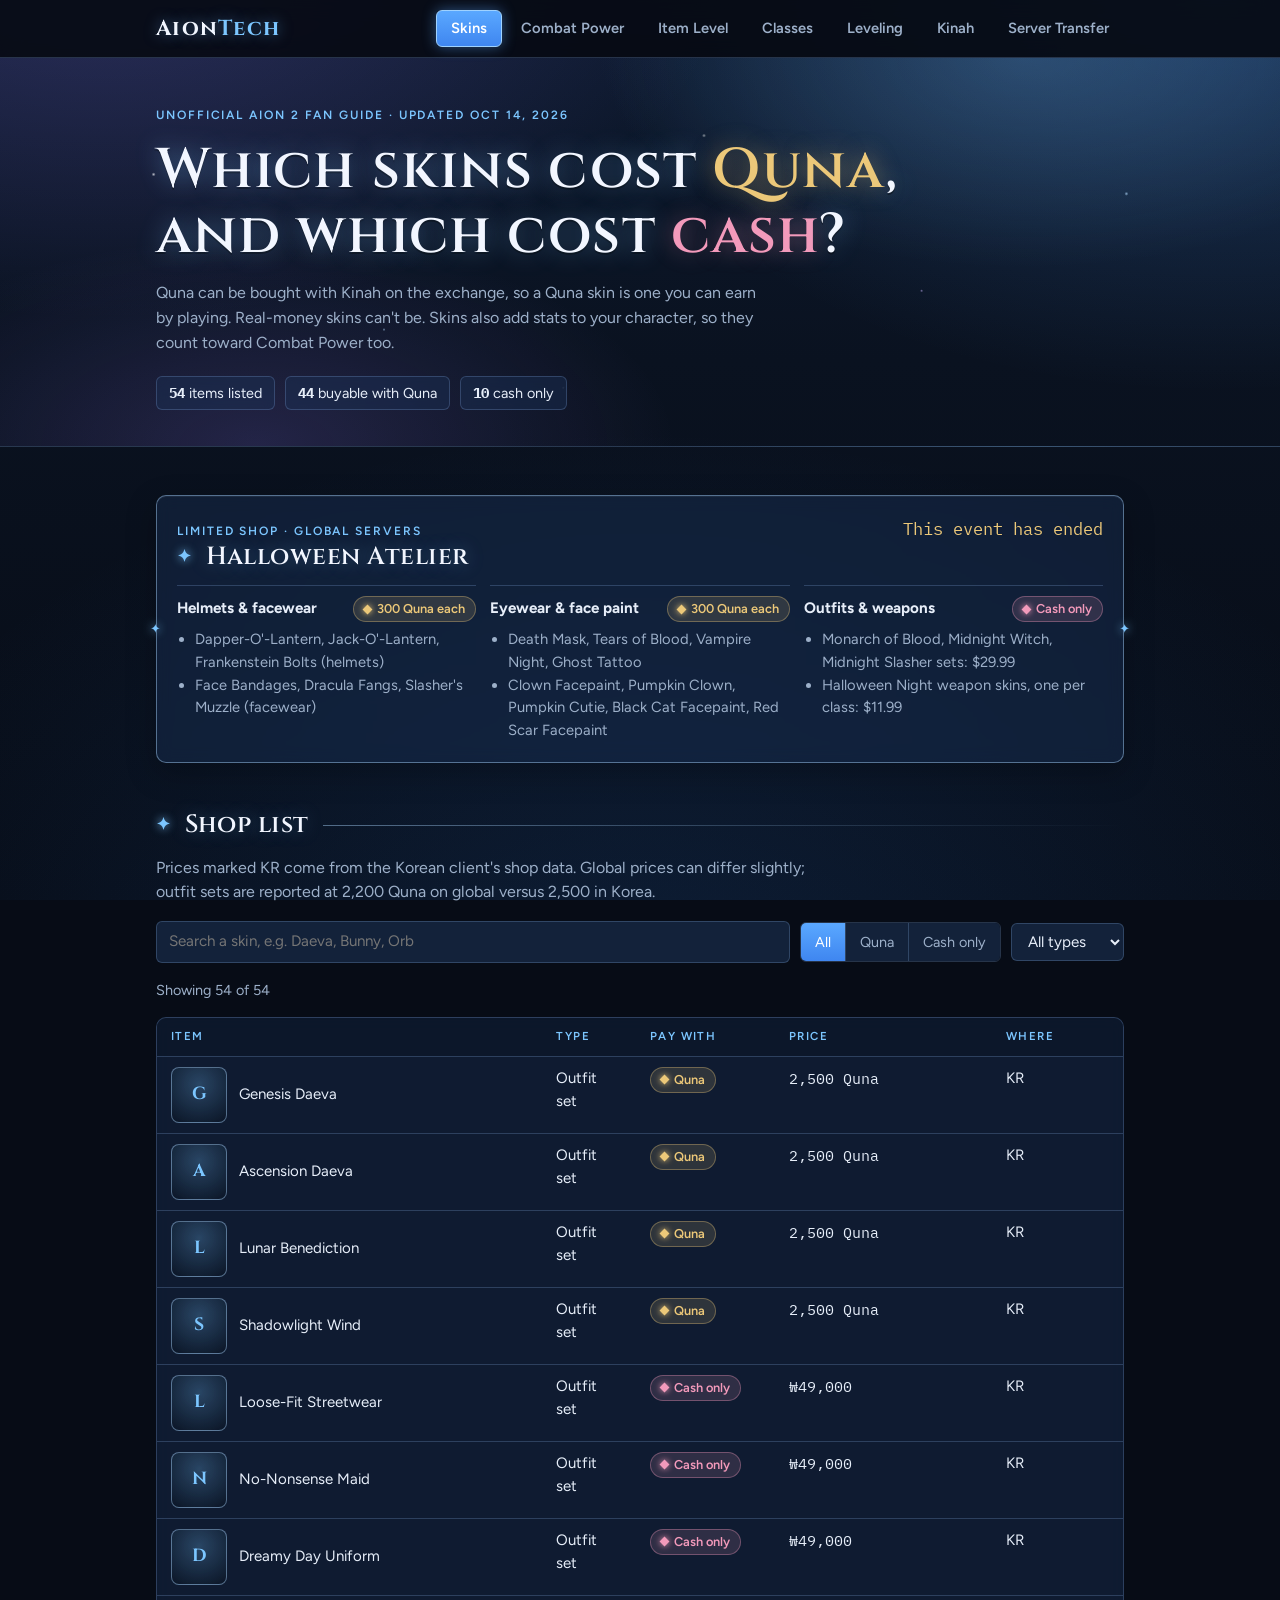
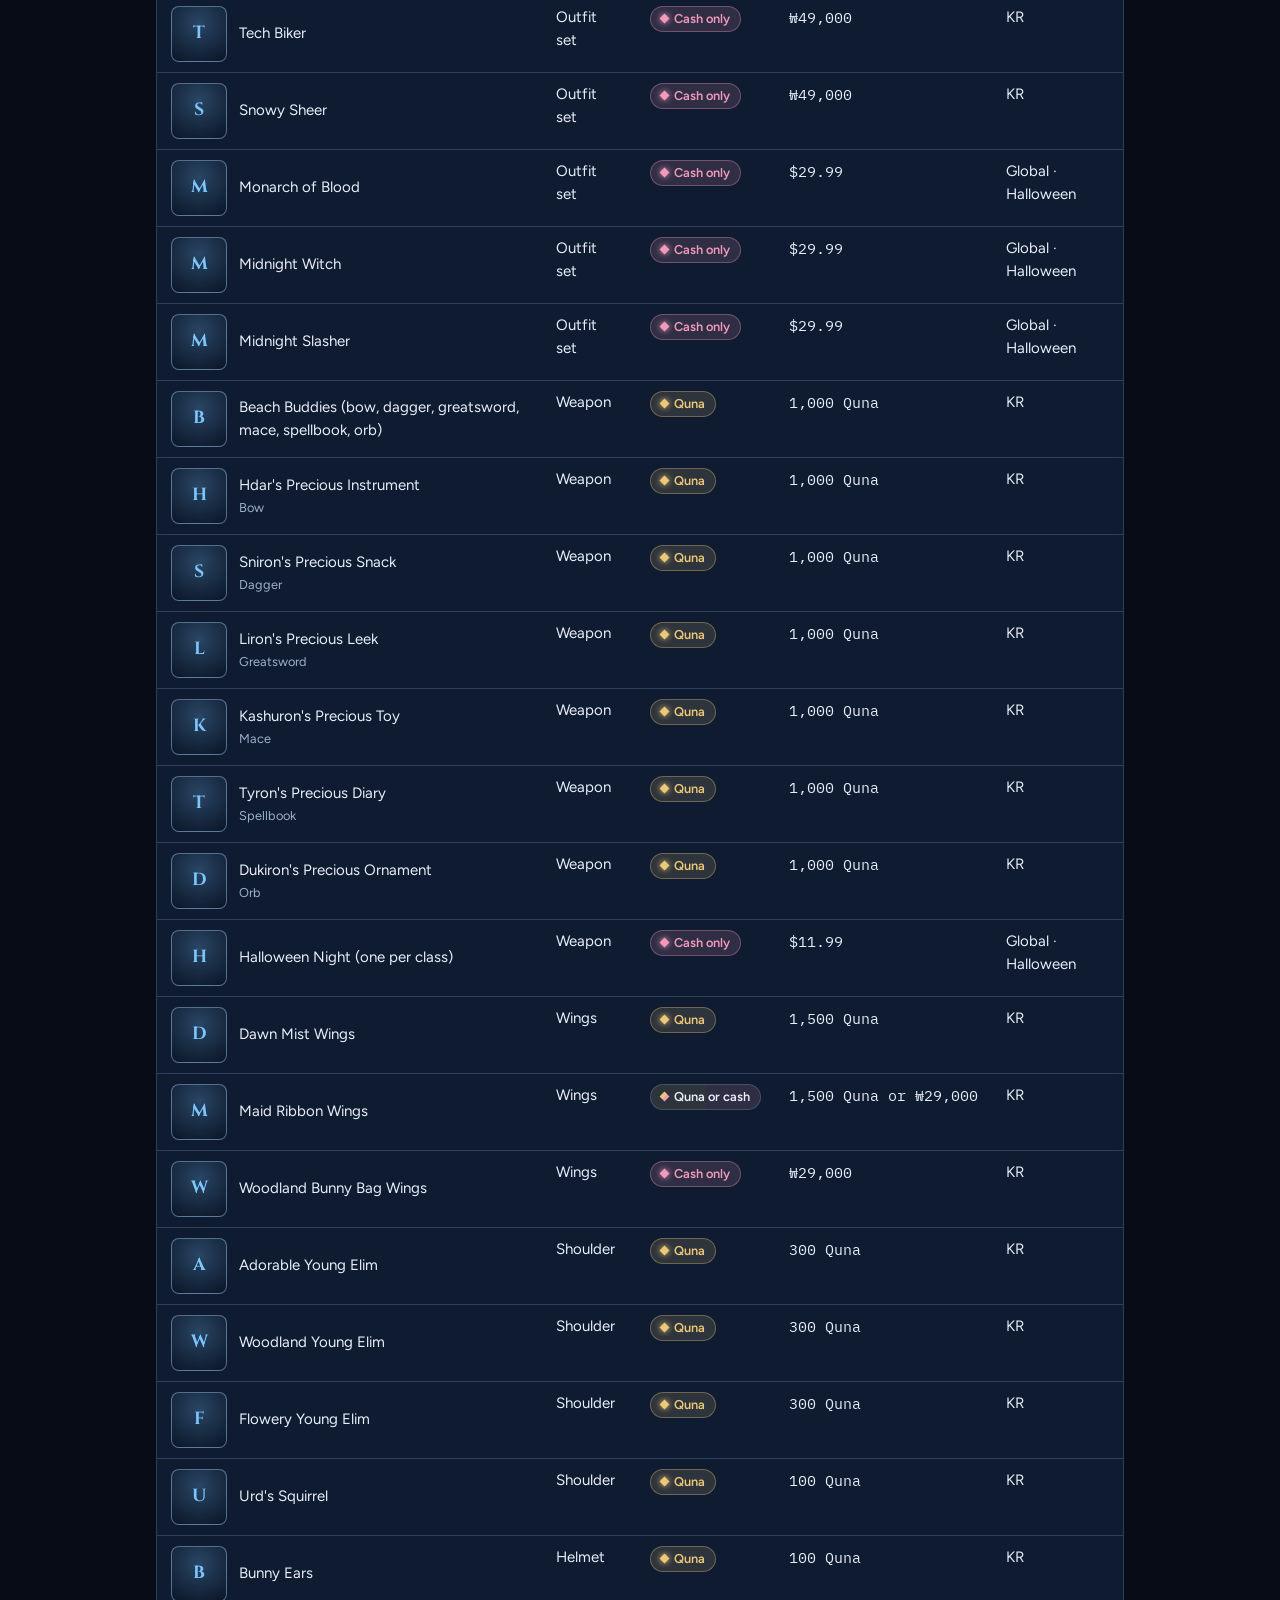
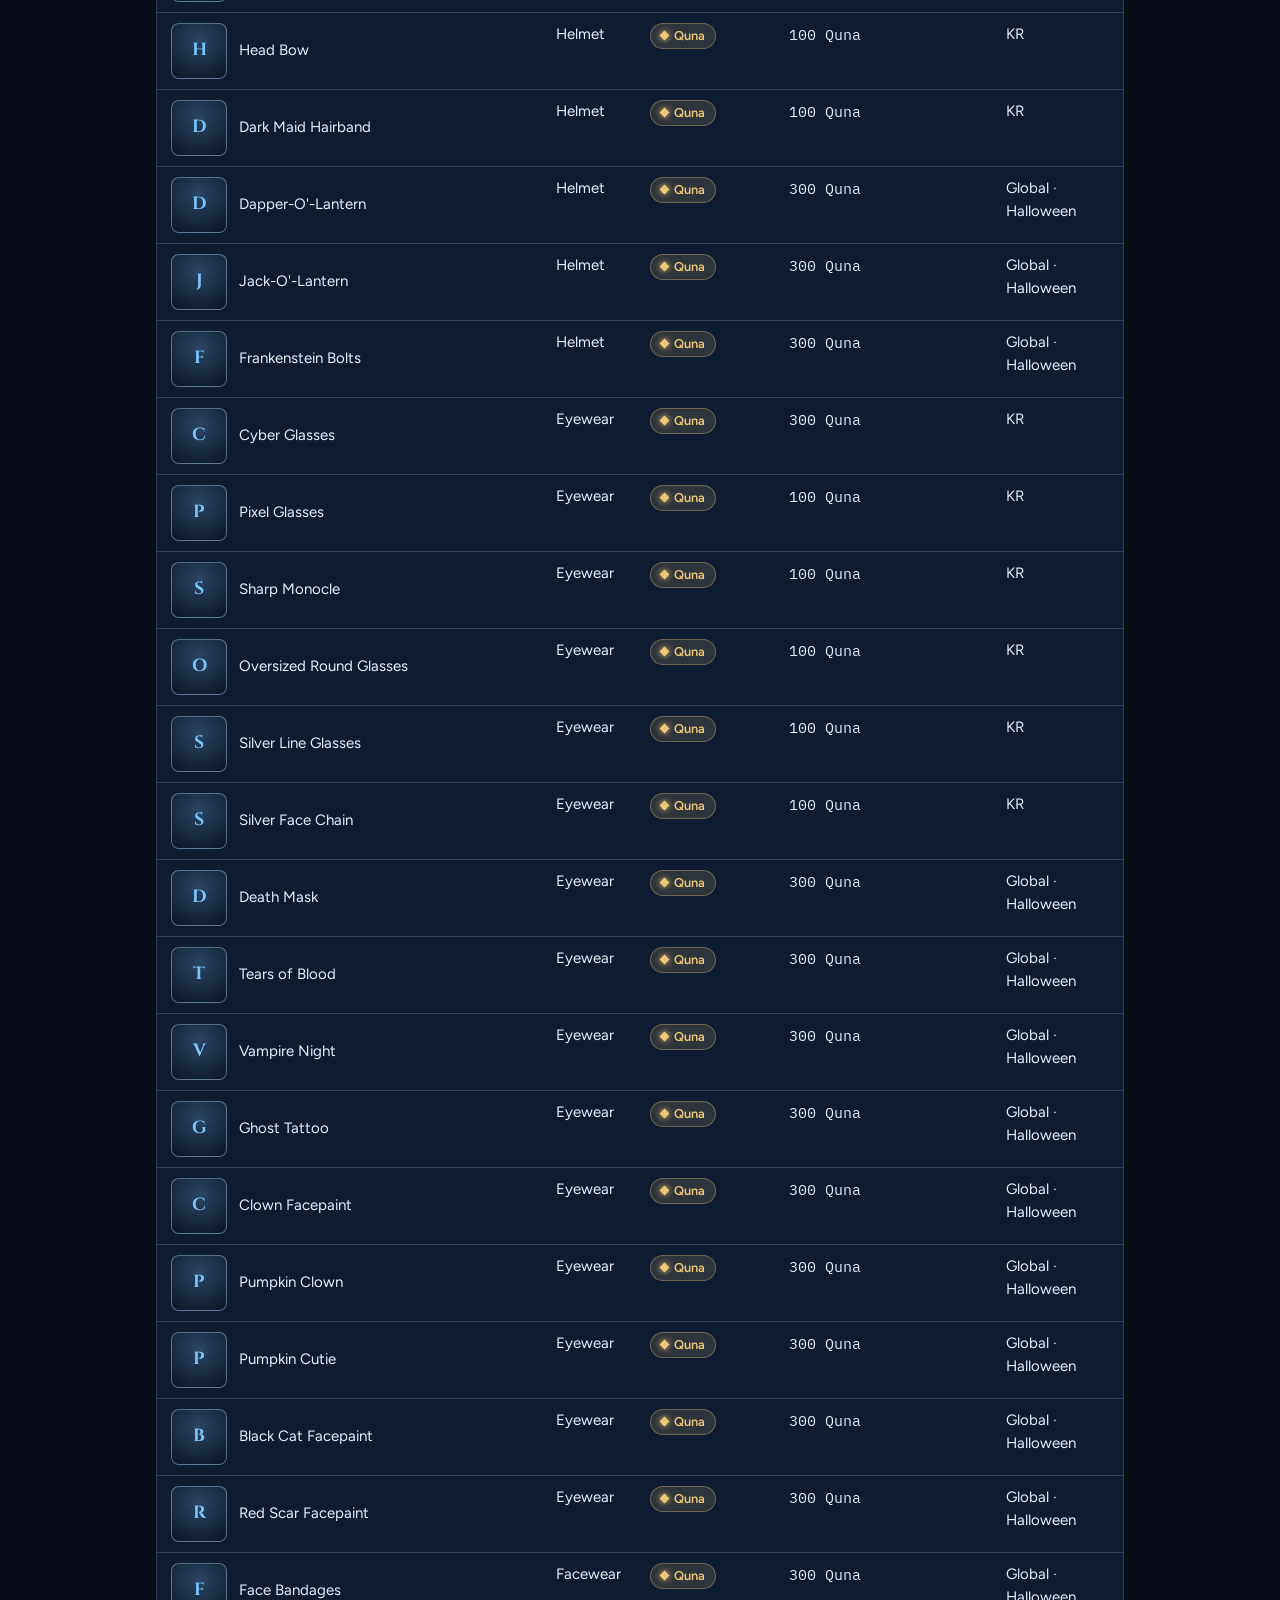
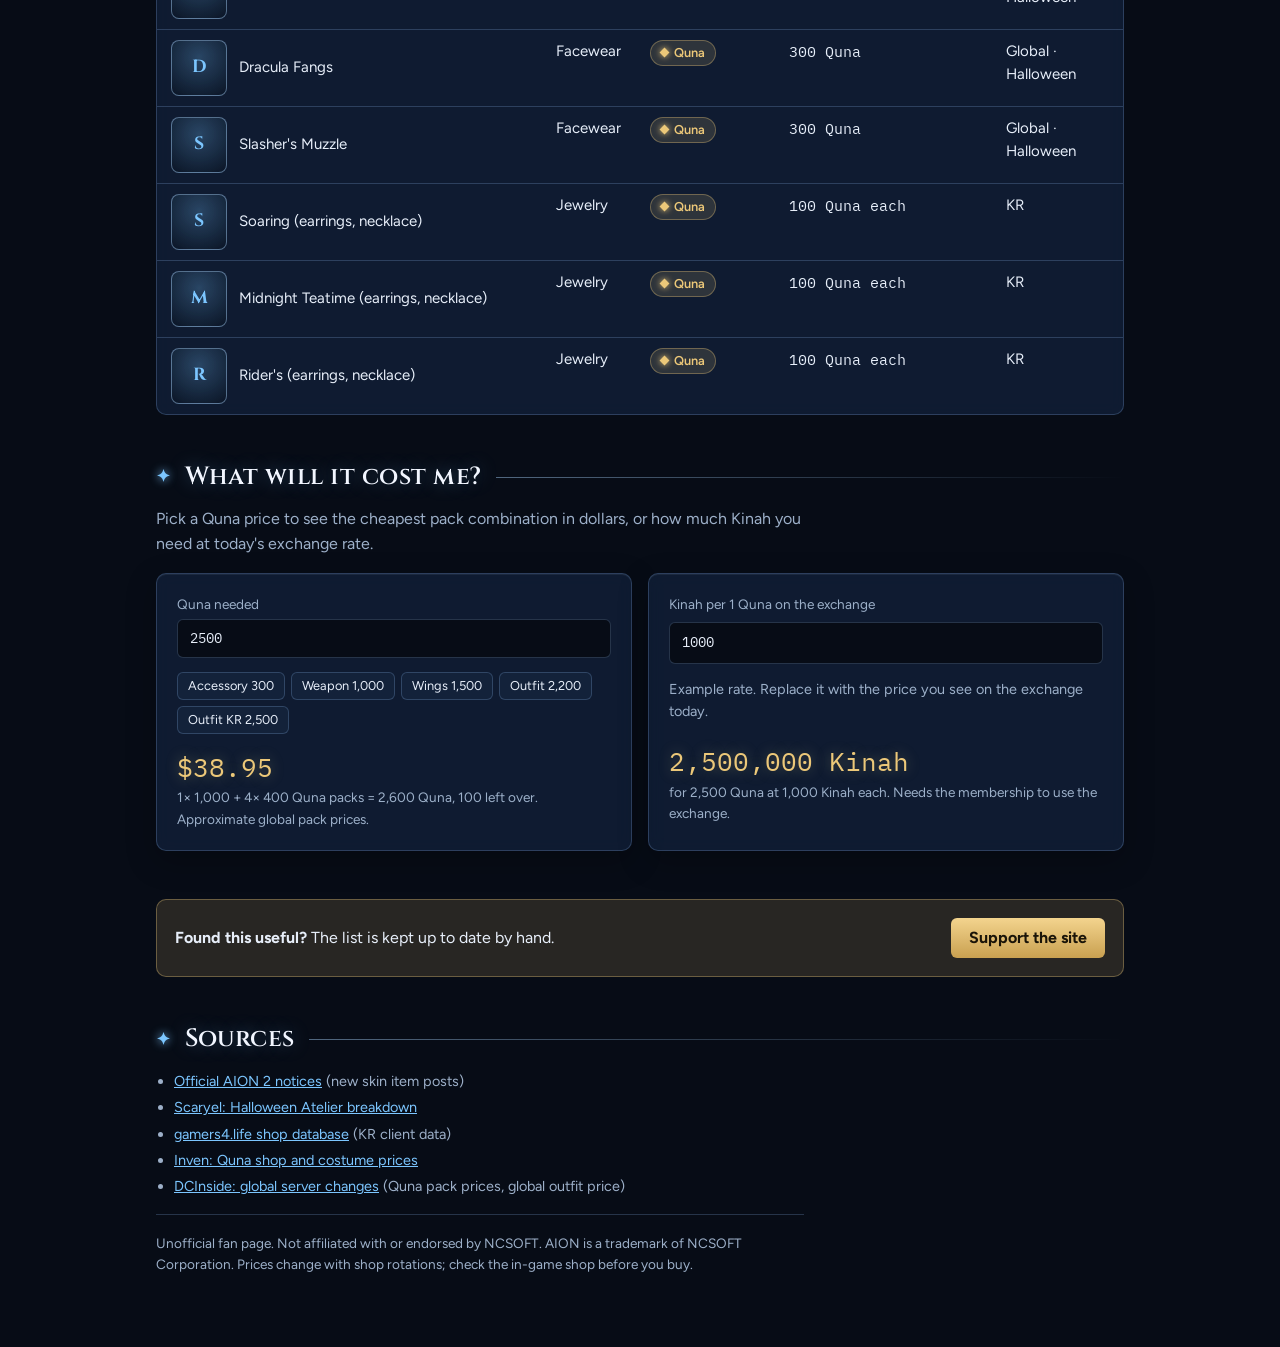
==== commit 296a85c3: "Add Classes, Leveling, Kinah and Server Transfer guides; expand site nav Co-Authored-By: Claude Opus" ====
--- a/index.html
+++ b/index.html
@@ -18,6 +18,10 @@
       <li><a href="./" aria-current="page">Skins</a></li>
       <li><a href="combat-power.html">Combat Power</a></li>
       <li><a href="item-level.html">Item Level</a></li>
+      <li><a href="classes.html">Classes</a></li>
+      <li><a href="leveling.html">Leveling</a></li>
+      <li><a href="kinah.html">Kinah</a></li>
+      <li><a href="server-transfer.html">Server Transfer</a></li>
     </ul>
   </div>
 </nav>
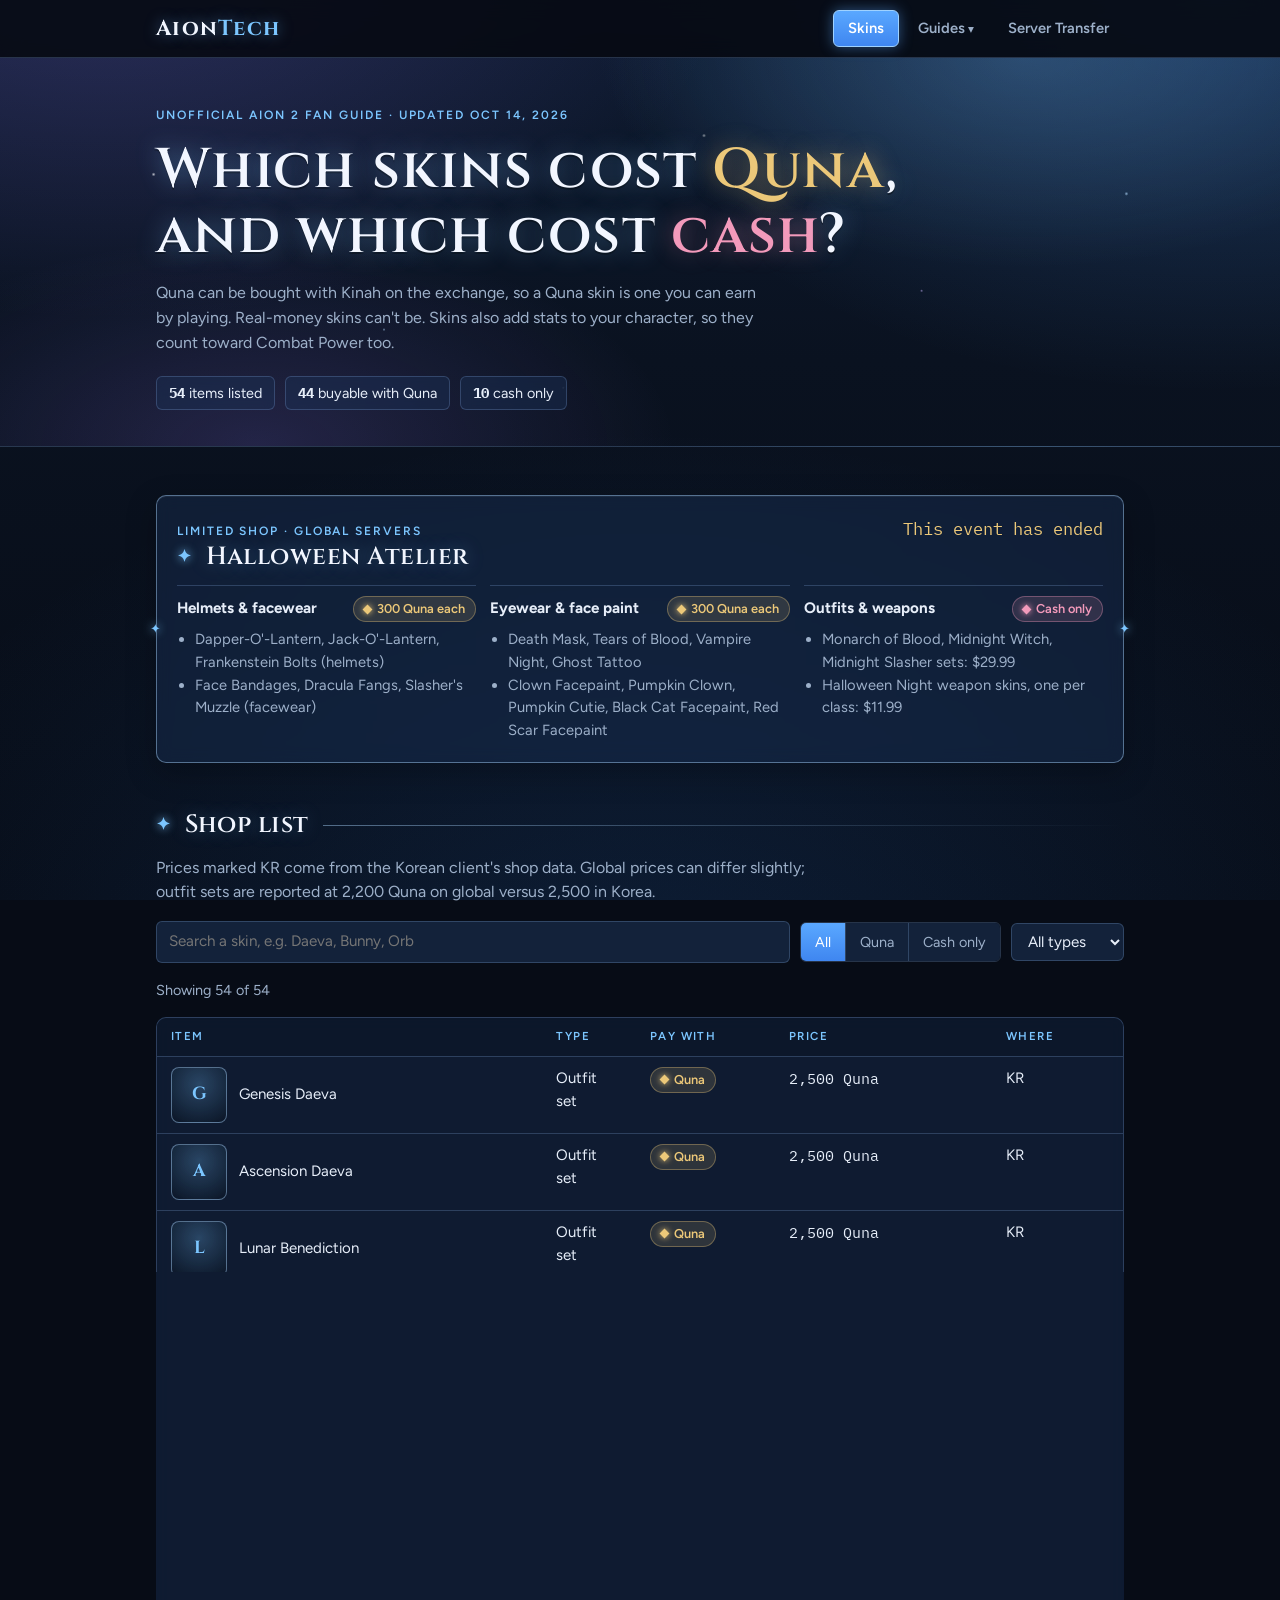
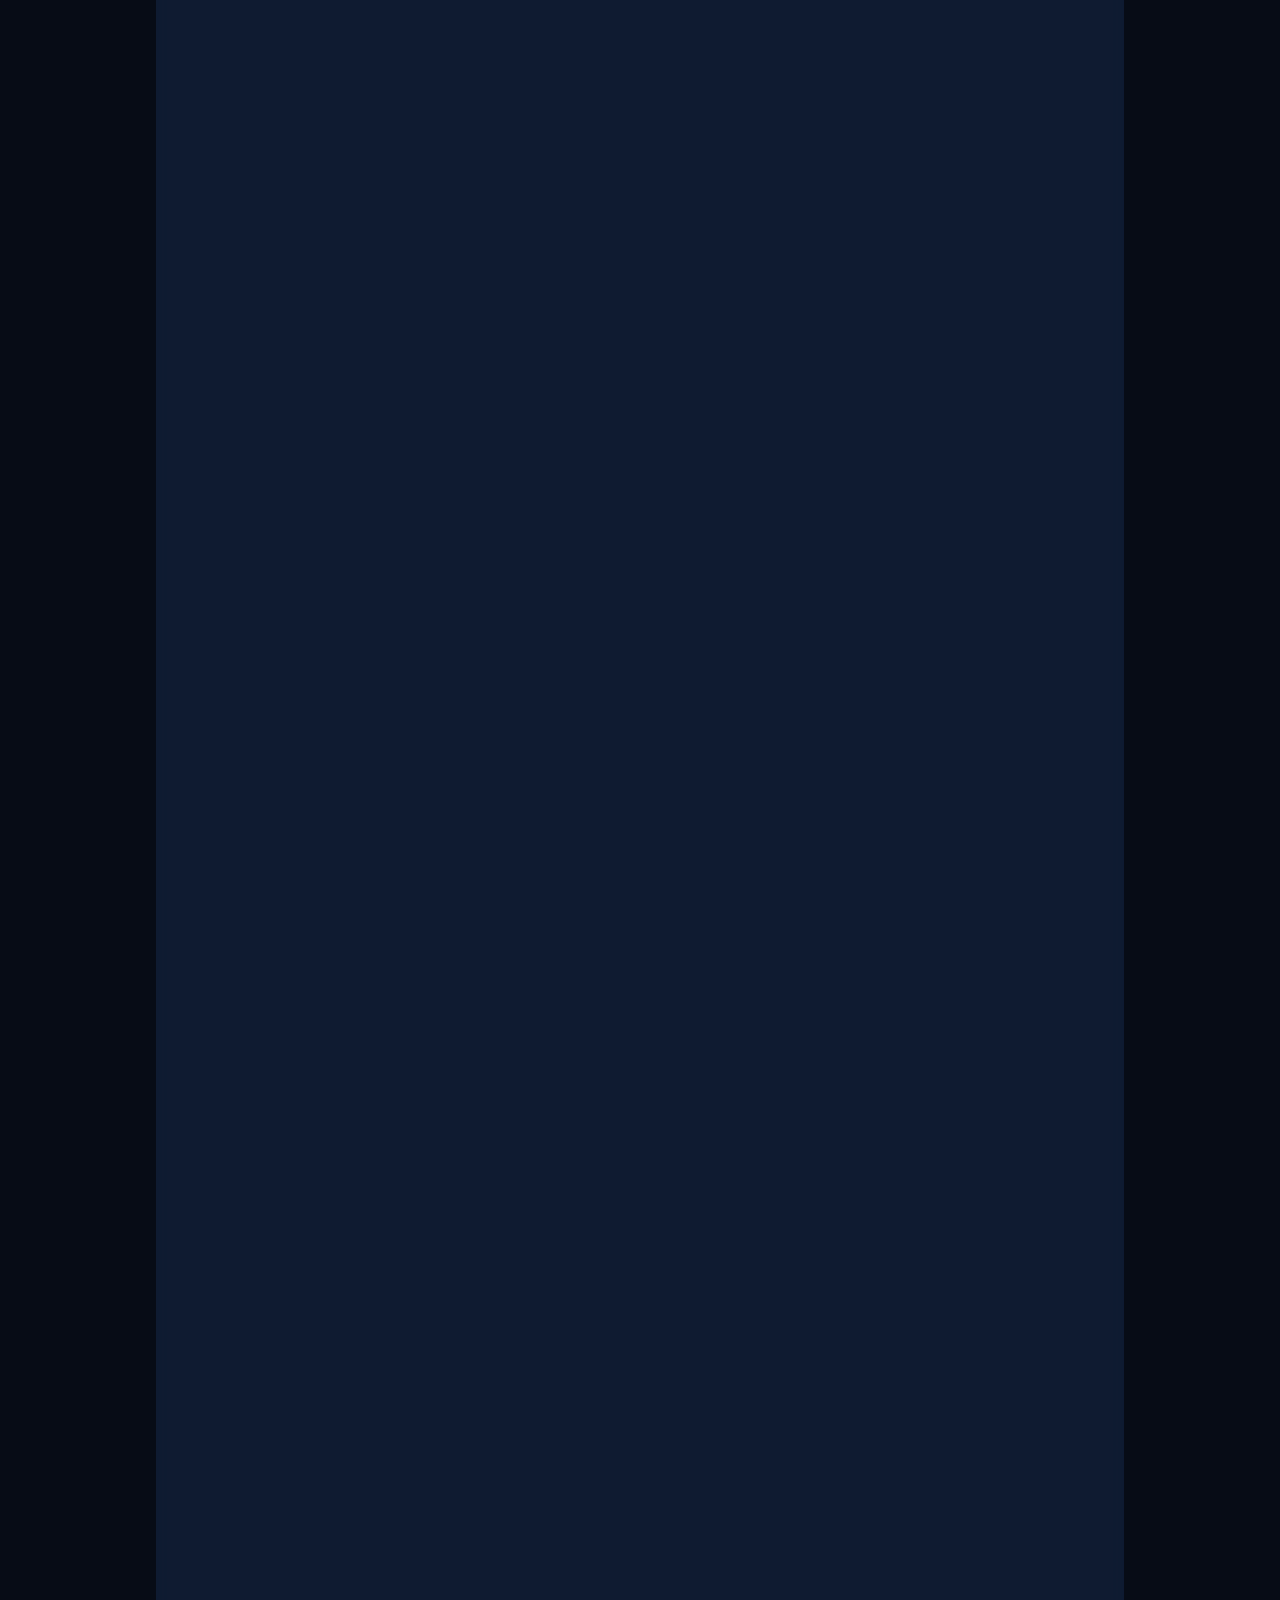
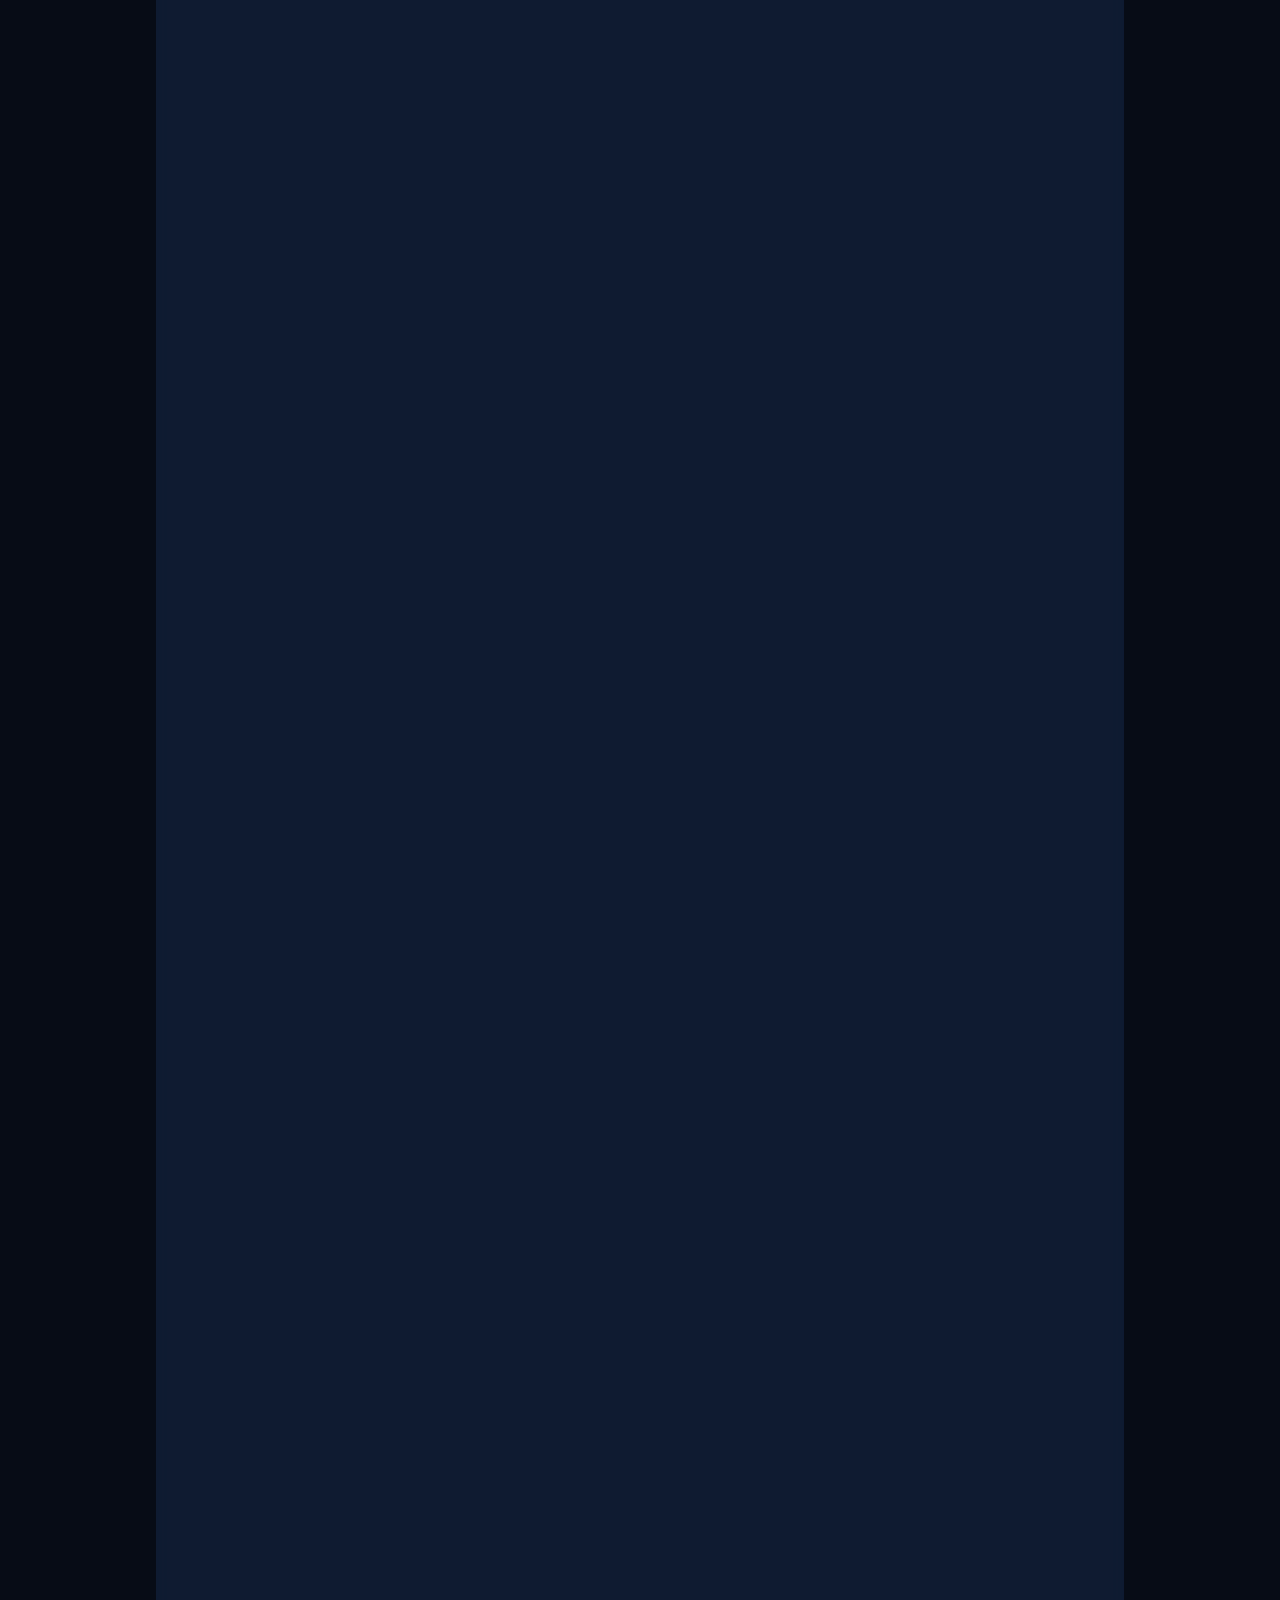
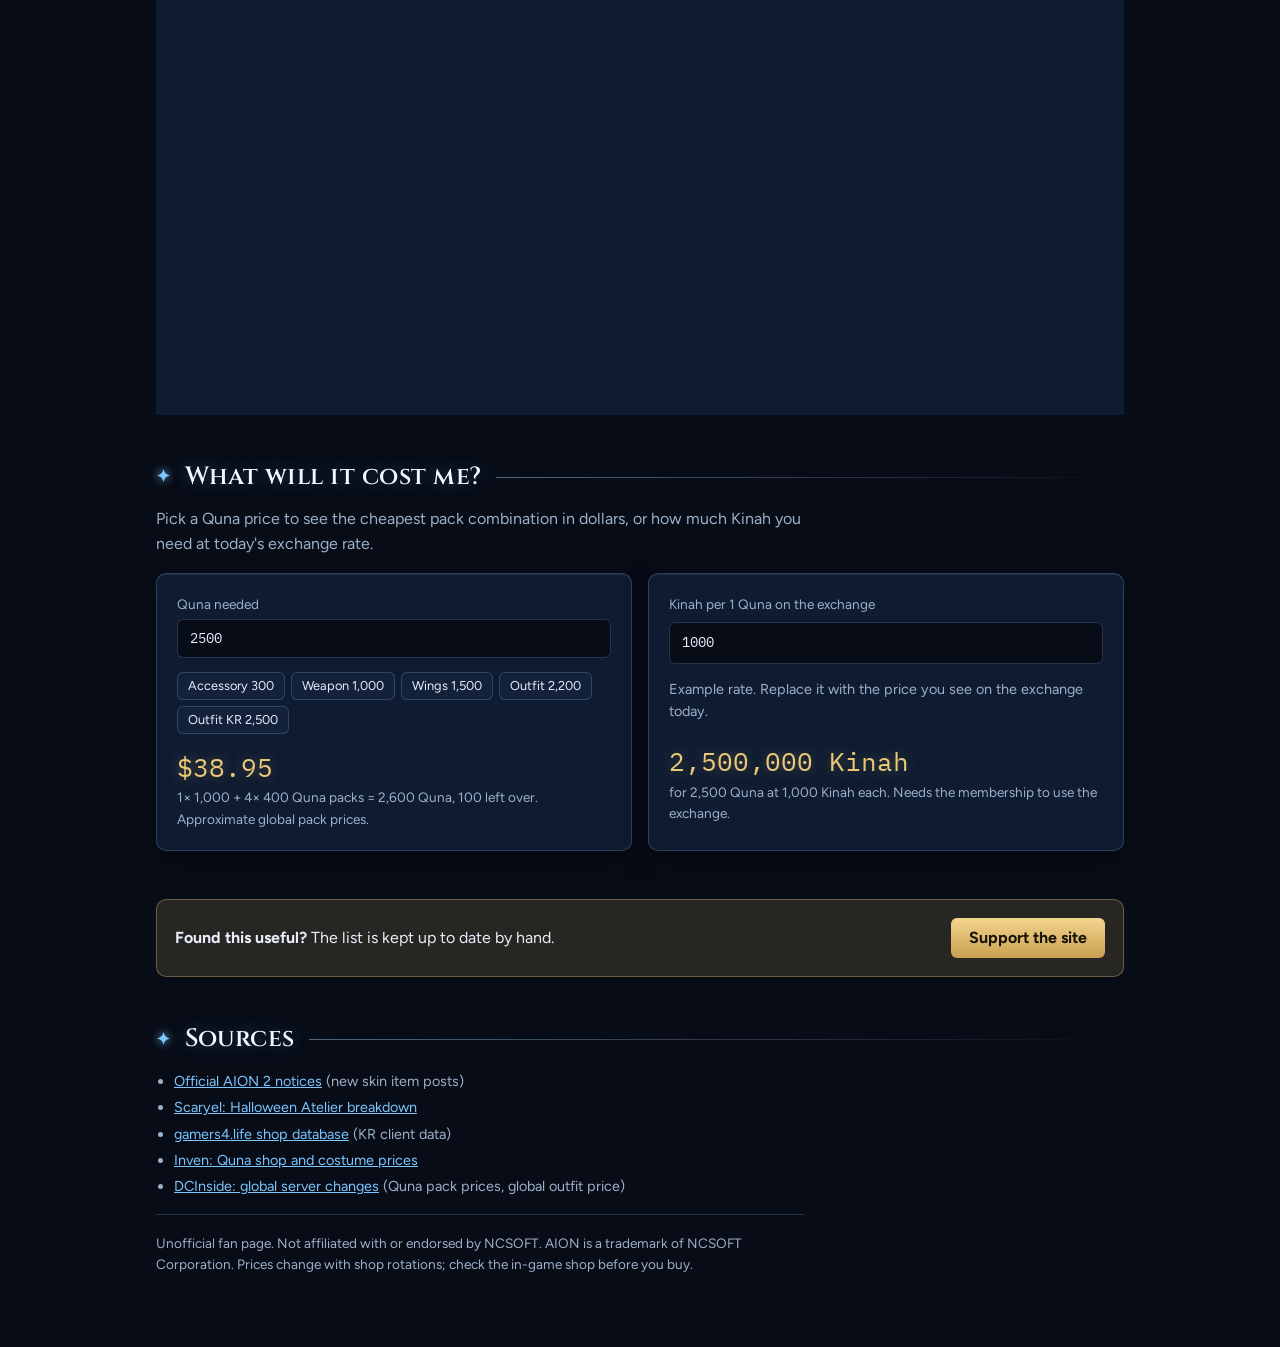
==== commit ce6c88e6: "Add Nightmare, Arcana, Abyss Points and Pets guides; guides hub and dropdown menu Co-Authored-By: Cl" ====
--- a/index.html
+++ b/index.html
@@ -16,11 +16,30 @@
     <a class="brand" href="./">Aion<span>Tech</span></a>
     <ul>
       <li><a href="./" aria-current="page">Skins</a></li>
-      <li><a href="combat-power.html">Combat Power</a></li>
-      <li><a href="item-level.html">Item Level</a></li>
-      <li><a href="classes.html">Classes</a></li>
-      <li><a href="leveling.html">Leveling</a></li>
-      <li><a href="kinah.html">Kinah</a></li>
+      <li class="menu">
+        <details>
+          <summary>Guides</summary>
+          <div class="menu-panel">
+          <div class="menu-group"><span class="eyebrow">Get stronger</span>
+            <a href="combat-power.html">Combat Power</a>
+            <a href="item-level.html">Item Level</a>
+            <a href="arcana.html">Arcana</a>
+            <a href="pets.html">Pets &amp; Genus Insight</a>
+          </div>
+          <div class="menu-group"><span class="eyebrow">Endgame</span>
+            <a href="nightmare.html">Nightmare</a>
+            <a href="abyss-points.html">Abyss Points</a>
+          </div>
+          <div class="menu-group"><span class="eyebrow">Getting started</span>
+            <a href="classes.html">Classes</a>
+            <a href="leveling.html">Leveling 1–45</a>
+            <a href="kinah.html">Kinah</a>
+            <a href="server-transfer.html">Server Transfer</a>
+          </div>
+            <a class="menu-all" href="guides.html">All guides →</a>
+          </div>
+        </details>
+      </li>
       <li><a href="server-transfer.html">Server Transfer</a></li>
     </ul>
   </div>
@@ -282,5 +301,6 @@
 
 if (TIP_URL) { $("#tip-link").href = TIP_URL; $("#tip").hidden = false; }
 </script>
+<script data-menu-close>document.addEventListener("click",e=>{document.querySelectorAll(".menu details[open]").forEach(d=>{if(!d.contains(e.target))d.open=false})});document.addEventListener("keydown",e=>{if(e.key==="Escape")document.querySelectorAll(".menu details[open]").forEach(d=>d.open=false)});</script>
 </body>
 </html>
--- a/styles.css
+++ b/styles.css
@@ -60,6 +60,22 @@
 .nav ul a { display: block; padding: 6px 14px; border-radius: 6px; text-decoration: none; color: var(--muted); font-weight: 600; font-size: .92rem; border: 1px solid transparent; }
 .nav ul a:hover { color: var(--fg); border-color: var(--line); }
 .nav ul a[aria-current="page"] { color: #fff; background: linear-gradient(180deg, #5aa8ff, var(--accent-deep)); border-color: #9fd2ff; box-shadow: 0 0 14px rgba(90, 168, 255, .45); }
+
+/* guides dropdown */
+.menu { position: relative; }
+.menu summary { list-style: none; cursor: pointer; padding: 6px 14px; border-radius: 6px; color: var(--muted); font-weight: 600; font-size: .92rem; border: 1px solid transparent; }
+.menu summary::-webkit-details-marker { display: none; }
+.menu summary::after { content: " ▾"; font-size: .8em; }
+.menu summary:hover, .menu details[open] summary { color: var(--fg); border-color: var(--line); }
+.menu summary.active { color: #fff; background: linear-gradient(180deg, #5aa8ff, var(--accent-deep)); border-color: #9fd2ff; box-shadow: 0 0 14px rgba(90, 168, 255, .45); }
+.menu-panel { position: absolute; right: 0; top: calc(100% + 8px); width: min(560px, calc(100vw - 32px)); background: #0d1828; border: 1px solid var(--line-strong); border-radius: 10px; padding: 16px; display: grid; grid-template-columns: repeat(auto-fit, minmax(150px, 1fr)); gap: 14px; box-shadow: 0 16px 40px rgba(0, 0, 0, .5), 0 0 24px rgba(90, 168, 255, .2); z-index: 10; }
+.menu-group { display: grid; gap: 2px; align-content: start; }
+.menu-group .eyebrow { margin-bottom: 4px; }
+.nav .menu-panel a { display: block; padding: 5px 8px; border-radius: 6px; color: var(--fg); text-decoration: none; font-size: .92rem; font-weight: 500; border: 0; }
+.nav .menu-panel a:hover { background: var(--accent-soft); }
+.nav .menu-panel a[aria-current="page"] { color: var(--accent); background: var(--accent-soft); box-shadow: none; }
+.nav .menu-panel a.menu-all { grid-column: 1 / -1; border-top: 1px solid var(--line); border-radius: 0; padding-top: 10px; color: var(--accent); font-weight: 600; }
+@media (max-width: 560px) { .menu-panel { position: fixed; left: 16px; right: 16px; top: 56px; width: auto; } }
 
 /* hero */
 .hero { border-bottom: 1px solid var(--line); position: relative; overflow: hidden;
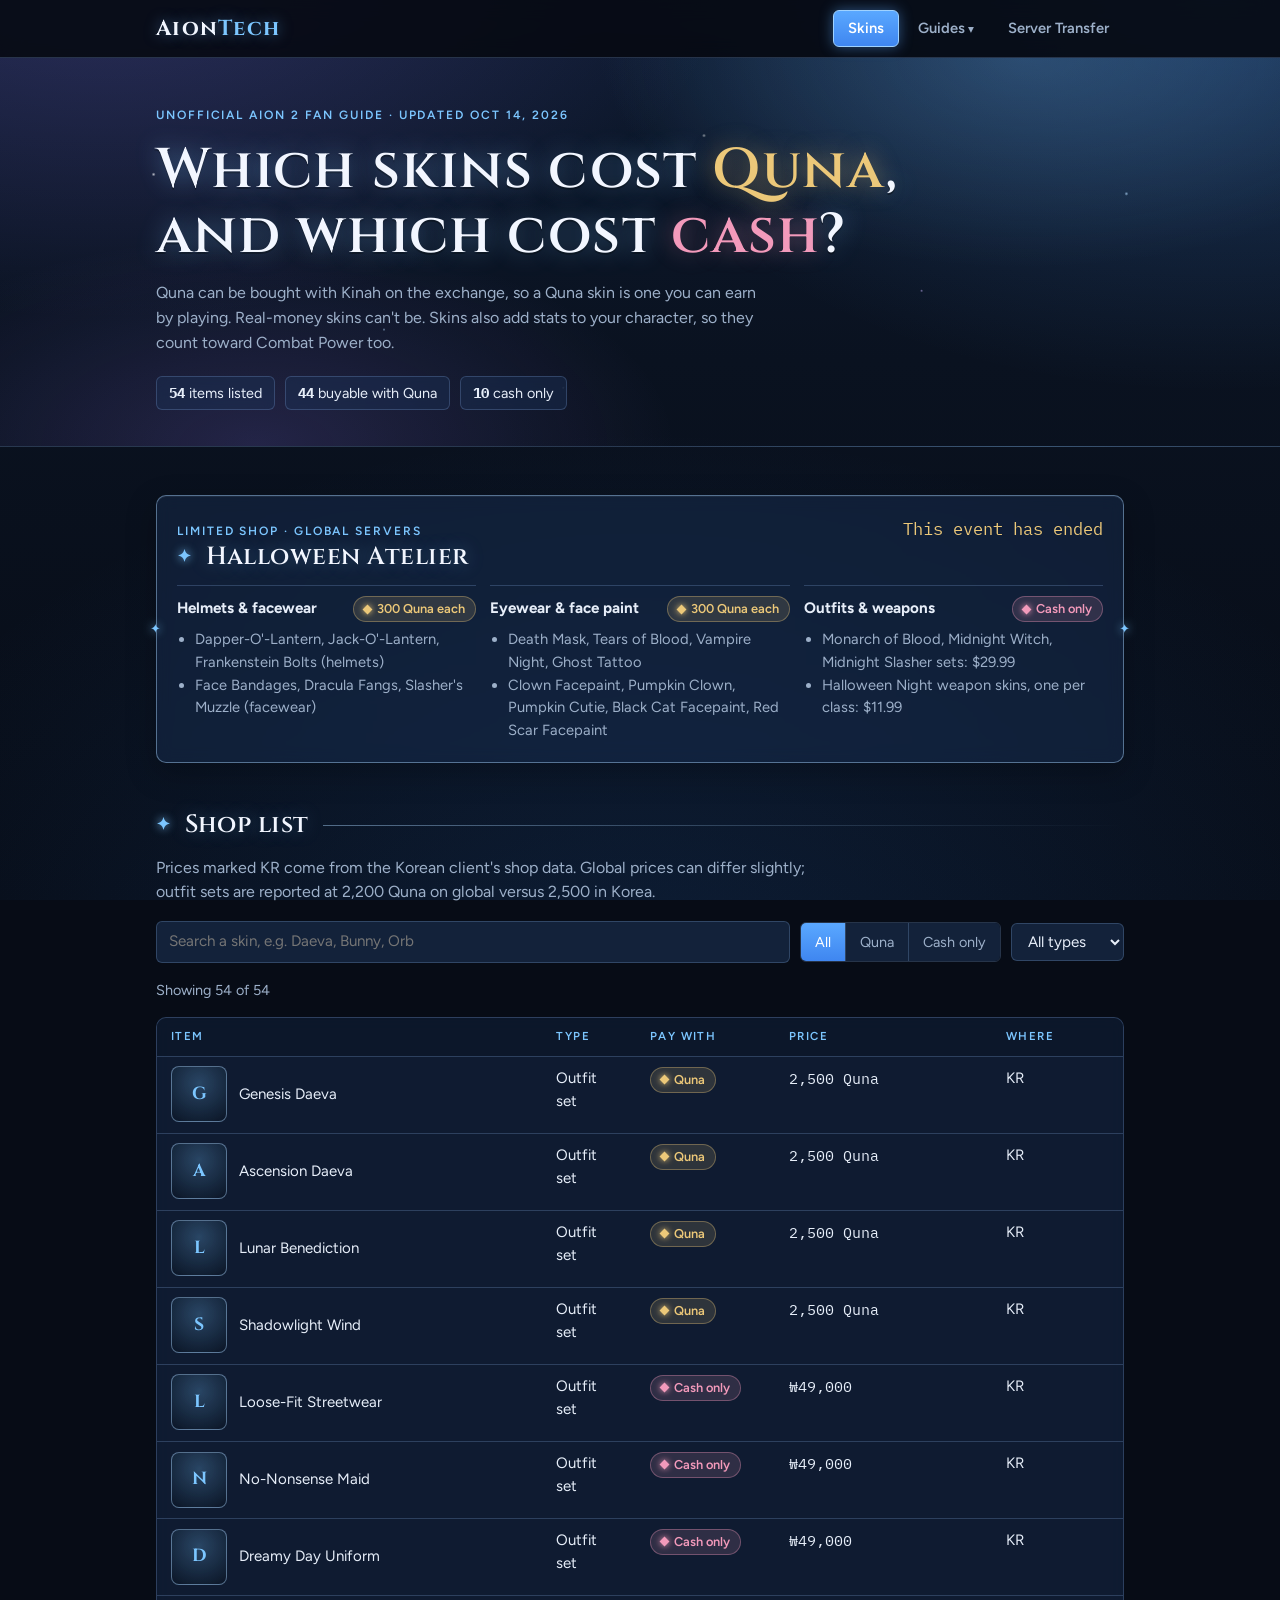
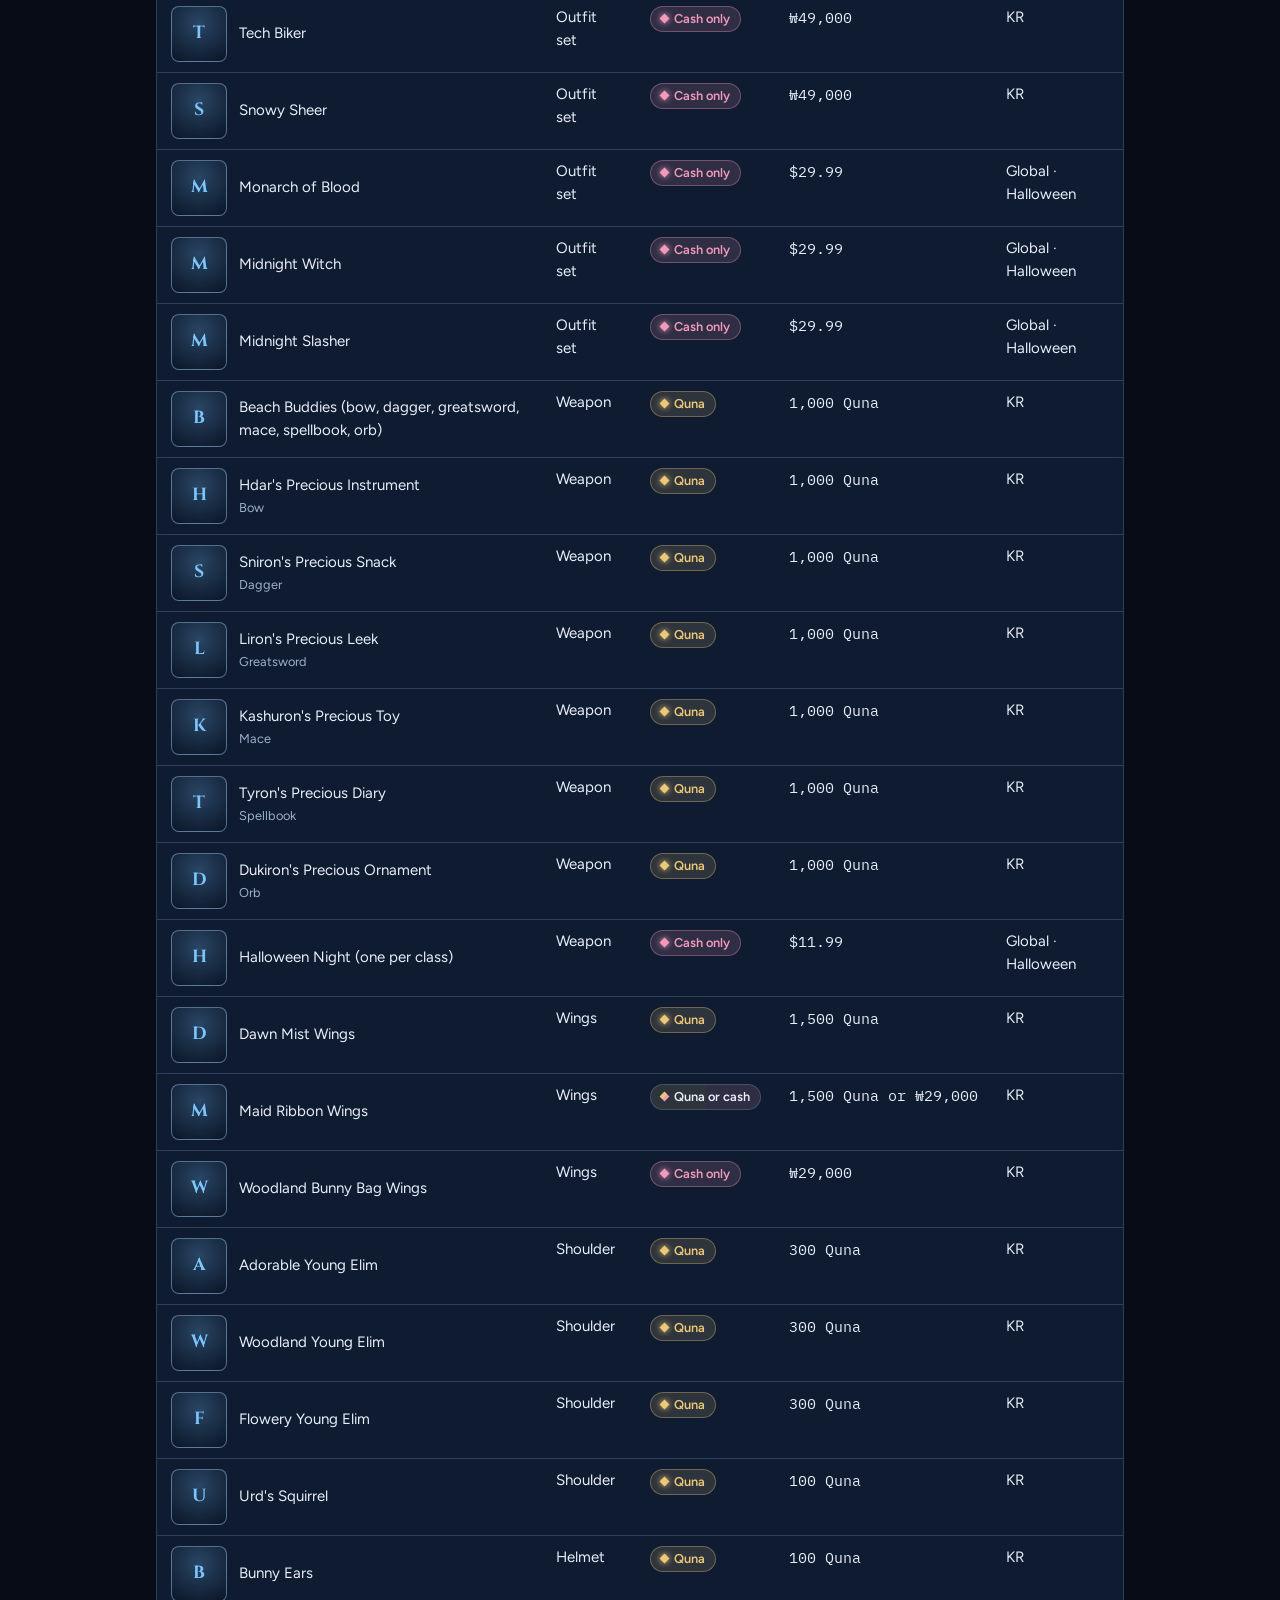
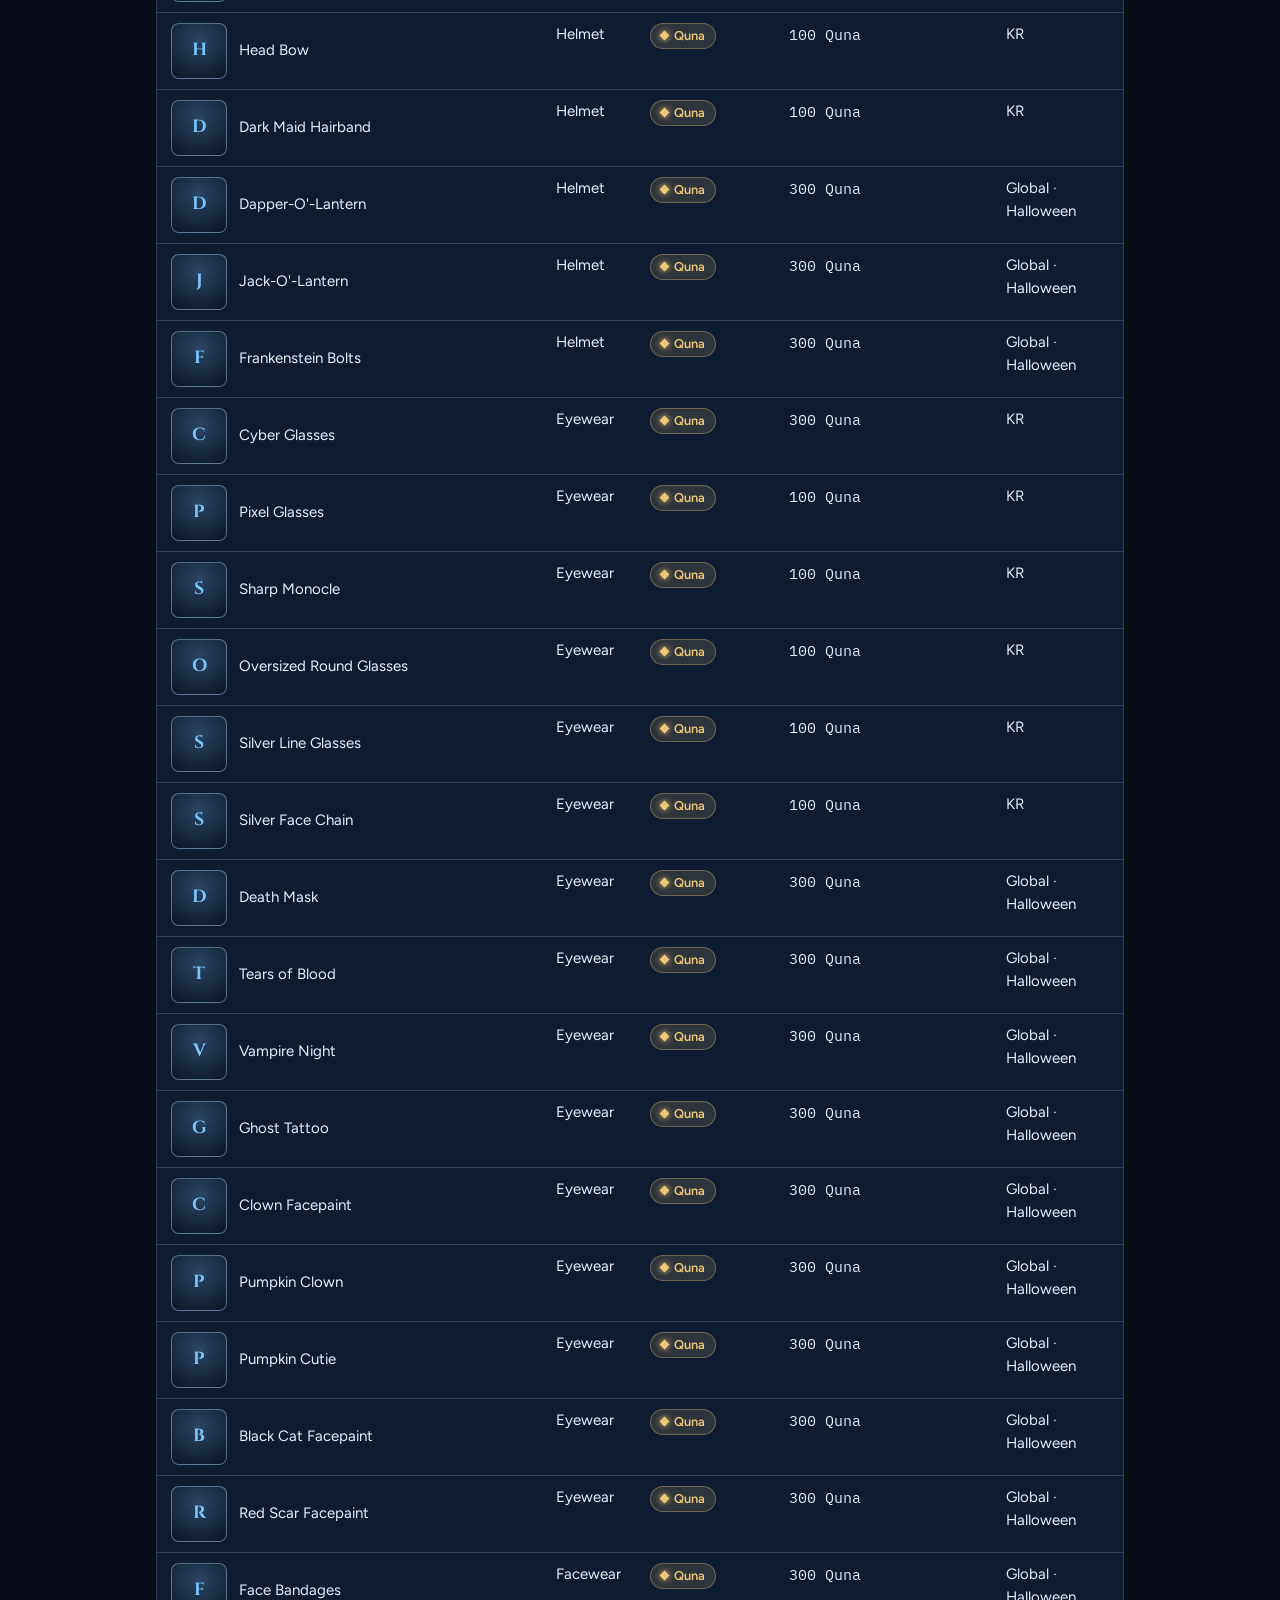
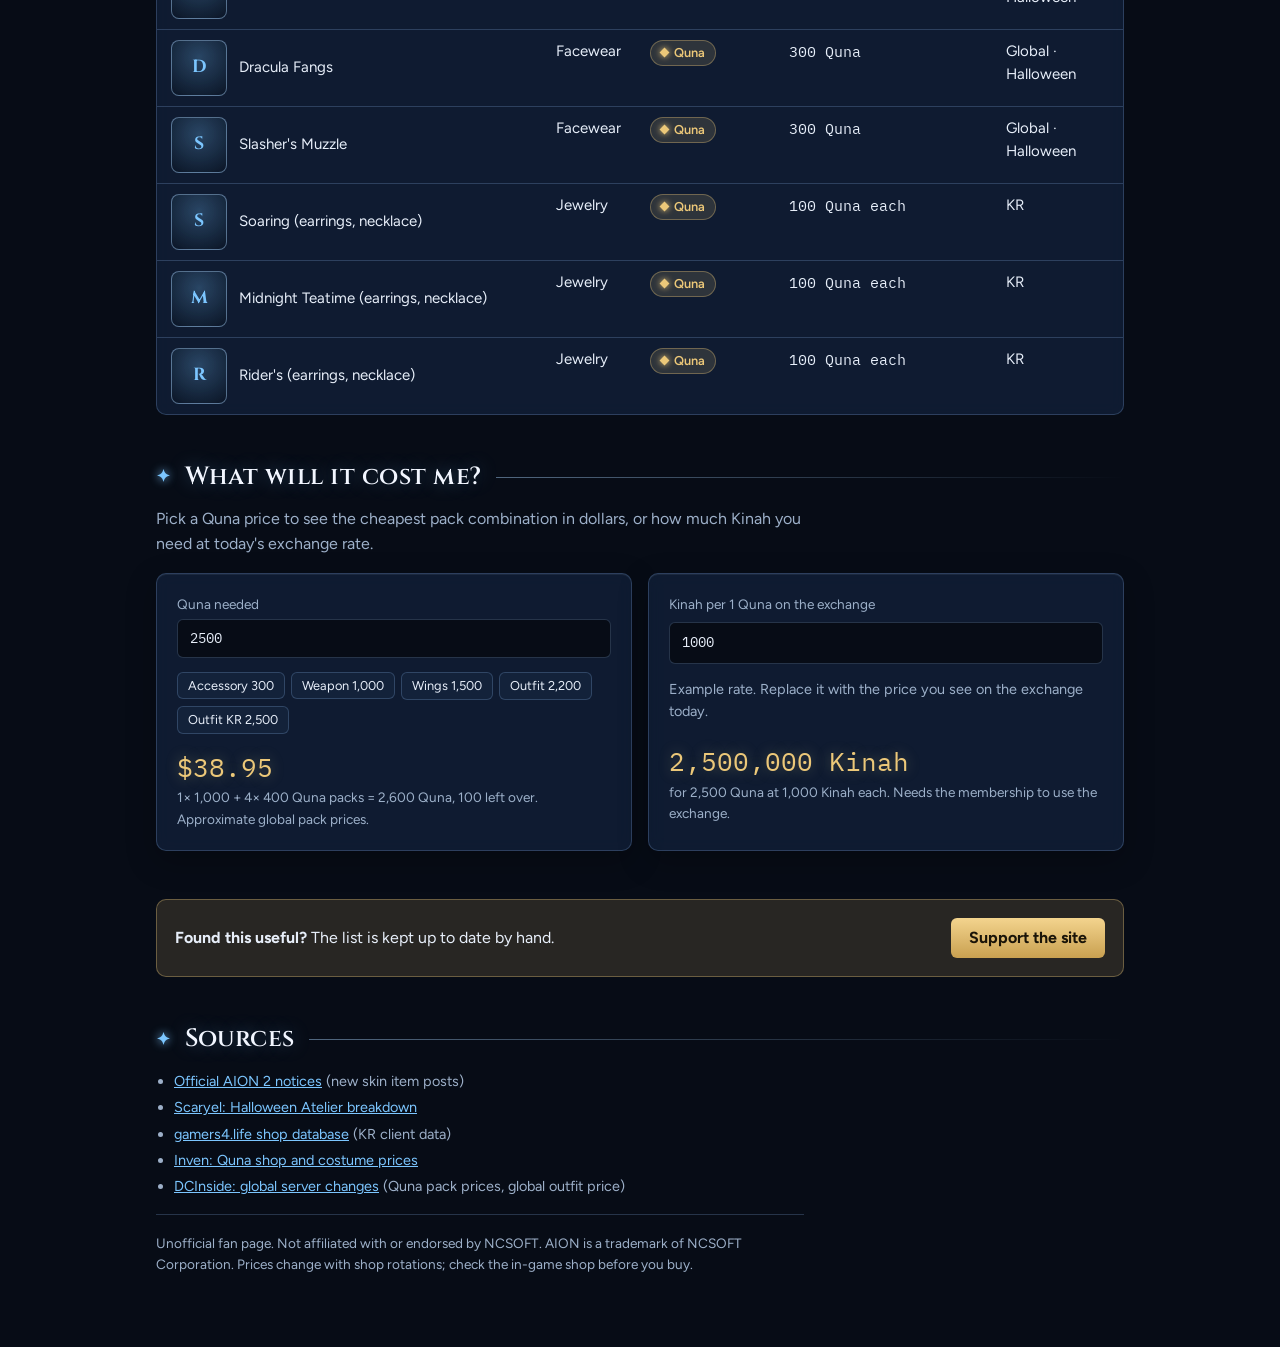
==== commit 00c6751d: "Deepen guides: Stats & BiS, Stigmas & builds, Genus Insight best stats, Nightmare mechanics, class b" ====
--- a/index.html
+++ b/index.html
@@ -23,6 +23,8 @@
           <div class="menu-group"><span class="eyebrow">Get stronger</span>
             <a href="combat-power.html">Combat Power</a>
             <a href="item-level.html">Item Level</a>
+            <a href="stats.html">Stats &amp; Best-in-Slot</a>
+            <a href="stigmas.html">Stigmas &amp; Builds</a>
             <a href="arcana.html">Arcana</a>
             <a href="pets.html">Pets &amp; Genus Insight</a>
           </div>
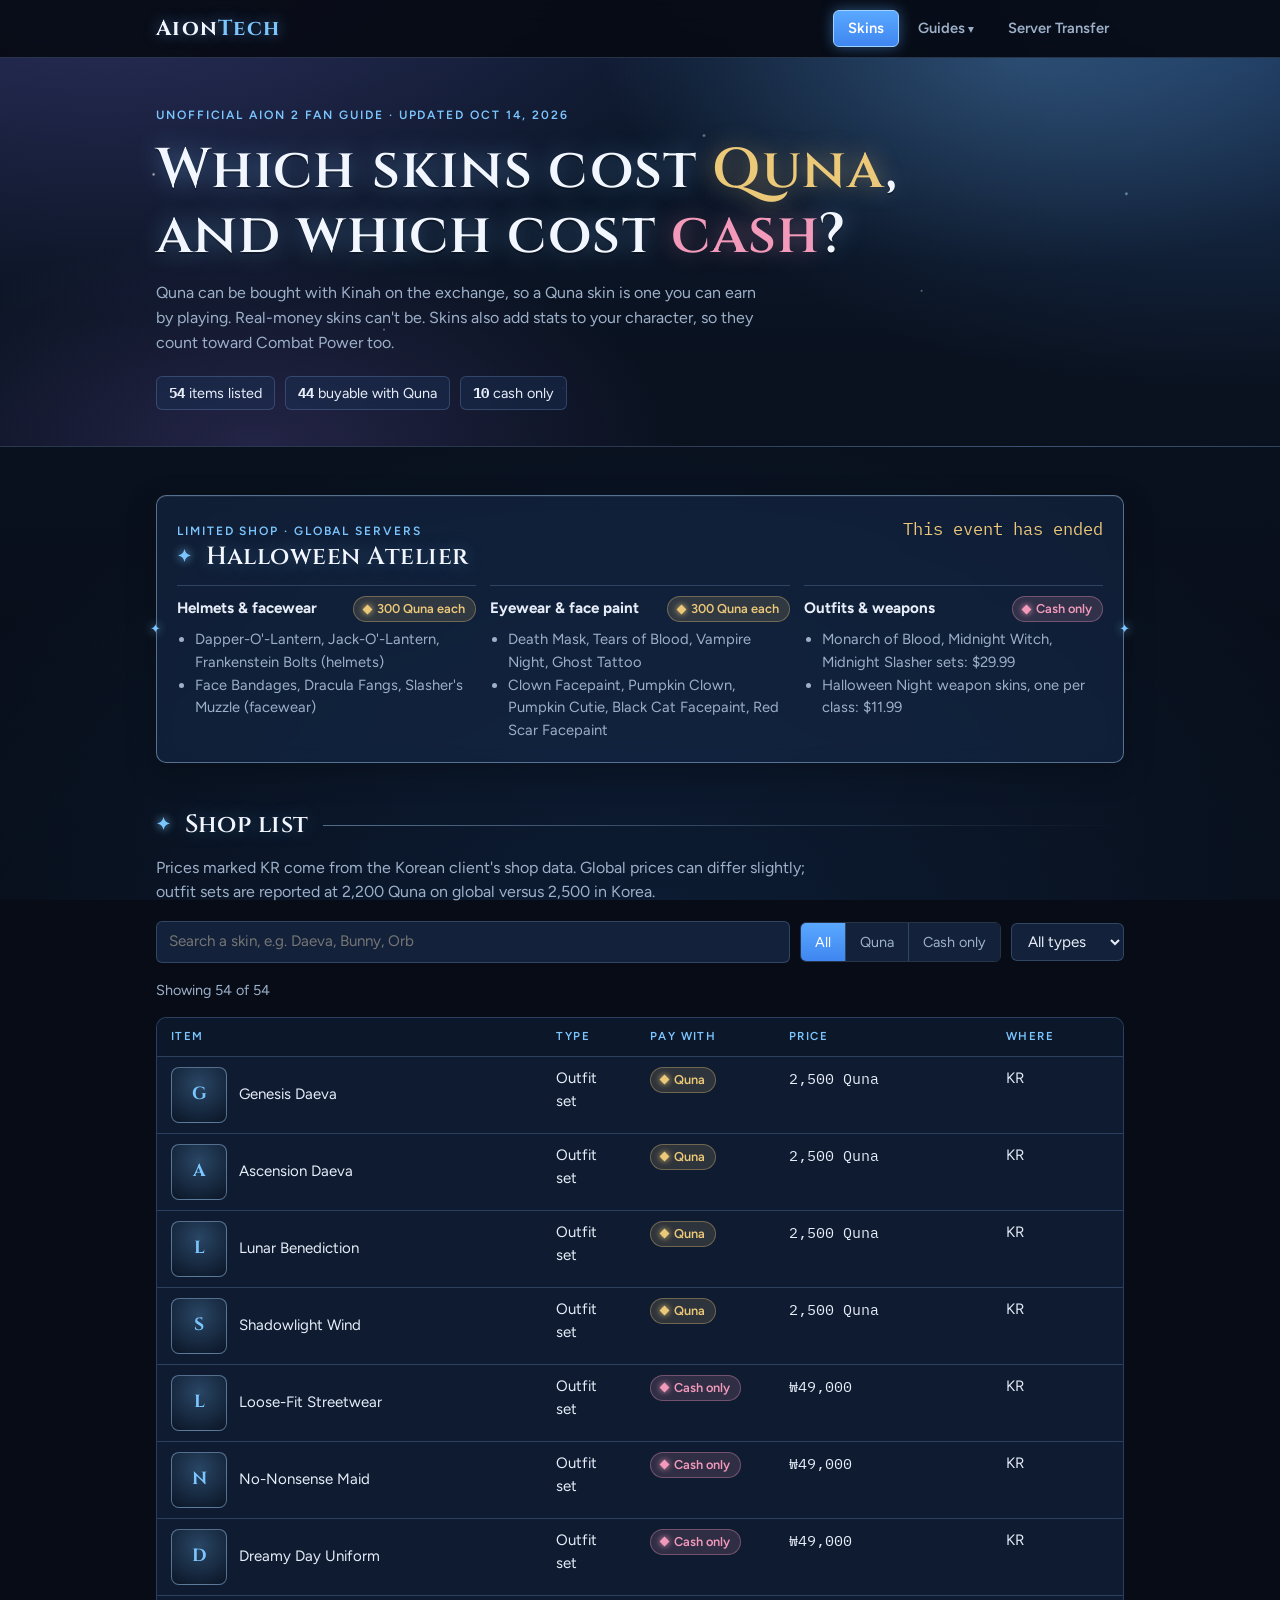
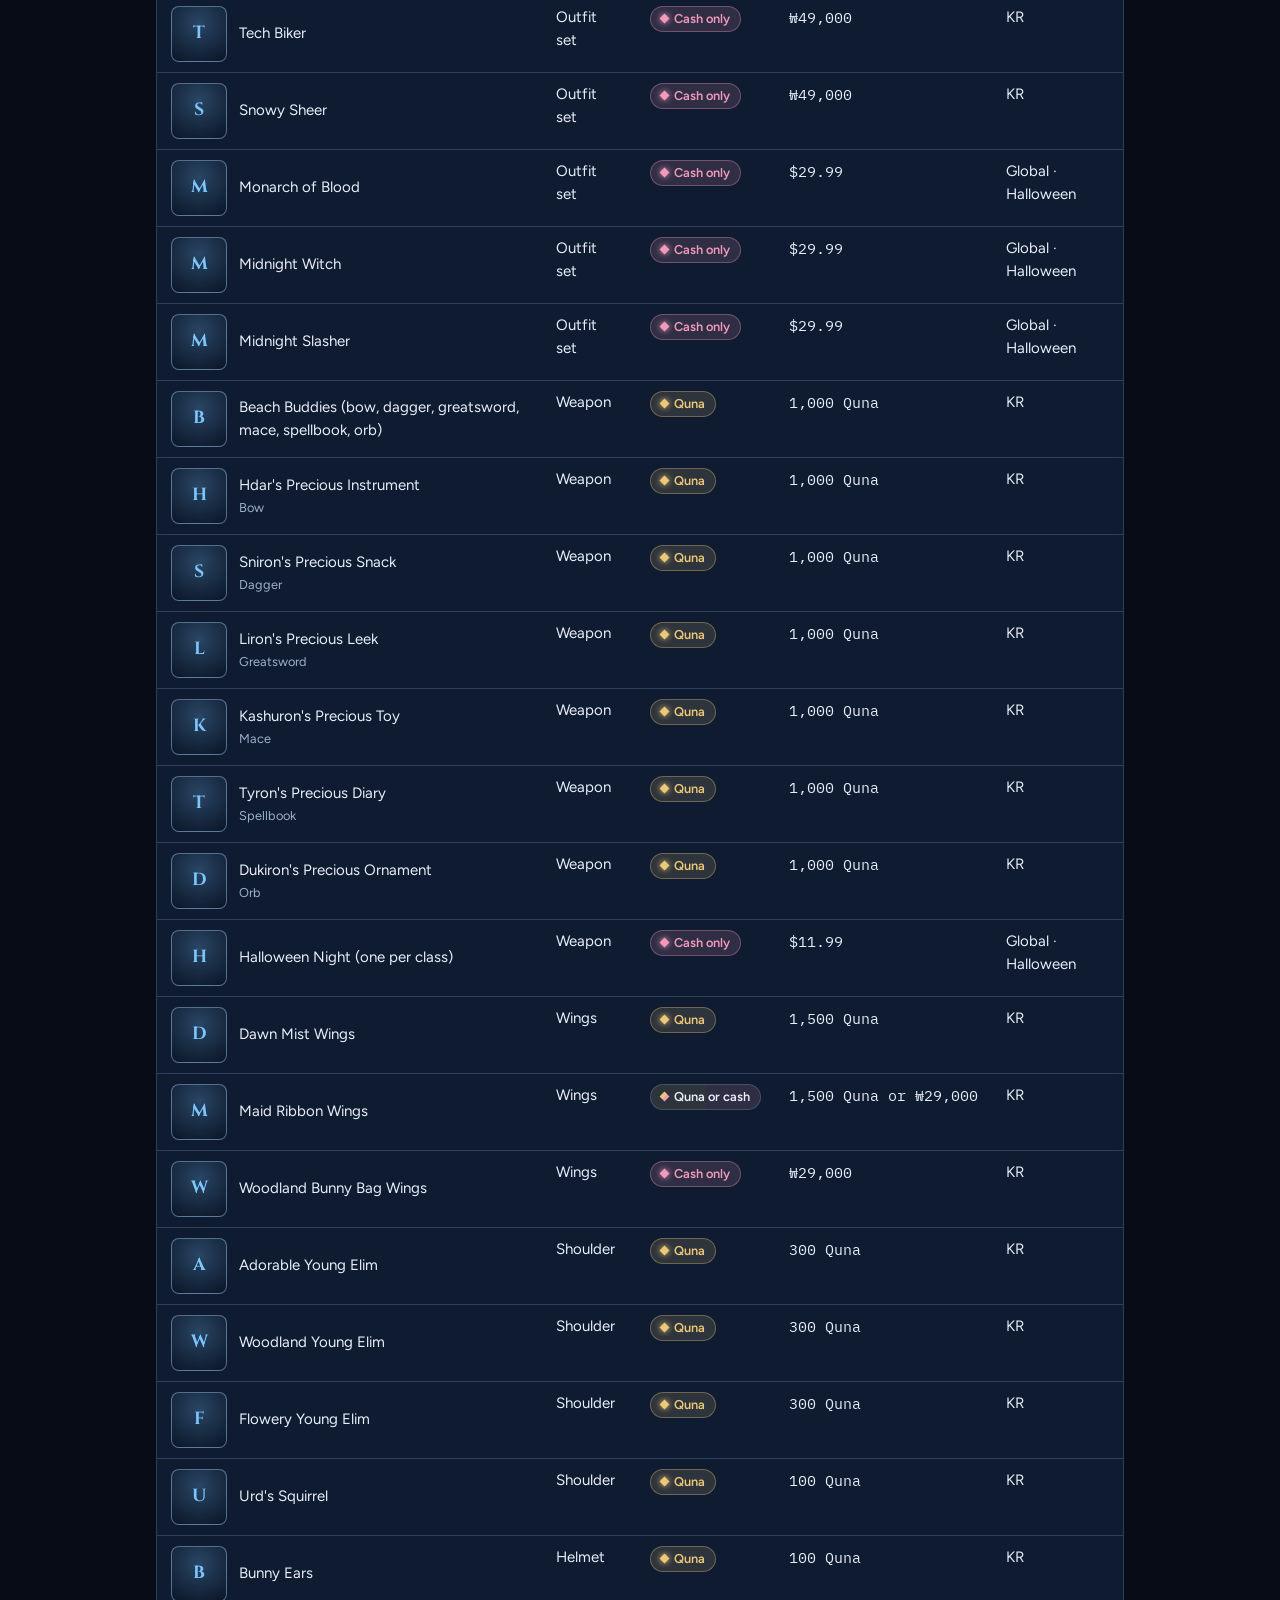
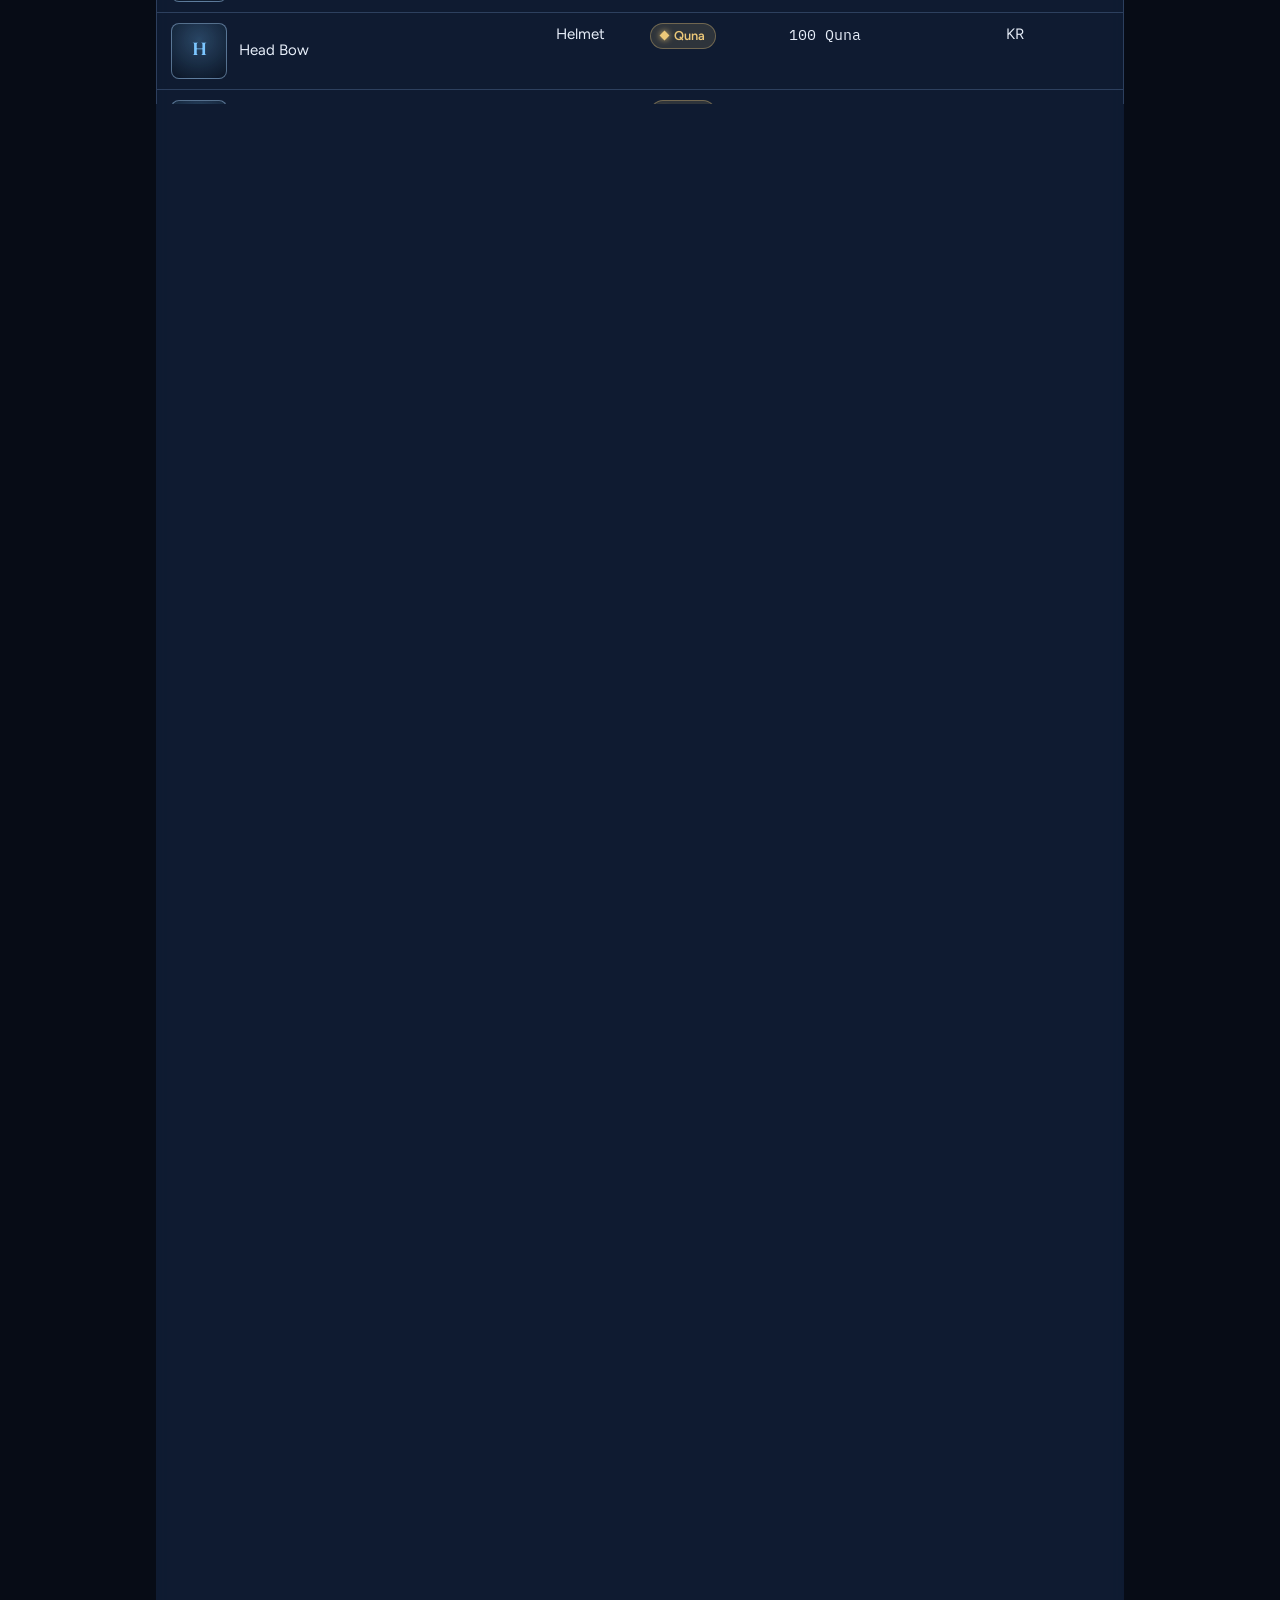
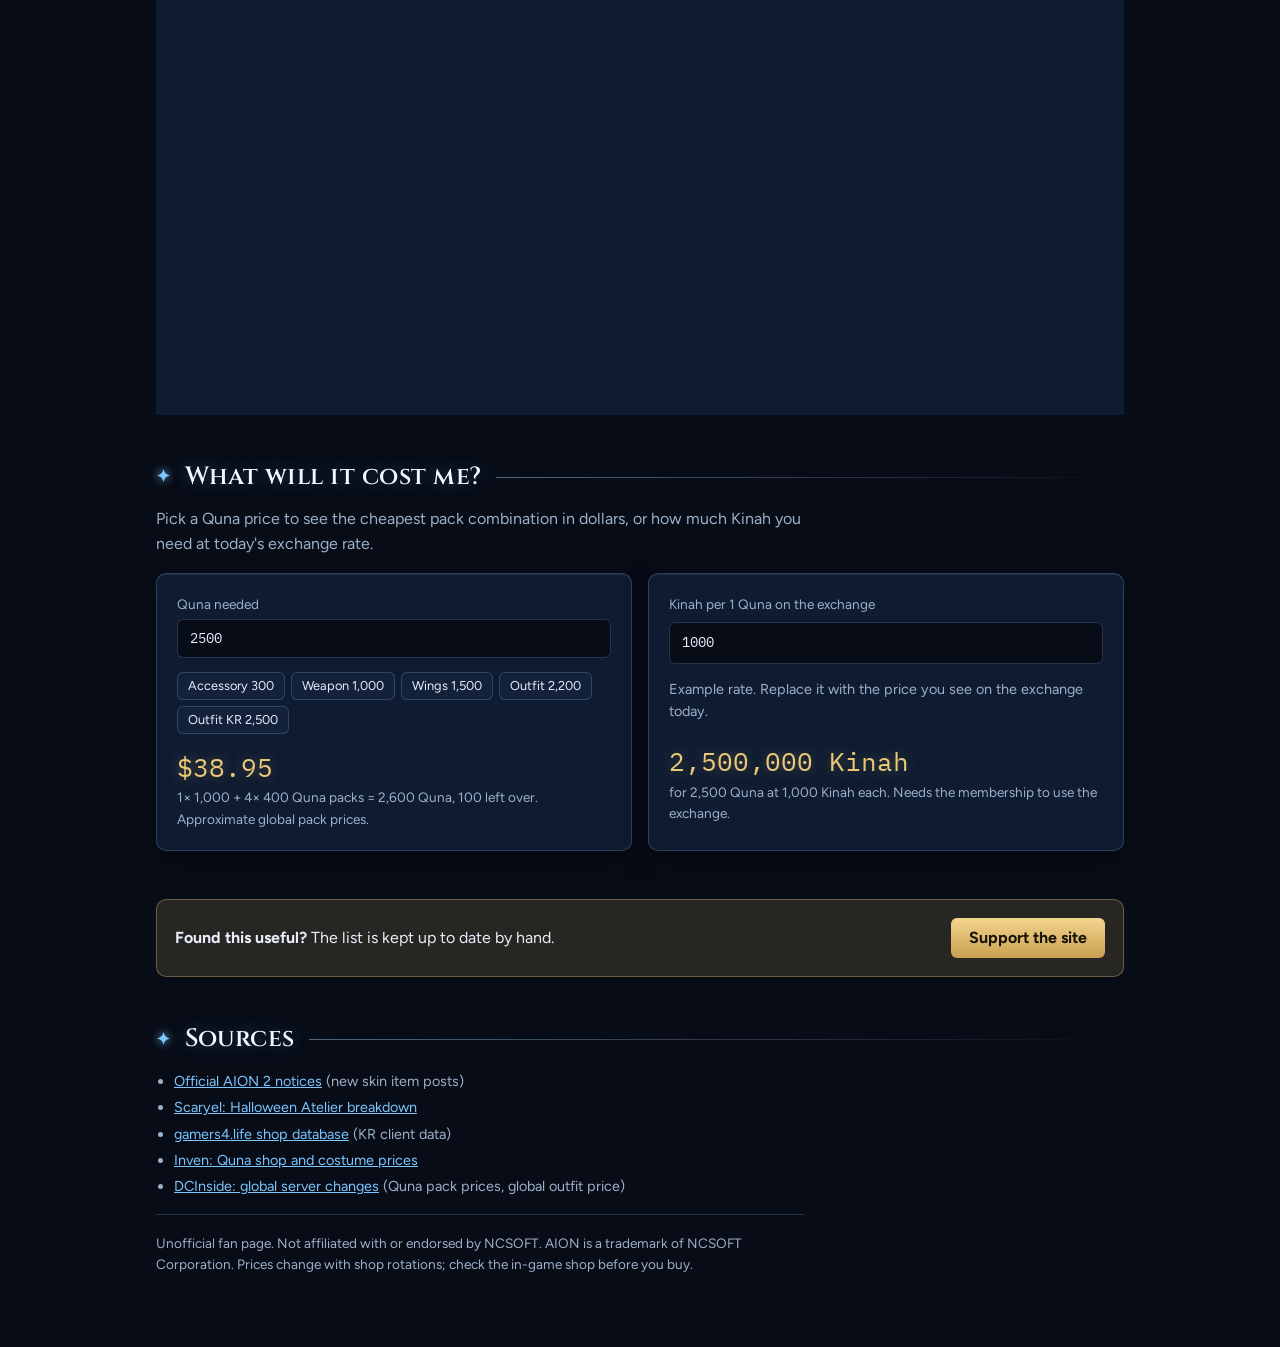
==== commit 3527b01f: "Add sitemap, robots.txt and canonical tags Co-Authored-By: Claude Opus 5.5 <noreply@anthropic.com>" ====
--- a/index.html
+++ b/index.html
@@ -8,6 +8,7 @@
 <link rel="preconnect" href="https://fonts.googleapis.com">
 <link rel="preconnect" href="https://fonts.gstatic.com" crossorigin>
 <link rel="stylesheet" href="https://fonts.googleapis.com/css2?family=Cinzel:wght@600;700&family=Figtree:wght@400;500;600;700&family=IBM+Plex+Mono:wght@500&display=swap">
+<link rel="canonical" href="https://aion2tech.netlify.app/">
 <link rel="stylesheet" href="styles.css">
 </head>
 <body>
--- a/styles.css
+++ b/styles.css
@@ -48,6 +48,7 @@
 h2::before, h2::after { content: "✦"; font-size: .7em; color: var(--accent); text-shadow: 0 0 10px var(--accent); }
 h2::after { flex: 1; content: ""; height: 1px; background: linear-gradient(90deg, var(--line-strong), transparent); text-shadow: none; }
 h3 { font-size: 1.05rem; margin: 0; }
+[id] { scroll-margin-top: 80px; }
 .eyebrow { font-size: .75rem; letter-spacing: .16em; text-transform: uppercase; color: var(--accent); font-weight: 600; }
 .num { font-family: var(--font-num); font-variant-numeric: tabular-nums; }
 
